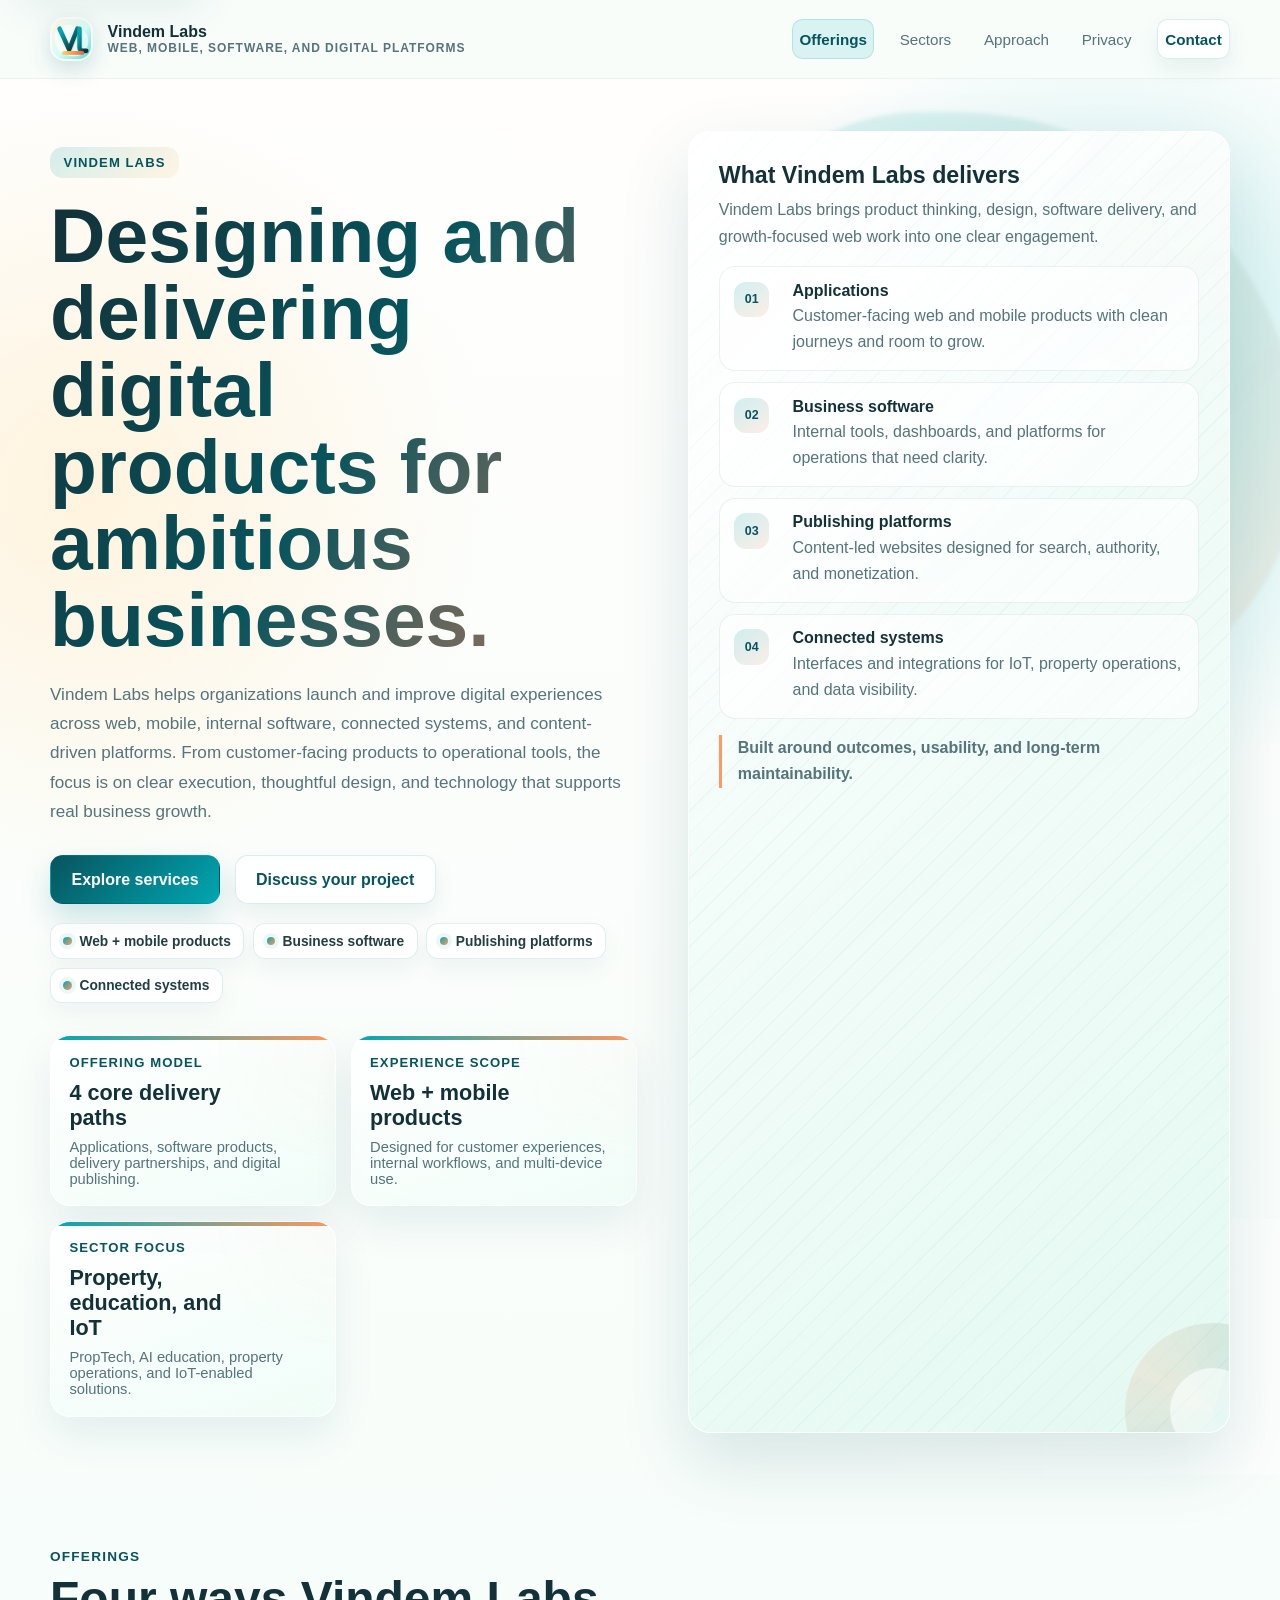
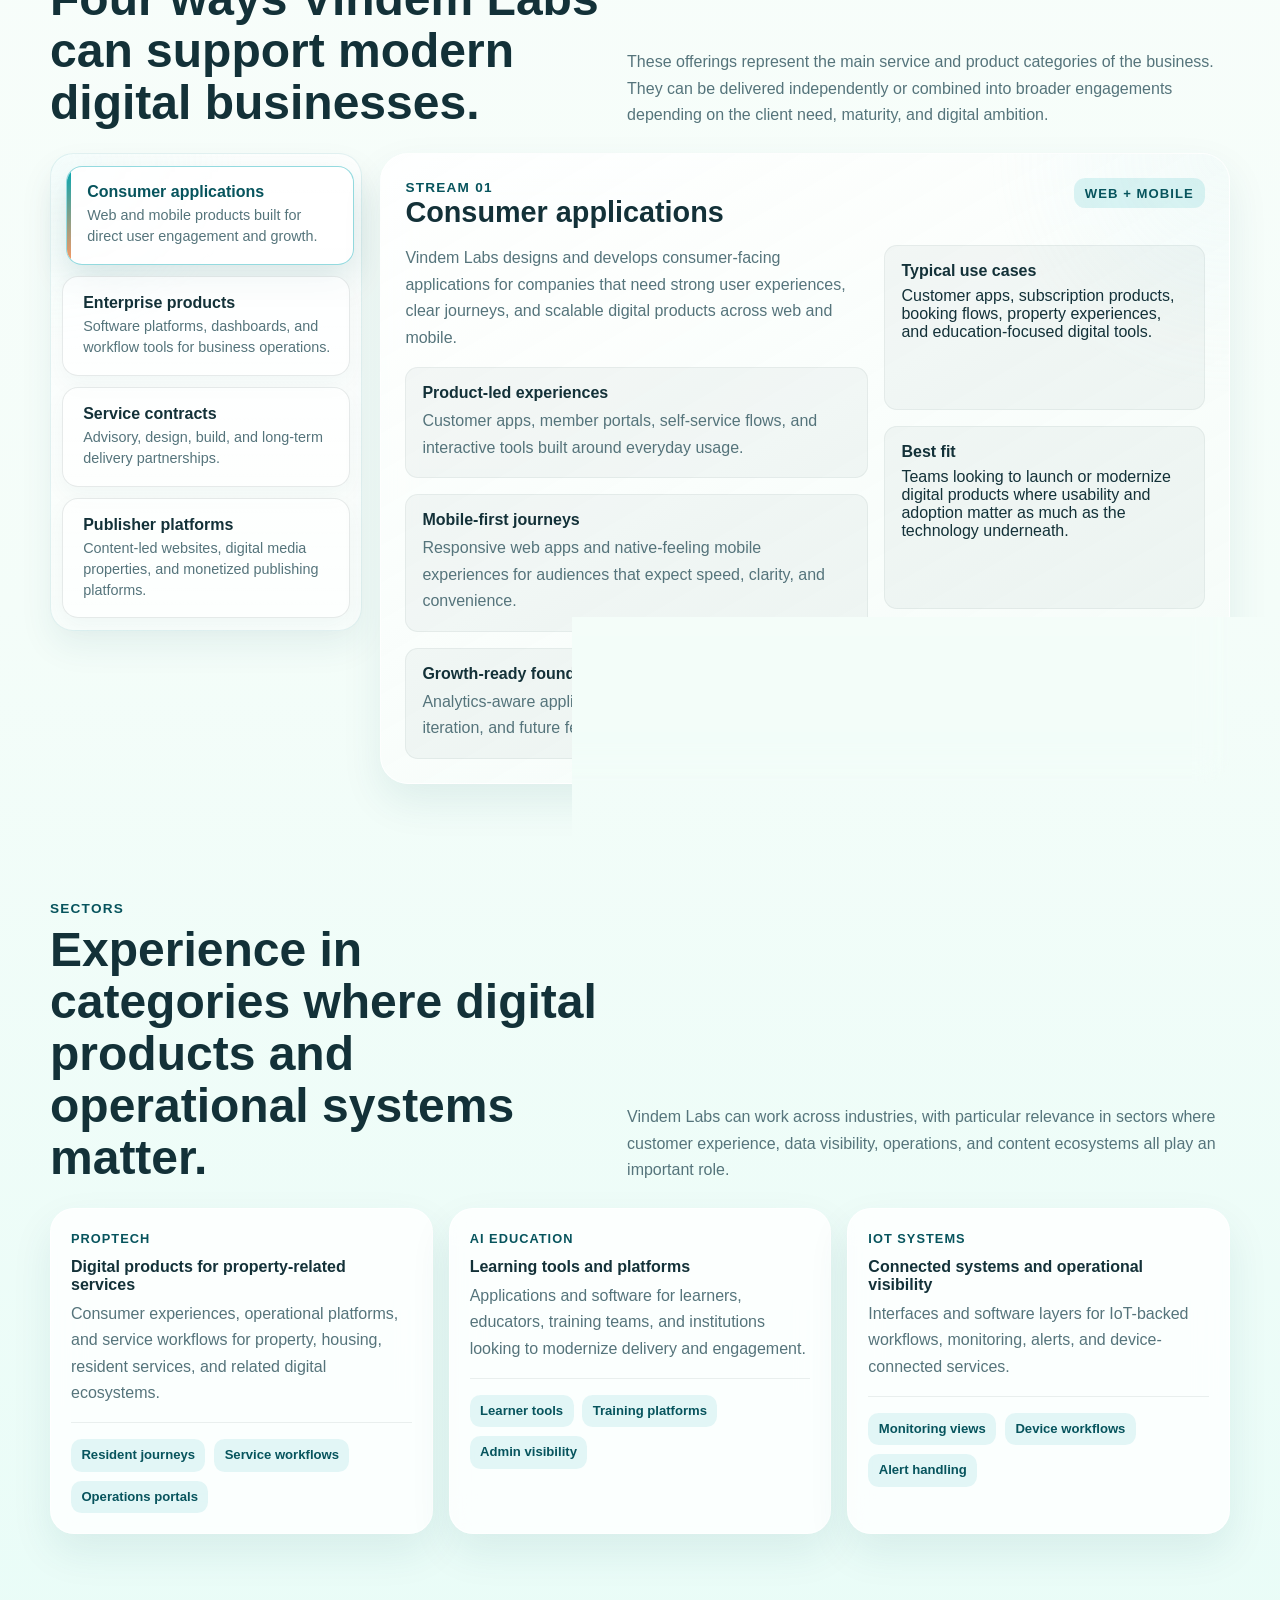
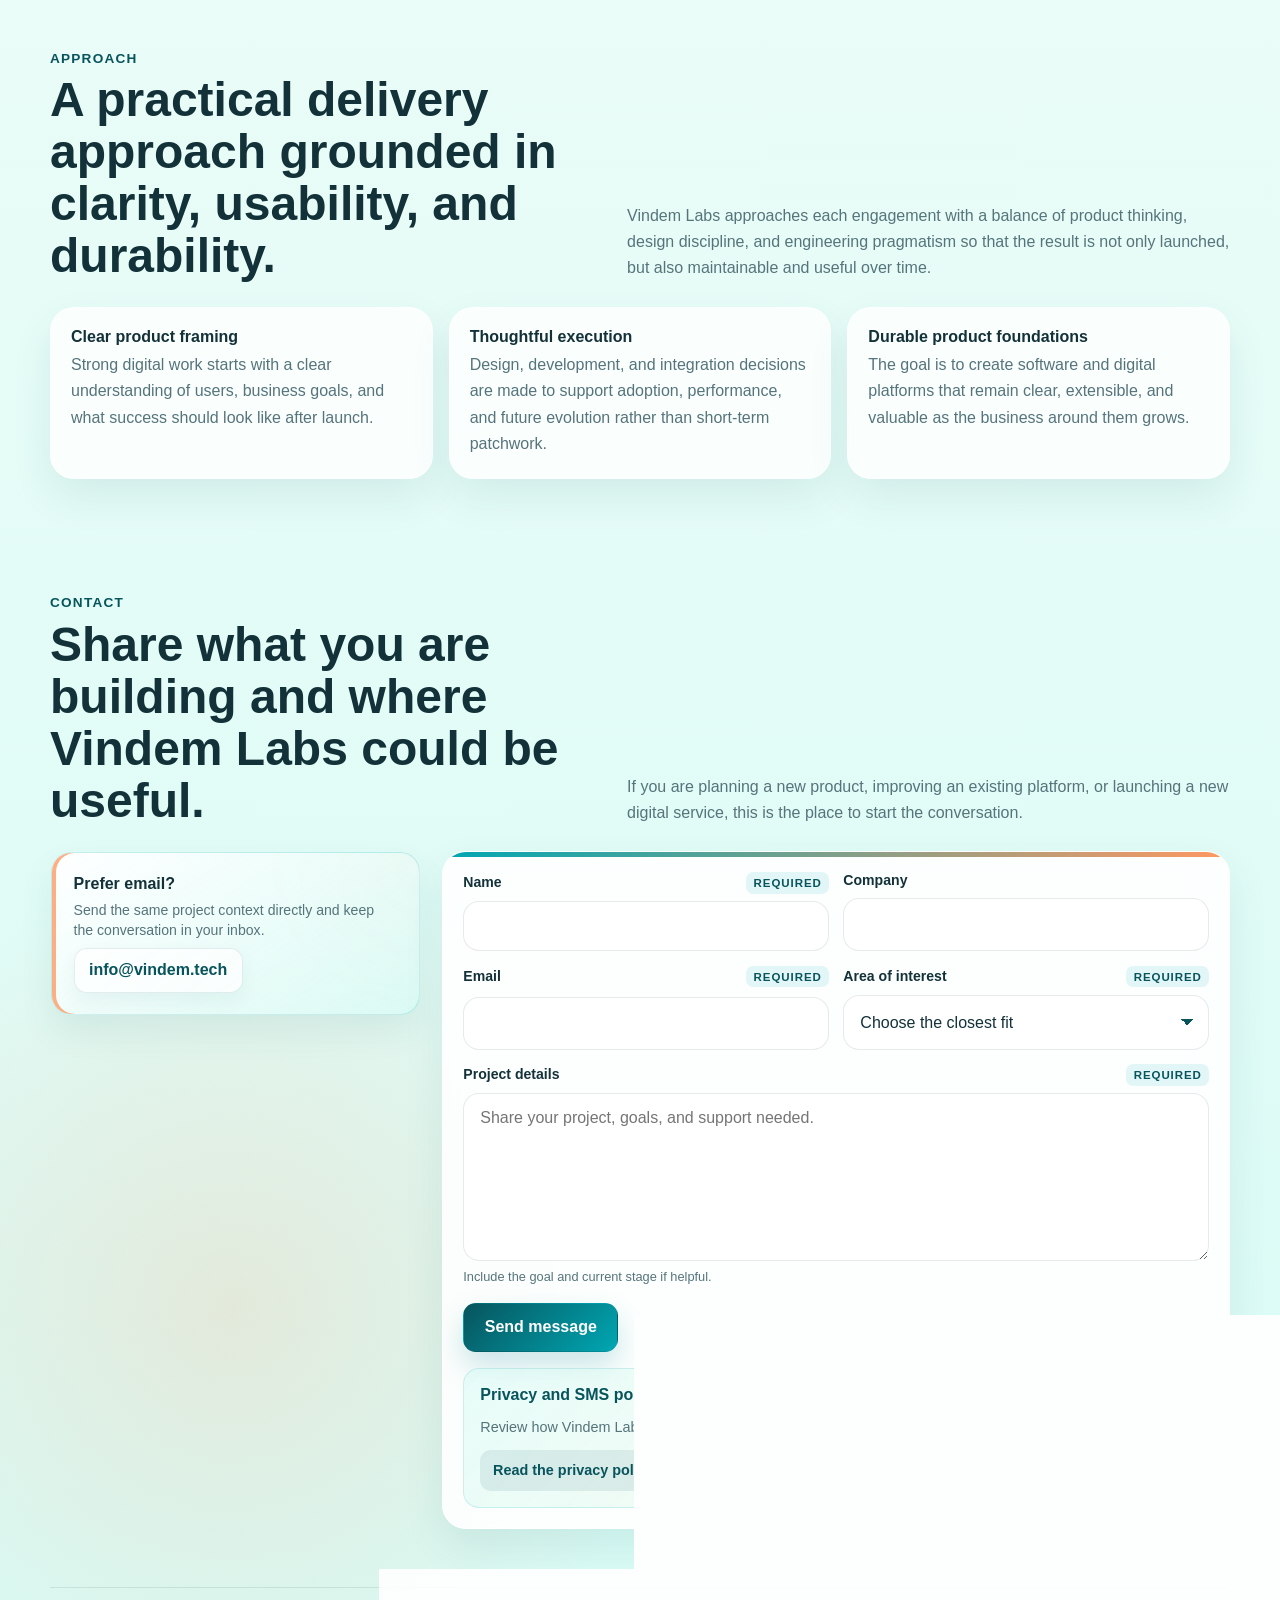
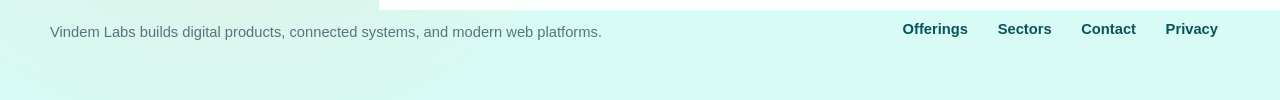
==== index.html @ 3b65d2f1 "Sync deploy branch from docs 2e9206d278fe53fc5b60feaaabb8bf050175594a" ====
<!DOCTYPE html>
<html lang="en">
  <head>
    <meta charset="UTF-8" />
    <meta name="viewport" content="width=device-width, initial-scale=1.0" />
    <title>Vindem Labs | Web, Mobile, Software, and Digital Platforms</title>
    <meta
      name="description"
      content="Vindem Labs LLC builds web, mobile, software, and digital platforms across PropTech, AI education, property operations, IoT, and publisher websites. View the SMS and mobile privacy policy at https://vindem.tech/privacy.html."
    />
    <meta
      name="keywords"
      content="Vindem Labs LLC, web applications, mobile applications, enterprise software, PropTech, AI education, property management software, IoT integrations, publisher websites, privacy policy, SMS privacy policy"
    />
    <meta name="robots" content="index, follow, max-image-preview:large" />
    <meta name="author" content="Vindem Labs LLC" />
    <meta name="application-name" content="Vindem Labs" />
    <meta name="last-modified" content="2026-04-29" />
    <meta name="theme-color" content="#d8fbf5" />
    <meta property="og:title" content="Vindem Labs" />
    <meta
      property="og:description"
      content="Vindem Labs LLC creates digital products, software platforms, websites, and connected web experiences. The SMS and mobile privacy policy is available at https://vindem.tech/privacy.html."
    />
    <meta property="og:site_name" content="Vindem Labs" />
    <meta property="og:type" content="website" />
    <meta property="og:image" content="assets/og-card.svg?v=10" />
    <meta name="twitter:card" content="summary_large_image" />
    <meta name="twitter:title" content="Vindem Labs" />
    <meta
      name="twitter:description"
      content="Web, mobile, software, and digital platforms from Vindem Labs LLC, with the SMS and mobile privacy policy available at https://vindem.tech/privacy.html."
    />
    <link rel="icon" href="assets/favicon.svg?v=10" type="image/svg+xml" />
    <script type="application/ld+json">
      {
        "@context": "https://schema.org",
        "@type": "WebSite",
        "name": "Vindem Labs",
        "alternateName": "Vindem Labs LLC",
        "description": "Vindem Labs LLC builds web, mobile, software, and digital platforms across PropTech, AI education, property operations, IoT, and publisher websites.",
        "publisher": {
          "@type": "Organization",
          "name": "Vindem Labs LLC",
          "url": "./"
        },
        "hasPart": {
          "@type": "WebPageElement",
          "name": "Privacy Policy",
          "url": "https://vindem.tech/privacy.html",
          "text": "Vindem Labs LLC does not share, sell, or rent your mobile phone number or any personal information collected through SMS messaging with third parties for their marketing purposes. Your mobile number will only be used to send you the SMS messages you have opted in to receive."
        }
      }
    </script>
    <style>
      :root {
        --bg: #f4fdf9;
        --bg-deep: #d8fbf5;
        --panel: rgba(255, 255, 255, 0.8);
        --panel-strong: rgba(255, 255, 255, 0.96);
        --text: #133138;
        --muted: #55747b;
        --line: rgba(19, 49, 56, 0.1);
        --brand: #00a7b3;
        --brand-deep: #07545d;
        --brand-soft: #b7f2ea;
        --accent: #ff9861;
        --ink: #213e44;
        --cream: #fff3dd;
        --mint: #ddfbf0;
        --shadow: 0 18px 42px rgba(7, 84, 93, 0.085);
        --shadow-strong: 0 28px 70px rgba(7, 84, 93, 0.14);
        --radius: 22px;
        --max: 1180px;
      }

      * {
        box-sizing: border-box;
      }

      html {
        scroll-behavior: smooth;
      }

      body {
        margin: 0;
        font-family: "Sora", "Avenir Next", "Segoe UI", sans-serif;
        color: var(--text);
        overflow-x: hidden;
        background:
          radial-gradient(circle at 7% 10%, rgba(255, 243, 221, 0.98), transparent 25rem),
          radial-gradient(circle at 86% 8%, rgba(0, 188, 196, 0.23), transparent 25rem),
          radial-gradient(circle at 18% 92%, rgba(255, 152, 97, 0.18), transparent 28rem),
          linear-gradient(180deg, #fffefd 0%, var(--bg) 45%, var(--bg-deep) 100%);
      }

      body::before {
        content: "";
        position: fixed;
        inset: 7rem auto auto 50%;
        width: min(46vw, 620px);
        height: min(46vw, 620px);
        transform: translateX(12%);
        border-radius: 38% 62% 44% 56%;
        background:
          linear-gradient(135deg, rgba(0, 188, 196, 0.2), rgba(255, 152, 97, 0.18)),
          radial-gradient(circle at 35% 35%, rgba(255, 255, 255, 0.88), transparent 34%);
        filter: blur(2px);
        opacity: 0.72;
        pointer-events: none;
        z-index: -1;
      }

      a {
        color: inherit;
        text-decoration: none;
      }

      img,
      svg {
        display: block;
        max-width: 100%;
      }

      button,
      input,
      textarea,
      select {
        font: inherit;
      }

      .shell {
        width: min(calc(100% - 2rem), var(--max));
        margin: 0 auto;
      }

      .visually-hidden {
        position: absolute;
        width: 1px;
        height: 1px;
        padding: 0;
        margin: -1px;
        overflow: hidden;
        clip: rect(0, 0, 0, 0);
        white-space: nowrap;
        border: 0;
      }

      .site-header {
        position: sticky;
        top: 0;
        z-index: 20;
        backdrop-filter: blur(18px);
        background: rgba(247, 253, 250, 0.84);
        border-bottom: 1px solid rgba(19, 49, 56, 0.06);
      }

      .skip-link {
        position: fixed;
        top: 1rem;
        left: 1rem;
        z-index: 50;
        transform: translateY(-160%);
        padding: 0.8rem 1rem;
        border-radius: 0.8rem;
        background: var(--brand-deep);
        color: #fff;
        font-weight: 800;
        box-shadow: var(--shadow);
        transition: transform 180ms ease;
      }

      .skip-link:focus-visible {
        transform: translateY(0);
        outline: 3px solid rgba(255, 152, 97, 0.6);
        outline-offset: 3px;
      }

      main:focus {
        outline: none;
      }

      .site-header .shell {
        display: flex;
        align-items: center;
        justify-content: space-between;
        gap: 1rem;
        min-height: 78px;
        position: relative;
      }

      .brand {
        display: flex;
        align-items: center;
        gap: 0.9rem;
        padding: 0.35rem 0.45rem 0.35rem 0.35rem;
        margin-left: -0.35rem;
        border-radius: 1rem;
        font-weight: 800;
        letter-spacing: 0;
        transition: background 180ms ease, box-shadow 180ms ease, transform 180ms ease;
      }

      .brand:hover {
        background: rgba(255, 255, 255, 0.5);
      }

      .brand:focus-visible {
        background: linear-gradient(135deg, rgba(216, 251, 245, 0.86), rgba(255, 248, 242, 0.76));
        box-shadow:
          0 0 0 3px rgba(255, 255, 255, 0.94),
          0 0 0 6px rgba(0, 167, 179, 0.28),
          0 10px 24px rgba(7, 84, 93, 0.12);
        outline: none;
      }

      .brand-mark {
        width: 2.7rem;
        height: 2.7rem;
        border-radius: 0.95rem;
        box-shadow: 0 8px 22px rgba(7, 84, 93, 0.18);
        overflow: hidden;
        flex: 0 0 auto;
      }

      .brand-mark img {
        display: block;
        width: 100%;
        height: 100%;
      }

      .brand-copy small {
        display: block;
        color: var(--muted);
        font-size: 0.75rem;
        font-weight: 600;
        letter-spacing: 0.08em;
        text-transform: uppercase;
      }

      nav {
        display: flex;
        align-items: center;
        gap: 1.15rem;
        flex-wrap: wrap;
        justify-content: flex-end;
      }

      .site-header nav a {
        display: inline-flex;
        align-items: center;
        min-height: 2.5rem;
        padding: 0 0.45rem;
        position: relative;
        color: var(--muted);
        font-size: 0.95rem;
        border-radius: 0.65rem;
        transition: color 180ms ease, background 180ms ease, box-shadow 180ms ease;
      }

      .site-header nav a:hover,
      .site-header nav a:focus-visible {
        color: var(--text);
      }

      .site-header nav a:focus-visible {
        background: linear-gradient(135deg, rgba(216, 251, 245, 0.86), rgba(255, 248, 242, 0.76));
        box-shadow:
          0 0 0 3px rgba(255, 255, 255, 0.94),
          0 0 0 6px rgba(0, 167, 179, 0.28),
          0 10px 24px rgba(7, 84, 93, 0.12);
        outline: none;
      }

      .site-header nav a:focus-visible::after {
        content: "";
        position: absolute;
        left: 0.55rem;
        right: 0.55rem;
        bottom: 0.18rem;
        height: 3px;
        border-radius: 999px;
        background: linear-gradient(90deg, var(--brand), var(--accent));
      }

      .mobile-nav {
        display: none;
        position: relative;
      }

      .mobile-nav summary {
        list-style: none;
        width: 3rem;
        height: 3rem;
        padding: 0;
      }

      .mobile-nav summary::-webkit-details-marker {
        display: none;
      }

      .mobile-nav[open] summary {
        border-color: rgba(0, 167, 179, 0.42);
        background: rgba(190, 236, 231, 0.5);
      }

      .mobile-nav summary:focus-visible {
        box-shadow:
          0 0 0 3px rgba(255, 255, 255, 0.94),
          0 0 0 6px rgba(0, 167, 179, 0.28),
          0 10px 24px rgba(7, 84, 93, 0.12);
        outline: none;
      }

      .menu-icon {
        display: grid;
        gap: 0.28rem;
        width: 1.2rem;
      }

      .menu-icon span {
        display: block;
        height: 2px;
        border-radius: 999px;
        background: currentColor;
        transition: transform 180ms ease, opacity 180ms ease;
      }

      .mobile-nav[open] .menu-icon span:first-child {
        transform: translateY(0.39rem) rotate(45deg);
      }

      .mobile-nav[open] .menu-icon span:nth-child(2) {
        opacity: 0;
      }

      .mobile-nav[open] .menu-icon span:last-child {
        transform: translateY(-0.39rem) rotate(-45deg);
      }

      .mobile-nav-panel {
        position: absolute;
        top: calc(100% + 0.75rem);
        right: 0;
        width: min(22rem, calc(100vw - 2rem));
        display: grid;
        gap: 0.25rem;
        padding: 0.75rem;
        border-radius: 1.25rem;
        background: rgba(255, 255, 255, 0.98);
        border: 1px solid var(--line);
        box-shadow: var(--shadow);
        backdrop-filter: blur(16px);
        z-index: 30;
      }

      .mobile-nav-panel a {
        display: block;
        padding: 0.85rem 0.95rem;
        border-radius: 0.95rem;
        color: var(--text);
        font-weight: 700;
      }

      .mobile-nav-panel a:hover,
      .mobile-nav-panel a:focus-visible {
        background: linear-gradient(135deg, rgba(216, 251, 245, 0.86), rgba(255, 248, 242, 0.76));
        box-shadow: inset 4px 0 0 var(--accent), 0 0 0 2px rgba(0, 167, 179, 0.18);
        outline: none;
      }

      .button {
        display: inline-flex;
        align-items: center;
        justify-content: center;
        gap: 0.6rem;
        border-radius: 0.8rem;
        padding: 0.92rem 1.28rem;
        border: 1px solid transparent;
        font-weight: 700;
        cursor: pointer;
        box-shadow: 0 10px 22px rgba(7, 84, 93, 0.08);
        transition:
          transform 180ms ease,
          background 180ms ease,
          border-color 180ms ease,
          box-shadow 180ms ease;
      }

      .button:hover,
      .button:focus-visible {
        transform: translateY(-1px);
        box-shadow: 0 16px 30px rgba(7, 84, 93, 0.12);
      }

      .button:focus-visible {
        outline: 3px solid rgba(255, 152, 97, 0.5);
        outline-offset: 3px;
      }

      .button:active {
        transform: translateY(0);
        box-shadow: 0 8px 18px rgba(7, 84, 93, 0.1);
      }

      .button.primary {
        background: linear-gradient(135deg, var(--brand-deep), var(--brand));
        color: #fff;
        box-shadow: 0 14px 30px rgba(0, 126, 139, 0.2);
      }

      .button.primary:hover,
      .button.primary:focus-visible {
        background: linear-gradient(135deg, #064852, #00b5bf);
        box-shadow: 0 18px 36px rgba(0, 126, 139, 0.24);
      }

      .button.primary:disabled {
        background: rgba(19, 49, 56, 0.12);
        color: rgba(19, 49, 56, 0.66);
        border-color: rgba(19, 49, 56, 0.08);
        box-shadow: none;
        cursor: not-allowed;
        transform: none;
      }

      .button.secondary {
        background: rgba(255, 255, 255, 0.78);
        border-color: rgba(0, 126, 139, 0.14);
        color: var(--brand-deep);
      }

      .button.secondary:hover,
      .button.secondary:focus-visible {
        background: rgba(255, 255, 255, 0.94);
        border-color: rgba(0, 167, 179, 0.3);
      }

      main section {
        padding: 3.65rem 0;
        scroll-margin-top: 6.5rem;
      }

      .hero {
        padding-top: 3.25rem;
        position: relative;
      }

      .hero::after {
        content: "";
        position: absolute;
        inset: auto 0 1rem auto;
        width: min(52vw, 680px);
        height: 16rem;
        border-radius: 999px 0 0 999px;
        background: linear-gradient(90deg, transparent, rgba(255, 255, 255, 0.58));
        pointer-events: none;
        z-index: -1;
      }

      .hero-grid {
        display: grid;
        grid-template-columns: minmax(0, 1.04fr) minmax(360px, 0.96fr);
        gap: clamp(1.5rem, 4vw, 3.25rem);
        align-items: start;
      }

      .hero-copy {
        padding: 1rem 0;
      }

      .eyebrow {
        display: inline-flex;
        align-items: center;
        gap: 0.5rem;
        margin-bottom: 1.2rem;
        padding: 0.5rem 0.85rem;
        border-radius: 0.8rem;
        font-size: 0.82rem;
        font-weight: 800;
        letter-spacing: 0.08em;
        text-transform: uppercase;
        background: linear-gradient(135deg, rgba(0, 167, 179, 0.16), rgba(255, 242, 220, 0.78));
        color: var(--brand-deep);
      }

      h1,
      h2,
      h3,
      p {
        margin: 0;
      }

      h1 {
        font-size: 4.8rem;
        line-height: 1;
        letter-spacing: 0;
        max-width: 13ch;
        background: linear-gradient(120deg, #133138 0%, #07545d 52%, #e97f59 116%);
        -webkit-background-clip: text;
        background-clip: text;
        color: transparent;
      }

      .hero-copy p {
        margin-top: 1.35rem;
        max-width: 62ch;
        color: var(--muted);
        font-size: 1.07rem;
        line-height: 1.72;
      }

      .hero-actions {
        display: flex;
        gap: 0.9rem;
        flex-wrap: wrap;
        margin-top: 1.75rem;
      }

      .hero-proof {
        display: flex;
        flex-wrap: wrap;
        gap: 0.55rem;
        margin-top: 1.2rem;
        max-width: 42rem;
      }

      .hero-proof span {
        display: inline-flex;
        align-items: center;
        gap: 0.48rem;
        padding: 0.58rem 0.78rem;
        border: 1px solid rgba(0, 126, 139, 0.12);
        border-radius: 0.75rem;
        background: rgba(255, 255, 255, 0.68);
        color: var(--ink);
        font-size: 0.86rem;
        font-weight: 700;
        box-shadow: 0 10px 24px rgba(7, 84, 93, 0.06);
      }

      .hero-proof span::before {
        content: "";
        width: 0.52rem;
        height: 0.52rem;
        border-radius: 999px;
        flex: 0 0 auto;
        background: linear-gradient(135deg, var(--brand), var(--accent));
        box-shadow: 0 0 0 4px rgba(0, 167, 179, 0.08);
      }

      .metric-row {
        display: grid;
        grid-template-columns: repeat(auto-fit, minmax(min(100%, 12.5rem), 1fr));
        gap: 0.9rem;
        margin-top: 2rem;
      }

      .metric-card,
      .glass-card,
      .stream-panel,
      .path-card,
      .pillar,
      .contact-card,
      .contact-form {
        background: var(--panel);
        border: 1px solid rgba(255, 255, 255, 0.78);
        box-shadow: var(--shadow);
        backdrop-filter: blur(16px);
      }

      .metric-card {
        display: grid;
        align-content: start;
        gap: 0.55rem;
        min-height: 10.5rem;
        border-radius: 1.25rem;
        padding: 1.15rem;
        position: relative;
        overflow: hidden;
        background:
          linear-gradient(160deg, rgba(255, 255, 255, 0.86), rgba(236, 252, 246, 0.64)),
          radial-gradient(circle at 100% 0%, rgba(255, 152, 97, 0.12), transparent 8rem);
        border-color: rgba(255, 255, 255, 0.86);
        transition: transform 180ms ease, box-shadow 180ms ease;
      }

      .metric-card::before {
        content: "";
        position: absolute;
        inset: 0 0 auto;
        height: 4px;
        background: linear-gradient(90deg, var(--brand), var(--accent));
      }

      .metric-card:hover {
        transform: translateY(-3px);
        box-shadow: 0 18px 38px rgba(7, 84, 93, 0.1);
      }

      .metric-card strong {
        display: block;
        color: var(--brand-deep);
        font-size: 0.82rem;
        letter-spacing: 0.08em;
        line-height: 1.25;
        text-transform: uppercase;
      }

      .metric-card b {
        display: block;
        color: var(--text);
        font-size: 1.35rem;
        line-height: 1.16;
        letter-spacing: 0;
        max-width: 13ch;
      }

      .metric-card span {
        color: var(--muted);
        font-size: 0.92rem;
      }

      .glass-card {
        border-radius: var(--radius);
        padding: clamp(1.35rem, 2.4vw, 1.85rem);
        position: relative;
        overflow: hidden;
        background:
          linear-gradient(145deg, rgba(255, 255, 255, 0.97), rgba(223, 248, 239, 0.86)),
          radial-gradient(circle at 92% 8%, rgba(244, 151, 108, 0.18), transparent 11rem);
        border-color: rgba(255, 255, 255, 0.9);
        box-shadow: var(--shadow-strong);
      }

      .glass-card::before {
        content: "";
        position: absolute;
        inset: 0;
        background:
          linear-gradient(135deg, rgba(255, 255, 255, 0.7), transparent 42%),
          repeating-linear-gradient(135deg, rgba(0, 126, 139, 0.045) 0 1px, transparent 1px 16px);
        pointer-events: none;
      }

      .glass-card::after {
        content: "";
        position: absolute;
        width: 11rem;
        height: 11rem;
        right: -4.5rem;
        bottom: -4.2rem;
        border-radius: 50%;
        background:
          radial-gradient(circle, rgba(255, 255, 255, 0.7) 0 34%, transparent 35%),
          conic-gradient(from 120deg, rgba(0, 167, 179, 0.28), rgba(244, 151, 108, 0.22), rgba(0, 167, 179, 0.28));
        opacity: 0.72;
        pointer-events: none;
      }

      .hero-board {
        display: grid;
        gap: 1rem;
        align-self: stretch;
        align-content: start;
      }

      .hero-board > * {
        position: relative;
        z-index: 1;
      }

      .hero-board h2 {
        font-size: 1.45rem;
        letter-spacing: 0;
        margin-bottom: 0.55rem;
      }

      .hero-board p,
      .section-copy p,
      .stream-content p,
      .path-card p,
      .pillar p,
      .contact-card p {
        color: var(--muted);
        line-height: 1.65;
      }

      .delivery-list,
      .pill-list,
      .stat-list {
        display: flex;
        flex-wrap: wrap;
        gap: 0.7rem;
      }

      .delivery-list {
        display: grid;
        gap: 0.7rem;
      }

      .delivery-item {
        display: grid;
        grid-template-columns: 2.7rem minmax(0, 1fr);
        gap: 0.95rem;
        align-items: start;
        padding: 0.9rem;
        border: 1px solid rgba(19, 49, 56, 0.07);
        border-radius: 1rem;
        background: rgba(255, 255, 255, 0.62);
      }

      .delivery-item:first-child {
        border-top: 1px solid rgba(19, 49, 56, 0.07);
      }

      .delivery-item .delivery-code {
        display: inline-grid;
        place-items: center;
        width: 2.2rem;
        height: 2.2rem;
        border-radius: 0.75rem;
        background: linear-gradient(145deg, rgba(0, 167, 179, 0.18), rgba(244, 151, 108, 0.16));
        color: var(--brand-deep);
        font-size: 0.78rem;
        font-weight: 800;
      }

      .delivery-item strong {
        display: block;
        margin-bottom: 0.2rem;
      }

      .delivery-note {
        border-left: 3px solid var(--accent);
        padding-left: 1rem;
        color: var(--ink);
        font-weight: 700;
      }

      .pill-list span,
      .stat-list span {
        padding: 0.6rem 0.85rem;
        border-radius: 0.7rem;
        font-size: 0.88rem;
        background: rgba(19, 49, 56, 0.06);
      }

      .section-head {
        display: grid;
        grid-template-columns: 0.92fr 1fr;
        gap: 1.4rem;
        align-items: end;
        margin-bottom: 1.55rem;
      }

      .section-head h2 {
        font-size: 3rem;
        line-height: 1.08;
        letter-spacing: 0;
      }

      .section-kicker {
        color: var(--brand-deep);
        font-size: 0.85rem;
        font-weight: 800;
        letter-spacing: 0.09em;
        text-transform: uppercase;
        margin-bottom: 0.55rem;
      }

      .stream-shell {
        display: grid;
        grid-template-columns: minmax(17rem, 19.5rem) minmax(0, 1fr);
        gap: 1.15rem;
        align-items: start;
      }

      .stream-tabs {
        display: grid;
        gap: 0.72rem;
        padding: 0.7rem;
        border: 1px solid rgba(0, 126, 139, 0.1);
        border-radius: 1.45rem;
        background:
          linear-gradient(180deg, rgba(255, 255, 255, 0.74), rgba(255, 255, 255, 0.48)),
          radial-gradient(circle at 0 0, rgba(183, 242, 234, 0.52), transparent 12rem);
        box-shadow: 0 16px 34px rgba(7, 84, 93, 0.07);
      }

      .stream-mobile-summary {
        display: none;
      }

      .stream-tab {
        appearance: none;
        width: 100%;
        position: relative;
        overflow: hidden;
        text-align: left;
        padding: 1.05rem 1.1rem 1.05rem 1.25rem;
        border-radius: 1rem;
        border: 1px solid var(--line);
        background: rgba(255, 255, 255, 0.62);
        color: var(--text);
        cursor: pointer;
        box-shadow: 0 8px 22px rgba(7, 84, 93, 0.045);
        transition:
          transform 180ms ease,
          border-color 180ms ease,
          background 180ms ease,
          box-shadow 180ms ease;
      }

      .stream-tab::before {
        content: "";
        position: absolute;
        inset: 0 auto 0 0;
        width: 4px;
        background: linear-gradient(180deg, var(--brand), var(--accent));
        opacity: 0;
        transition: opacity 180ms ease;
      }

      .stream-tab:hover,
      .stream-tab:focus-visible,
      .stream-tab[aria-selected="true"] {
        transform: translateX(4px);
        border-color: rgba(0, 167, 179, 0.42);
        background: rgba(255, 255, 255, 0.88);
      }

      .stream-tab[aria-selected="true"] {
        color: var(--brand-deep);
        box-shadow: 0 16px 34px rgba(7, 84, 93, 0.14);
      }

      .stream-tab[aria-selected="true"]::before {
        opacity: 1;
      }

      .stream-tab:focus-visible {
        outline: 3px solid rgba(255, 152, 97, 0.5);
        outline-offset: 3px;
      }

      .stream-tab strong {
        display: block;
        font-size: 1rem;
        margin-bottom: 0.25rem;
      }

      .stream-tab span {
        color: var(--muted);
        font-size: 0.9rem;
        line-height: 1.45;
      }

      .stream-panel {
        min-height: 468px;
        border-radius: 1.75rem;
        padding: 1.5rem;
        background:
          linear-gradient(150deg, rgba(255, 255, 255, 0.86), rgba(245, 251, 248, 0.74)),
          radial-gradient(circle at 100% 0%, rgba(190, 236, 231, 0.72), transparent 15rem);
      }

      .stream-panel[hidden] {
        display: none;
      }

      .stream-header {
        display: flex;
        justify-content: space-between;
        gap: 1rem;
        align-items: start;
        margin-bottom: 1rem;
      }

      .stream-header h3 {
        font-size: 1.8rem;
        letter-spacing: 0;
      }

      .stream-badge {
        padding: 0.45rem 0.7rem;
        border-radius: 0.7rem;
        background: rgba(0, 167, 179, 0.13);
        color: var(--brand-deep);
        white-space: nowrap;
        font-size: 0.82rem;
        font-weight: 800;
        letter-spacing: 0.08em;
        text-transform: uppercase;
      }

      .stream-grid {
        display: grid;
        grid-template-columns: 1.3fr 0.9fr;
        gap: 1rem;
      }

      .stream-content,
      .stream-side,
      .sub-list {
        display: grid;
        gap: 1rem;
      }

      .contact-direct {
        display: grid;
        gap: 0.45rem;
        padding: clamp(1.1rem, 2vw, 1.35rem);
        border: 1px solid rgba(0, 167, 179, 0.18);
        border-radius: 1.25rem;
        background:
          linear-gradient(145deg, rgba(255, 255, 255, 0.96), rgba(216, 251, 245, 0.74)),
          radial-gradient(circle at 100% 0%, rgba(255, 152, 97, 0.18), transparent 10rem);
        box-shadow:
          inset 4px 0 0 rgba(255, 152, 97, 0.78),
          0 16px 34px rgba(7, 84, 93, 0.08);
      }

      .contact-direct span {
        color: var(--muted);
        font-size: 0.88rem;
        line-height: 1.45;
      }

      .contact-direct a {
        justify-self: start;
        display: inline-flex;
        align-items: center;
        max-width: 100%;
        min-height: 2.8rem;
        padding: 0.68rem 0.9rem;
        border: 1px solid rgba(7, 84, 93, 0.1);
        border-radius: 0.8rem;
        background: rgba(255, 255, 255, 0.74);
        color: var(--brand-deep);
        font-weight: 800;
        overflow-wrap: anywhere;
        box-shadow: 0 8px 18px rgba(7, 84, 93, 0.06);
      }

      .contact-direct a:hover,
      .contact-direct a:focus-visible {
        background: rgba(216, 251, 245, 0.86);
        border-color: rgba(0, 167, 179, 0.24);
        outline: 3px solid rgba(255, 152, 97, 0.36);
        outline-offset: 3px;
      }

      .sub-item,
      .checkpoint {
        padding: 1rem;
        border-radius: 0.8rem;
        background: rgba(19, 49, 56, 0.04);
        border: 1px solid rgba(19, 49, 56, 0.06);
      }

      .sub-item strong,
      .checkpoint strong,
      .pillar h3,
      .path-card h3,
      .contact-card h3 {
        display: block;
        margin-bottom: 0.4rem;
        font-size: 1rem;
      }

      .path-grid,
      .pillar-grid {
        display: grid;
        grid-template-columns: repeat(3, minmax(0, 1fr));
        gap: 1rem;
      }

      .path-card,
      .pillar,
      .contact-card,
      .contact-form {
        border-radius: 1.5rem;
        padding: 1.25rem;
        transition: transform 180ms ease, box-shadow 180ms ease;
      }

      .path-card:hover,
      .pillar:hover {
        transform: translateY(-3px);
        box-shadow: 0 20px 44px rgba(7, 84, 93, 0.11);
      }

      .path-card em {
        display: inline-block;
        margin-bottom: 0.75rem;
        font-style: normal;
        color: var(--brand-deep);
        font-weight: 800;
        letter-spacing: 0.08em;
        text-transform: uppercase;
        font-size: 0.8rem;
      }

      .path-highlights {
        display: flex;
        flex-wrap: wrap;
        gap: 0.55rem;
        margin-top: 1rem;
        padding-top: 1rem;
        border-top: 1px solid rgba(19, 49, 56, 0.08);
      }

      .path-highlights span {
        padding: 0.5rem 0.65rem;
        border-radius: 0.65rem;
        background: rgba(0, 167, 179, 0.1);
        color: var(--brand-deep);
        font-size: 0.82rem;
        font-weight: 800;
        line-height: 1.25;
      }

      .pillar {
        min-height: 100%;
      }

      .contact-layout {
        display: grid;
        grid-template-columns: minmax(16rem, 0.64fr) minmax(0, 1.36fr);
        gap: clamp(1rem, 2vw, 1.35rem);
        align-items: start;
      }

      .contact-card {
        display: grid;
        gap: 1rem;
        align-content: start;
        position: sticky;
        top: 6.25rem;
        padding: 0;
        border-color: transparent;
        background: transparent;
        box-shadow: none;
        backdrop-filter: none;
      }

      .contact-form {
        display: grid;
        gap: 1rem;
        position: relative;
        overflow: hidden;
        background: rgba(255, 255, 255, 0.9);
        border-color: rgba(255, 255, 255, 0.9);
      }

      .contact-form::before {
        content: "";
        position: absolute;
        inset: 0 0 auto;
        height: 5px;
        background: linear-gradient(90deg, var(--brand), var(--accent));
      }

      .form-grid {
        display: grid;
        grid-template-columns: repeat(2, minmax(0, 1fr));
        gap: 0.9rem;
      }

      .field {
        display: grid;
        gap: 0.45rem;
      }

      .field.full {
        grid-column: 1 / -1;
      }

      .field label {
        display: flex;
        align-items: baseline;
        justify-content: space-between;
        gap: 0.75rem;
        font-size: 0.88rem;
        font-weight: 700;
      }

      .required-mark {
        display: inline-flex;
        align-items: center;
        min-height: 1.35rem;
        padding: 0.18rem 0.45rem;
        border-radius: 0.45rem;
        background: rgba(0, 167, 179, 0.1);
        color: var(--brand-deep);
        font-size: 0.72rem;
        font-weight: 800;
        letter-spacing: 0.08em;
        text-transform: uppercase;
      }

      .field-hint {
        color: var(--muted);
        font-size: 0.8rem;
        line-height: 1.45;
      }

      .field input,
      .field textarea,
      .field select {
        width: 100%;
        border: 1px solid var(--line);
        border-radius: 1rem;
        padding: 0.95rem 1rem;
        background: rgba(255, 255, 255, 0.88);
        color: var(--text);
        box-shadow: inset 0 1px 0 rgba(255, 255, 255, 0.72);
        transition:
          background 180ms ease,
          border-color 180ms ease,
          box-shadow 180ms ease;
      }

      .field select {
        appearance: none;
        min-height: 3.45rem;
        padding-right: 2.8rem;
        background-image:
          linear-gradient(45deg, transparent 50%, var(--brand-deep) 50%),
          linear-gradient(135deg, var(--brand-deep) 50%, transparent 50%);
        background-position:
          calc(100% - 1.25rem) 50%,
          calc(100% - 0.9rem) 50%;
        background-size: 0.42rem 0.42rem, 0.42rem 0.42rem;
        background-repeat: no-repeat;
      }

      .field textarea {
        min-height: 168px;
        resize: vertical;
      }

      .field input:focus-visible,
      .field textarea:focus-visible,
      .field select:focus-visible {
        outline: none;
        border-color: rgba(0, 167, 179, 0.46);
        background: #fff;
        box-shadow:
          inset 0 1px 0 rgba(255, 255, 255, 0.9),
          0 0 0 3px rgba(0, 167, 179, 0.16),
          0 12px 26px rgba(7, 84, 93, 0.08);
      }

      .field input:hover,
      .field textarea:hover,
      .field select:hover {
        border-color: rgba(0, 167, 179, 0.3);
        background: rgba(255, 255, 255, 0.98);
      }

      .form-meta {
        display: flex;
        justify-content: space-between;
        gap: 1rem;
        align-items: center;
        flex-wrap: wrap;
      }

      .form-status {
        min-height: 1.5rem;
        color: var(--muted);
        font-size: 0.92rem;
      }

      .privacy-note {
        display: grid;
        gap: 0.65rem;
        padding: 1rem;
        border-radius: 1rem;
        border: 1px solid rgba(0, 167, 179, 0.16);
        background: linear-gradient(135deg, rgba(216, 251, 245, 0.58), rgba(255, 243, 221, 0.5));
        scroll-margin-top: 6.25rem;
      }

      .privacy-note h3 {
        margin: 0;
        color: var(--brand-deep);
        font-size: 1rem;
        line-height: 1.3;
      }

      .privacy-note p {
        color: var(--muted);
        font-size: 0.9rem;
        line-height: 1.62;
      }

      .privacy-note a {
        justify-self: start;
        display: inline-flex;
        align-items: center;
        min-height: 2.55rem;
        padding: 0.6rem 0.8rem;
        border-radius: 0.7rem;
        background: rgba(7, 84, 93, 0.09);
        color: var(--brand-deep);
        font-size: 0.9rem;
        font-weight: 800;
      }

      .privacy-note a:hover,
      .privacy-note a:focus-visible {
        background: rgba(0, 167, 179, 0.16);
        outline: 2px solid rgba(0, 167, 179, 0.25);
        outline-offset: 2px;
      }

      footer {
        padding: 0 0 3rem;
      }

      .footer-bar {
        display: flex;
        justify-content: space-between;
        align-items: center;
        flex-wrap: wrap;
        gap: 1rem;
        padding-top: 1.5rem;
        border-top: 1px solid var(--line);
        color: var(--muted);
        font-size: 0.92rem;
      }

      .footer-links {
        display: flex;
        align-items: center;
        justify-content: flex-end;
        flex-wrap: wrap;
        gap: 0.35rem;
      }

      .footer-links a {
        min-height: 2.5rem;
        padding: 0.58rem 0.75rem;
        border-radius: 0.65rem;
        color: var(--brand-deep);
        font-weight: 800;
      }

      .footer-links a:hover,
      .footer-links a:focus-visible {
        background: rgba(0, 167, 179, 0.12);
        outline: 2px solid rgba(0, 167, 179, 0.25);
        outline-offset: 2px;
      }

      @media (max-width: 980px) {
        .hero-grid,
        .section-head,
        .stream-shell,
        .path-grid,
        .pillar-grid,
        .contact-layout,
        .form-grid {
          grid-template-columns: 1fr;
        }

        nav {
          display: none;
        }

        .mobile-nav {
          display: block;
        }

        .stream-panel {
          min-height: auto;
        }

        .contact-card {
          position: static;
        }

        .stream-grid {
          grid-template-columns: 1fr;
        }

        h1 {
          font-size: 3.7rem;
        }

        .section-head h2 {
          font-size: 2.45rem;
        }
      }

      @media (max-width: 640px) {
        main section {
          padding: 2.9rem 0;
        }

        .hero {
          padding-top: 2.1rem;
        }

        .hero-copy {
          padding: 0;
        }

        .site-header .shell {
          min-height: 70px;
        }

        .brand {
          gap: 0.7rem;
        }

        .brand-mark {
          width: 2.35rem;
          height: 2.35rem;
          border-radius: 0.8rem;
        }

        .brand-copy small {
          max-width: 10.5rem;
          font-size: 0.68rem;
          line-height: 1.28;
          letter-spacing: 0.07em;
        }

        .mobile-nav summary {
          width: 2.85rem;
          height: 2.85rem;
        }

        h1 {
          font-size: 2.65rem;
          max-width: 11ch;
        }

        .hero-actions {
          flex-direction: column;
        }

        .hero-actions .button {
          width: 100%;
        }

        .hero-proof {
          display: grid;
          grid-template-columns: repeat(2, minmax(0, 1fr));
          gap: 0.6rem;
        }

        .hero-proof span {
          display: grid;
          min-height: 3.25rem;
          place-items: center;
          text-align: center;
          line-height: 1.25;
        }

        .hero-proof span::before {
          margin-bottom: 0.1rem;
        }

        .metric-row {
          gap: 0.7rem;
          margin-top: 1.5rem;
        }

        .metric-card {
          min-height: auto;
          padding: 1rem;
        }

        .metric-card b {
          font-size: 1.18rem;
        }

        .metric-card span {
          line-height: 1.5;
        }

        .footer-bar,
        .footer-links {
          justify-content: flex-start;
        }

        .section-head h2 {
          font-size: 2rem;
        }

        .stream-tabs {
          grid-template-columns: repeat(4, minmax(8.8rem, 1fr));
          gap: 0.45rem;
          overflow-x: auto;
          overscroll-behavior-x: contain;
          scroll-snap-type: x mandatory;
          scrollbar-color: rgba(0, 167, 179, 0.52) rgba(7, 84, 93, 0.08);
          scrollbar-width: thin;
          padding: 0.55rem 0.55rem 0.75rem;
          border-radius: 1.15rem;
          position: sticky;
          top: 5rem;
          z-index: 5;
          background:
            linear-gradient(180deg, rgba(255, 255, 255, 0.92), rgba(250, 255, 252, 0.86)),
            radial-gradient(circle at 0 0, rgba(183, 242, 234, 0.56), transparent 12rem);
          box-shadow: 0 18px 38px rgba(7, 84, 93, 0.12);
          backdrop-filter: blur(16px);
        }

        .stream-tabs::-webkit-scrollbar {
          height: 0.45rem;
        }

        .stream-tabs::-webkit-scrollbar-track {
          border-radius: 999px;
          background: rgba(7, 84, 93, 0.08);
        }

        .stream-tabs::-webkit-scrollbar-thumb {
          border-radius: 999px;
          background: linear-gradient(90deg, rgba(0, 167, 179, 0.62), rgba(255, 152, 97, 0.7));
        }

        .stream-mobile-summary {
          display: grid;
          gap: 0.35rem;
          margin-top: 0.15rem;
          padding: 0.9rem 1rem;
          border: 1px solid rgba(0, 167, 179, 0.18);
          border-radius: 1rem;
          background: rgba(255, 255, 255, 0.68);
          box-shadow: 0 12px 28px rgba(7, 84, 93, 0.07);
        }

        .stream-mobile-summary span {
          color: var(--brand-deep);
          font-size: 0.74rem;
          font-weight: 800;
          letter-spacing: 0.08em;
          text-transform: uppercase;
        }

        .stream-mobile-summary strong {
          font-size: 1rem;
        }

        .stream-mobile-summary p {
          color: var(--muted);
          font-size: 0.9rem;
          line-height: 1.5;
        }

        .stream-tab {
          min-height: 3.65rem;
          padding: 0.78rem 0.8rem;
          text-align: center;
          border-radius: 0.9rem;
          display: grid;
          place-items: center;
          scroll-snap-align: start;
          box-shadow: none;
        }

        .stream-tab::before {
          inset: 0 0 auto;
          width: 100%;
          height: 4px;
        }

        .stream-tab:hover,
        .stream-tab:focus-visible,
        .stream-tab[aria-selected="true"] {
          transform: translateY(-2px);
        }

        .stream-tab[aria-selected="true"] {
          background: linear-gradient(145deg, rgba(255, 255, 255, 0.98), rgba(216, 251, 245, 0.78));
          box-shadow:
            inset 0 0 0 1px rgba(0, 167, 179, 0.22),
            inset 0 -4px 0 rgba(255, 152, 97, 0.7),
            0 12px 24px rgba(7, 84, 93, 0.1);
        }

        .stream-tab strong {
          margin-bottom: 0;
          font-size: 0.9rem;
          line-height: 1.25;
        }

        .stream-tab span {
          display: none;
        }

        .stream-panel {
          padding: 1.1rem;
        }

        .stream-header {
          display: grid;
        }

        .stream-badge {
          justify-self: start;
          white-space: normal;
        }

        .field label {
          display: grid;
          justify-content: stretch;
          gap: 0.25rem;
        }

        .required-mark {
          justify-self: start;
        }

        .form-meta {
          display: grid;
          align-items: stretch;
          gap: 0.75rem;
        }

        .form-meta .button {
          width: 100%;
        }

        .delivery-item {
          grid-template-columns: 1fr;
          gap: 0.25rem;
          min-height: auto;
        }

        .glass-card,
        .stream-panel,
        .path-card,
        .pillar,
        .contact-card,
        .contact-form {
          border-radius: 1.25rem;
        }
      }

      @media (prefers-reduced-motion: reduce) {
        *,
        *::before,
        *::after {
          scroll-behavior: auto !important;
          transition-duration: 0.001ms !important;
          animation-duration: 0.001ms !important;
          animation-iteration-count: 1 !important;
        }
      }
    </style>
  </head>
  <body>
    <a class="skip-link" href="#top">Skip to main content</a>

    <header class="site-header">
      <div class="shell">
        <a class="brand" href="#top" aria-label="Vindem Labs home">
          <span class="brand-mark" aria-hidden="true">
            <img src="assets/favicon.svg?v=10" alt="" />
          </span>
          <span class="brand-copy">
            Vindem Labs
            <small>Web, mobile, software, and digital platforms</small>
          </span>
        </a>

        <nav aria-label="Primary">
          <a href="#streams">Offerings</a>
          <a href="#focus">Sectors</a>
          <a href="#engine">Approach</a>
          <a href="https://vindem.tech/privacy.html?v=20260505">Privacy</a>
          <a class="button secondary" href="#contact">Contact</a>
        </nav>

        <details class="mobile-nav">
          <summary class="button secondary" aria-label="Open navigation menu">
            <span class="menu-icon" aria-hidden="true">
              <span></span>
              <span></span>
              <span></span>
            </span>
            <span class="visually-hidden">Open navigation menu</span>
          </summary>
          <div class="mobile-nav-panel" role="navigation" aria-label="Primary">
            <a href="#streams">Offerings</a>
            <a href="#focus">Sectors</a>
            <a href="#engine">Approach</a>
            <a href="https://vindem.tech/privacy.html?v=20260505">Privacy</a>
            <a href="#contact">Contact</a>
          </div>
        </details>
      </div>
    </header>

    <main id="top" tabindex="-1">
      <section class="hero">
        <div class="shell hero-grid">
          <div class="hero-copy">
            <span class="eyebrow">Vindem Labs</span>
            <h1>Designing and delivering digital products for ambitious businesses.</h1>
            <p>
              Vindem Labs helps organizations launch and improve digital experiences across web,
              mobile, internal software, connected systems, and content-driven platforms. From
              customer-facing products to operational tools, the focus is on clear execution,
              thoughtful design, and technology that supports real business growth.
            </p>

            <div class="hero-actions">
              <a class="button primary" href="#streams">Explore services</a>
              <a class="button secondary" href="#contact">Discuss your project</a>
            </div>

            <div class="hero-proof" aria-label="Service coverage">
              <span>Web + mobile products</span>
              <span>Business software</span>
              <span>Publishing platforms</span>
              <span>Connected systems</span>
            </div>

            <div class="metric-row" aria-label="Business overview">
              <article class="metric-card">
                <strong>Offering model</strong>
                <b>4 core delivery paths</b>
                <span>Applications, software products, delivery partnerships, and digital publishing.</span>
              </article>
              <article class="metric-card">
                <strong>Experience scope</strong>
                <b>Web + mobile products</b>
                <span>Designed for customer experiences, internal workflows, and multi-device use.</span>
              </article>
              <article class="metric-card">
                <strong>Sector focus</strong>
                <b>Property, education, and IoT</b>
                <span>PropTech, AI education, property operations, and IoT-enabled solutions.</span>
              </article>
            </div>
          </div>

          <aside class="glass-card hero-board" aria-label="Vindem Labs summary">
            <div>
              <h2>What Vindem Labs delivers</h2>
              <p>
                Vindem Labs brings product thinking, design, software delivery, and growth-focused
                web work into one clear engagement.
              </p>
            </div>

            <div class="delivery-list" aria-label="Core delivery areas">
              <div class="delivery-item">
                <span class="delivery-code">01</span>
                <div>
                  <strong>Applications</strong>
                  <p>Customer-facing web and mobile products with clean journeys and room to grow.</p>
                </div>
              </div>
              <div class="delivery-item">
                <span class="delivery-code">02</span>
                <div>
                  <strong>Business software</strong>
                  <p>Internal tools, dashboards, and platforms for operations that need clarity.</p>
                </div>
              </div>
              <div class="delivery-item">
                <span class="delivery-code">03</span>
                <div>
                  <strong>Publishing platforms</strong>
                  <p>Content-led websites designed for search, authority, and monetization.</p>
                </div>
              </div>
              <div class="delivery-item">
                <span class="delivery-code">04</span>
                <div>
                  <strong>Connected systems</strong>
                  <p>Interfaces and integrations for IoT, property operations, and data visibility.</p>
                </div>
              </div>
            </div>

            <div class="delivery-note">
              <p>Built around outcomes, usability, and long-term maintainability.</p>
            </div>
          </aside>
        </div>
      </section>

      <section id="streams">
        <div class="shell">
          <div class="section-head">
            <div>
              <p class="section-kicker">Offerings</p>
              <h2>Four ways Vindem Labs can support modern digital businesses.</h2>
            </div>
            <div class="section-copy">
              <p>
                These offerings represent the main service and product categories of the business.
                They can be delivered independently or combined into broader engagements depending
                on the client need, maturity, and digital ambition.
              </p>
            </div>
          </div>

          <div class="stream-shell">
            <div class="stream-tabs" role="tablist" aria-label="Offering tabs">
              <button class="stream-tab" role="tab" aria-selected="true" aria-controls="stream-consumer" id="tab-consumer" tabindex="0">
                <strong>Consumer applications</strong>
                <span>Web and mobile products built for direct user engagement and growth.</span>
              </button>
              <button class="stream-tab" role="tab" aria-selected="false" aria-controls="stream-enterprise" id="tab-enterprise" tabindex="-1">
                <strong>Enterprise products</strong>
                <span>Software platforms, dashboards, and workflow tools for business operations.</span>
              </button>
              <button class="stream-tab" role="tab" aria-selected="false" aria-controls="stream-services" id="tab-services" tabindex="-1">
                <strong>Service contracts</strong>
                <span>Advisory, design, build, and long-term delivery partnerships.</span>
              </button>
              <button class="stream-tab" role="tab" aria-selected="false" aria-controls="stream-publisher" id="tab-publisher" tabindex="-1">
                <strong>Publisher platforms</strong>
                <span>Content-led websites, digital media properties, and monetized publishing platforms.</span>
              </button>
            </div>
            <div class="stream-mobile-summary" aria-live="polite">
              <span>Selected offering</span>
              <strong>Consumer applications</strong>
              <p>Web and mobile products built for direct user engagement and growth.</p>
            </div>

            <div>
              <article class="stream-panel" role="tabpanel" id="stream-consumer" aria-labelledby="tab-consumer">
                <div class="stream-header">
                  <div>
                    <span class="section-kicker">Stream 01</span>
                    <h3>Consumer applications</h3>
                  </div>
                  <span class="stream-badge">Web + mobile</span>
                </div>
                <div class="stream-grid">
                  <div class="stream-content">
                    <p>
                      Vindem Labs designs and develops consumer-facing applications for companies
                      that need strong user experiences, clear journeys, and scalable digital
                      products across web and mobile.
                    </p>
                    <div class="sub-list">
                      <div class="sub-item">
                        <strong>Product-led experiences</strong>
                        <p>Customer apps, member portals, self-service flows, and interactive tools built around everyday usage.</p>
                      </div>
                      <div class="sub-item">
                        <strong>Mobile-first journeys</strong>
                        <p>Responsive web apps and native-feeling mobile experiences for audiences that expect speed, clarity, and convenience.</p>
                      </div>
                      <div class="sub-item">
                        <strong>Growth-ready foundations</strong>
                        <p>Analytics-aware application builds that support retention, iteration, and future feature expansion.</p>
                      </div>
                    </div>
                  </div>
                  <aside class="stream-side">
                    <div class="checkpoint">
                      <strong>Typical use cases</strong>
                      <p>Customer apps, subscription products, booking flows, property experiences, and education-focused digital tools.</p>
                    </div>
                    <div class="checkpoint">
                      <strong>Best fit</strong>
                      <p>Teams looking to launch or modernize digital products where usability and adoption matter as much as the technology underneath.</p>
                    </div>
                    <div class="stat-list">
                      <span>Customer apps</span>
                      <span>Member portals</span>
                      <span>Mobile UX</span>
                    </div>
                  </aside>
                </div>
              </article>

              <article class="stream-panel" role="tabpanel" id="stream-enterprise" aria-labelledby="tab-enterprise" hidden>
                <div class="stream-header">
                  <div>
                    <span class="section-kicker">Stream 02</span>
                    <h3>Enterprise products</h3>
                  </div>
                  <span class="stream-badge">Business software</span>
                </div>
                <div class="stream-grid">
                  <div class="stream-content">
                    <p>
                      Vindem Labs builds enterprise products and internal platforms that help teams
                      work more clearly, automate repetitive processes, and gain visibility across
                      critical business operations.
                    </p>
                    <div class="sub-list">
                      <div class="sub-item">
                        <strong>Operational dashboards</strong>
                        <p>Software interfaces for tracking workflows, performance, team activity, and operational decision-making.</p>
                      </div>
                      <div class="sub-item">
                        <strong>Process digitization</strong>
                        <p>Business tools that replace fragmented spreadsheets, emails, and manual coordination with streamlined systems.</p>
                      </div>
                      <div class="sub-item">
                        <strong>Sector-specific platforms</strong>
                        <p>Tailored solutions for property operations, AI education workflows, and connected environments with real reporting needs.</p>
                      </div>
                    </div>
                  </div>
                  <aside class="stream-side">
                    <div class="checkpoint">
                      <strong>Typical use cases</strong>
                      <p>Property management software, internal tools, control centers, analytics platforms, and business workflow systems.</p>
                    </div>
                    <div class="checkpoint">
                      <strong>Best fit</strong>
                      <p>Organizations that need dependable custom software or new digital products to support teams, clients, or field operations.</p>
                    </div>
                    <div class="stat-list">
                      <span>Dashboards</span>
                      <span>Automation</span>
                      <span>Internal tools</span>
                    </div>
                  </aside>
                </div>
              </article>

              <article class="stream-panel" role="tabpanel" id="stream-services" aria-labelledby="tab-services" hidden>
                <div class="stream-header">
                  <div>
                    <span class="section-kicker">Stream 03</span>
                    <h3>Service contracts</h3>
                  </div>
                  <span class="stream-badge">Partnerships</span>
                </div>
                <div class="stream-grid">
                  <div class="stream-content">
                    <p>
                      Vindem Labs also works through service contracts for organizations that need a
                      trusted partner across discovery, design, development, delivery, and
                      continuous improvement.
                    </p>
                    <div class="sub-list">
                      <div class="sub-item">
                        <strong>Discovery and product framing</strong>
                        <p>Clarifying the problem, shaping the roadmap, and defining the right scope before build work accelerates.</p>
                      </div>
                      <div class="sub-item">
                        <strong>Delivery and implementation</strong>
                        <p>Building applications, websites, internal tools, and connected digital services with a practical execution focus.</p>
                      </div>
                      <div class="sub-item">
                        <strong>Ongoing support</strong>
                        <p>Post-launch evolution, maintenance, optimization, and product support for businesses that want continuity.</p>
                      </div>
                    </div>
                  </div>
                  <aside class="stream-side">
                    <div class="checkpoint">
                      <strong>Typical use cases</strong>
                      <p>New digital products, platform upgrades, connected systems, and ongoing delivery support.</p>
                    </div>
                    <div class="checkpoint">
                      <strong>Best fit</strong>
                      <p>Teams that want a capable digital partner rather than a disconnected set of freelancers or narrowly scoped vendors.</p>
                    </div>
                    <div class="stat-list">
                      <span>Advisory</span>
                      <span>Delivery</span>
                      <span>Retainers</span>
                    </div>
                  </aside>
                </div>
              </article>

              <article class="stream-panel" role="tabpanel" id="stream-publisher" aria-labelledby="tab-publisher" hidden>
                <div class="stream-header">
                  <div>
                    <span class="section-kicker">Stream 04</span>
                    <h3>Publisher platforms</h3>
                  </div>
                  <span class="stream-badge">Publishing + content</span>
                </div>
                <div class="stream-grid">
                  <div class="stream-content">
                    <p>
                      Vindem Labs creates publisher-style platforms and content ecosystems for
                      brands or ventures that want stronger digital reach, better search
                      discoverability, and scalable web properties built around content.
                    </p>
                    <div class="sub-list">
                      <div class="sub-item">
                        <strong>Content-driven websites</strong>
                        <p>Editorial platforms, resource hubs, guides, and structured publishing experiences that support long-term growth.</p>
                      </div>
                      <div class="sub-item">
                        <strong>Monetized media properties</strong>
                        <p>Websites designed around advertising, affiliate partnerships, lead generation, or category authority.</p>
                      </div>
                      <div class="sub-item">
                        <strong>Specialized publishing builds</strong>
                        <p>Platforms for sectors such as PropTech, AI education, or comparison-based digital publishing models.</p>
                      </div>
                    </div>
                  </div>
                  <aside class="stream-side">
                    <div class="checkpoint">
                      <strong>Typical use cases</strong>
                      <p>Publisher websites, affiliate content platforms, niche media brands, and structured SEO-led web properties.</p>
                    </div>
                    <div class="checkpoint">
                      <strong>Best fit</strong>
                      <p>Businesses that want their digital presence to do more than present information and instead become an active acquisition asset.</p>
                    </div>
                    <div class="stat-list">
                      <span>SEO platforms</span>
                      <span>Media sites</span>
                      <span>Affiliate models</span>
                    </div>
                  </aside>
                </div>
              </article>
            </div>
          </div>
        </div>
      </section>

      <section id="focus">
        <div class="shell">
          <div class="section-head">
            <div>
              <p class="section-kicker">Sectors</p>
              <h2>Experience in categories where digital products and operational systems matter.</h2>
            </div>
            <div class="section-copy">
              <p>
                Vindem Labs can work across industries, with particular relevance in sectors where
                customer experience, data visibility, operations, and content ecosystems all play
                an important role.
              </p>
            </div>
          </div>

          <div class="path-grid">
            <article class="path-card">
              <em>PropTech</em>
              <h3>Digital products for property-related services</h3>
              <p>
                Consumer experiences, operational platforms, and service workflows for property,
                housing, resident services, and related digital ecosystems.
              </p>
              <div class="path-highlights" aria-label="PropTech focus areas">
                <span>Resident journeys</span>
                <span>Service workflows</span>
                <span>Operations portals</span>
              </div>
            </article>
            <article class="path-card">
              <em>AI Education</em>
              <h3>Learning tools and platforms</h3>
              <p>
                Applications and software for learners, educators, training teams, and institutions
                looking to modernize delivery and engagement.
              </p>
              <div class="path-highlights" aria-label="AI Education focus areas">
                <span>Learner tools</span>
                <span>Training platforms</span>
                <span>Admin visibility</span>
              </div>
            </article>
            <article class="path-card">
              <em>IoT Systems</em>
              <h3>Connected systems and operational visibility</h3>
              <p>
                Interfaces and software layers for IoT-backed workflows, monitoring, alerts, and
                device-connected services.
              </p>
              <div class="path-highlights" aria-label="IoT Systems focus areas">
                <span>Monitoring views</span>
                <span>Device workflows</span>
                <span>Alert handling</span>
              </div>
            </article>
          </div>
        </div>
      </section>

      <section id="engine">
        <div class="shell">
          <div class="section-head">
            <div>
              <p class="section-kicker">Approach</p>
              <h2>A practical delivery approach grounded in clarity, usability, and durability.</h2>
            </div>
            <div class="section-copy">
              <p>
                Vindem Labs approaches each engagement with a balance of product thinking, design
                discipline, and engineering pragmatism so that the result is not only launched,
                but also maintainable and useful over time.
              </p>
            </div>
          </div>

          <div class="pillar-grid">
            <article class="pillar">
              <h3>Clear product framing</h3>
              <p>
                Strong digital work starts with a clear understanding of users, business goals, and
                what success should look like after launch.
              </p>
            </article>
            <article class="pillar">
              <h3>Thoughtful execution</h3>
              <p>
                Design, development, and integration decisions are made to support adoption,
                performance, and future evolution rather than short-term patchwork.
              </p>
            </article>
            <article class="pillar">
              <h3>Durable product foundations</h3>
              <p>
                The goal is to create software and digital platforms that remain clear, extensible,
                and valuable as the business around them grows.
              </p>
            </article>
          </div>
        </div>
      </section>

      <section id="contact">
        <div class="shell">
          <div class="section-head">
            <div>
              <p class="section-kicker">Contact</p>
              <h2>Share what you are building and where Vindem Labs could be useful.</h2>
            </div>
            <div class="section-copy">
              <p>
                If you are planning a new product, improving an existing platform, or launching a
                new digital service, this is the place to start the conversation.
              </p>
            </div>
          </div>

          <div class="contact-layout">
            <aside class="contact-card">
              <div class="contact-direct">
                <strong>Prefer email?</strong>
                <span>Send the same project context directly and keep the conversation in your inbox.</span>
                <a href="mailto:info@vindem.tech">info@vindem.tech</a>
              </div>
            </aside>

            <form class="contact-form" id="contact-form" novalidate>
              <div class="form-grid">
                <div class="field">
                  <label for="name">Name <span class="required-mark">Required</span></label>
                  <input id="name" name="name" type="text" autocomplete="name" required />
                </div>
                <div class="field">
                  <label for="company">Company</label>
                  <input id="company" name="company" type="text" autocomplete="organization" />
                </div>
                <div class="field">
                  <label for="email">Email <span class="required-mark">Required</span></label>
                  <input id="email" name="email" type="email" autocomplete="email" required />
                </div>
                <div class="field">
                  <label for="interest">Area of interest <span class="required-mark">Required</span></label>
                  <select
                    id="interest"
                    name="interest"
                    required
                  >
                    <option value="">Choose the closest fit</option>
                    <option value="Consumer application">Consumer application</option>
                    <option value="Enterprise product or internal tool">Enterprise product or internal tool</option>
                    <option value="Service contract or delivery partnership">Service contract or delivery partnership</option>
                    <option value="Publisher platform or content website">Publisher platform or content website</option>
                    <option value="Connected system or IoT workflow">Connected system or IoT workflow</option>
                    <option value="Not sure yet">Not sure yet</option>
                  </select>
                </div>
                <div class="field full">
                  <label for="message">Project details <span class="required-mark">Required</span></label>
                  <textarea
                    id="message"
                    name="message"
                    aria-describedby="message-hint"
                    placeholder="Share your project, goals, and support needed."
                    required
                  ></textarea>
                  <span class="field-hint" id="message-hint">
                    Include the goal and current stage if helpful.
                  </span>
                </div>
              </div>

              <input type="checkbox" name="botcheck" tabindex="-1" autocomplete="off" hidden />

              <div class="form-meta">
                <button class="button primary" type="submit">Send message</button>
                <p class="form-status" id="form-status" role="status" aria-live="polite"></p>
              </div>

              <div class="privacy-note" aria-labelledby="privacy-note-title">
                <h3 id="privacy-note-title">Privacy and SMS policy</h3>
                <p>
                  Review how Vindem Labs handles form details, mobile opt-ins, and SMS messaging
                  before you send a request.
                </p>
                <a href="https://vindem.tech/privacy.html?v=20260505" aria-label="Open Vindem Labs privacy policy">
                  Read the privacy policy
                </a>
              </div>
            </form>
          </div>
        </div>
      </section>
    </main>

    <footer>
      <div class="shell footer-bar">
        <span>Vindem Labs builds digital products, connected systems, and modern web platforms.</span>
        <nav class="footer-links" aria-label="Footer">
          <a href="#streams">Offerings</a>
          <a href="#focus">Sectors</a>
          <a href="#contact">Contact</a>
          <a href="https://vindem.tech/privacy.html?v=20260505">Privacy</a>
        </nav>
      </div>
    </footer>

    <script src="config.js"></script>
    <script>
      if (window.location.hash === "#privacy-policy") {
        window.location.replace("https://vindem.tech/privacy.html?v=20260505");
      }

      const tabs = document.querySelectorAll('[role="tab"]');
      const panels = document.querySelectorAll('[role="tabpanel"]');
      const mobileNav = document.querySelector(".mobile-nav");
      const streamMobileSummary = document.querySelector(".stream-mobile-summary");
      const contactForm = document.getElementById("contact-form");
      const formStatus = document.getElementById("form-status");
      const siteConfig = window.VINDEM_LABS_CONFIG || {};
      const contactEmail = siteConfig.contactEmail || "info@vindem.tech";
      const contactEndpoint = siteConfig.contactEndpoint || "";

      const selectTab = (tab, shouldFocus = false) => {
          const targetId = tab.getAttribute("aria-controls");

          tabs.forEach((item) => {
            const isSelected = item === tab;
            item.setAttribute("aria-selected", String(isSelected));
            item.setAttribute("tabindex", isSelected ? "0" : "-1");
          });
          panels.forEach((panel) => {
            panel.hidden = panel.id !== targetId;
          });

          if (streamMobileSummary) {
            const summaryTitle = streamMobileSummary.querySelector("strong");
            const summaryCopy = streamMobileSummary.querySelector("p");
            const tabTitle = tab.querySelector("strong");
            const tabCopy = tab.querySelector("span");

            if (summaryTitle && tabTitle) {
              summaryTitle.textContent = tabTitle.textContent;
            }

            if (summaryCopy && tabCopy) {
              summaryCopy.textContent = tabCopy.textContent;
            }
          }

          if (shouldFocus) {
            tab.focus();
          }
        };

      tabs.forEach((tab, index) => {
        tab.addEventListener("click", () => {
          selectTab(tab);
        });

        tab.addEventListener("keydown", (event) => {
          const keyActions = {
            ArrowDown: (index + 1) % tabs.length,
            ArrowRight: (index + 1) % tabs.length,
            ArrowUp: (index - 1 + tabs.length) % tabs.length,
            ArrowLeft: (index - 1 + tabs.length) % tabs.length,
            Home: 0,
            End: tabs.length - 1,
          };
          const nextIndex = keyActions[event.key];

          if (nextIndex === undefined) {
            return;
          }

          event.preventDefault();
          selectTab(tabs[nextIndex], true);
        });
      });

      if (mobileNav) {
        mobileNav.querySelectorAll("a").forEach((link) => {
          link.addEventListener("click", () => {
            mobileNav.open = false;
          });
        });
      }

      if (contactForm) {
        contactForm.addEventListener("submit", async (event) => {
          event.preventDefault();

          if (!contactForm.reportValidity()) {
            formStatus.textContent = "Please complete the required fields.";
            return;
          }

          const payload = {
            name: contactForm.name.value.trim(),
            company: contactForm.company.value.trim(),
            email: contactForm.email.value.trim(),
            interest: contactForm.interest.value.trim(),
            message: contactForm.message.value.trim(),
            botcheck: contactForm.botcheck.checked ? "1" : "",
          };

          if (contactEndpoint) {
            formStatus.textContent = "Sending your message...";

            try {
              const response = await fetch(contactEndpoint, {
                method: "POST",
                headers: {
                  "Content-Type": "application/json",
                  Accept: "application/json",
                },
                body: JSON.stringify(payload),
              });
              const result = await response.json().catch(() => ({}));

              if (!response.ok || result.success === false) {
                throw new Error(result.message || "Unable to send message right now.");
              }

              contactForm.reset();
              formStatus.textContent = "Your message has been sent. Thank you.";
            } catch (error) {
              formStatus.textContent =
                error instanceof Error
                  ? error.message
                  : "Something went wrong while sending your message.";
            }

            return;
          }

          const subject = encodeURIComponent("New inquiry from vindem.tech");
          const body = encodeURIComponent(
            [
              `Name: ${payload.name}`,
              `Company: ${payload.company || "Not provided"}`,
              `Email: ${payload.email}`,
              `Area of interest: ${payload.interest}`,
              "",
              "Project details:",
              payload.message,
            ].join("\n")
          );

          window.location.href = `mailto:${contactEmail}?subject=${subject}&body=${body}`;
          formStatus.textContent = "Opening your email app to send the message.";
        });
      }
    </script>
  </body>
</html>
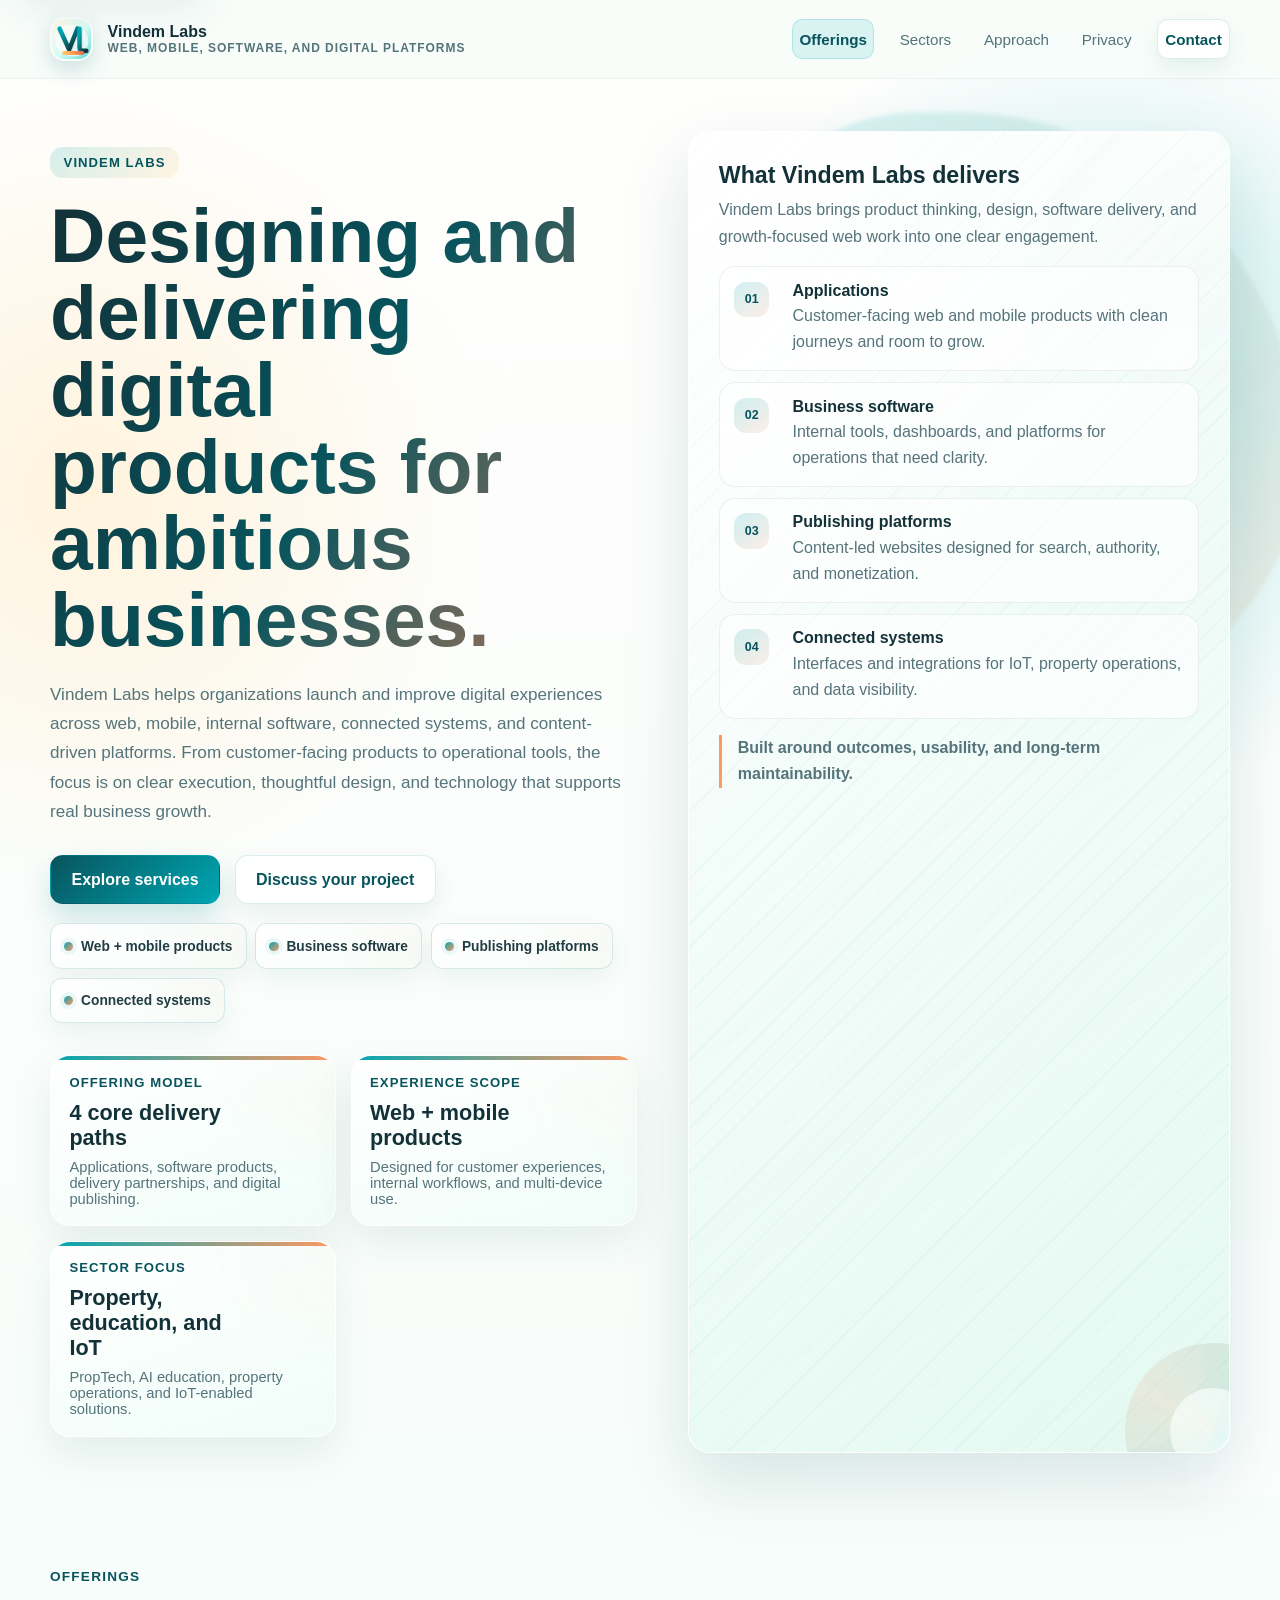
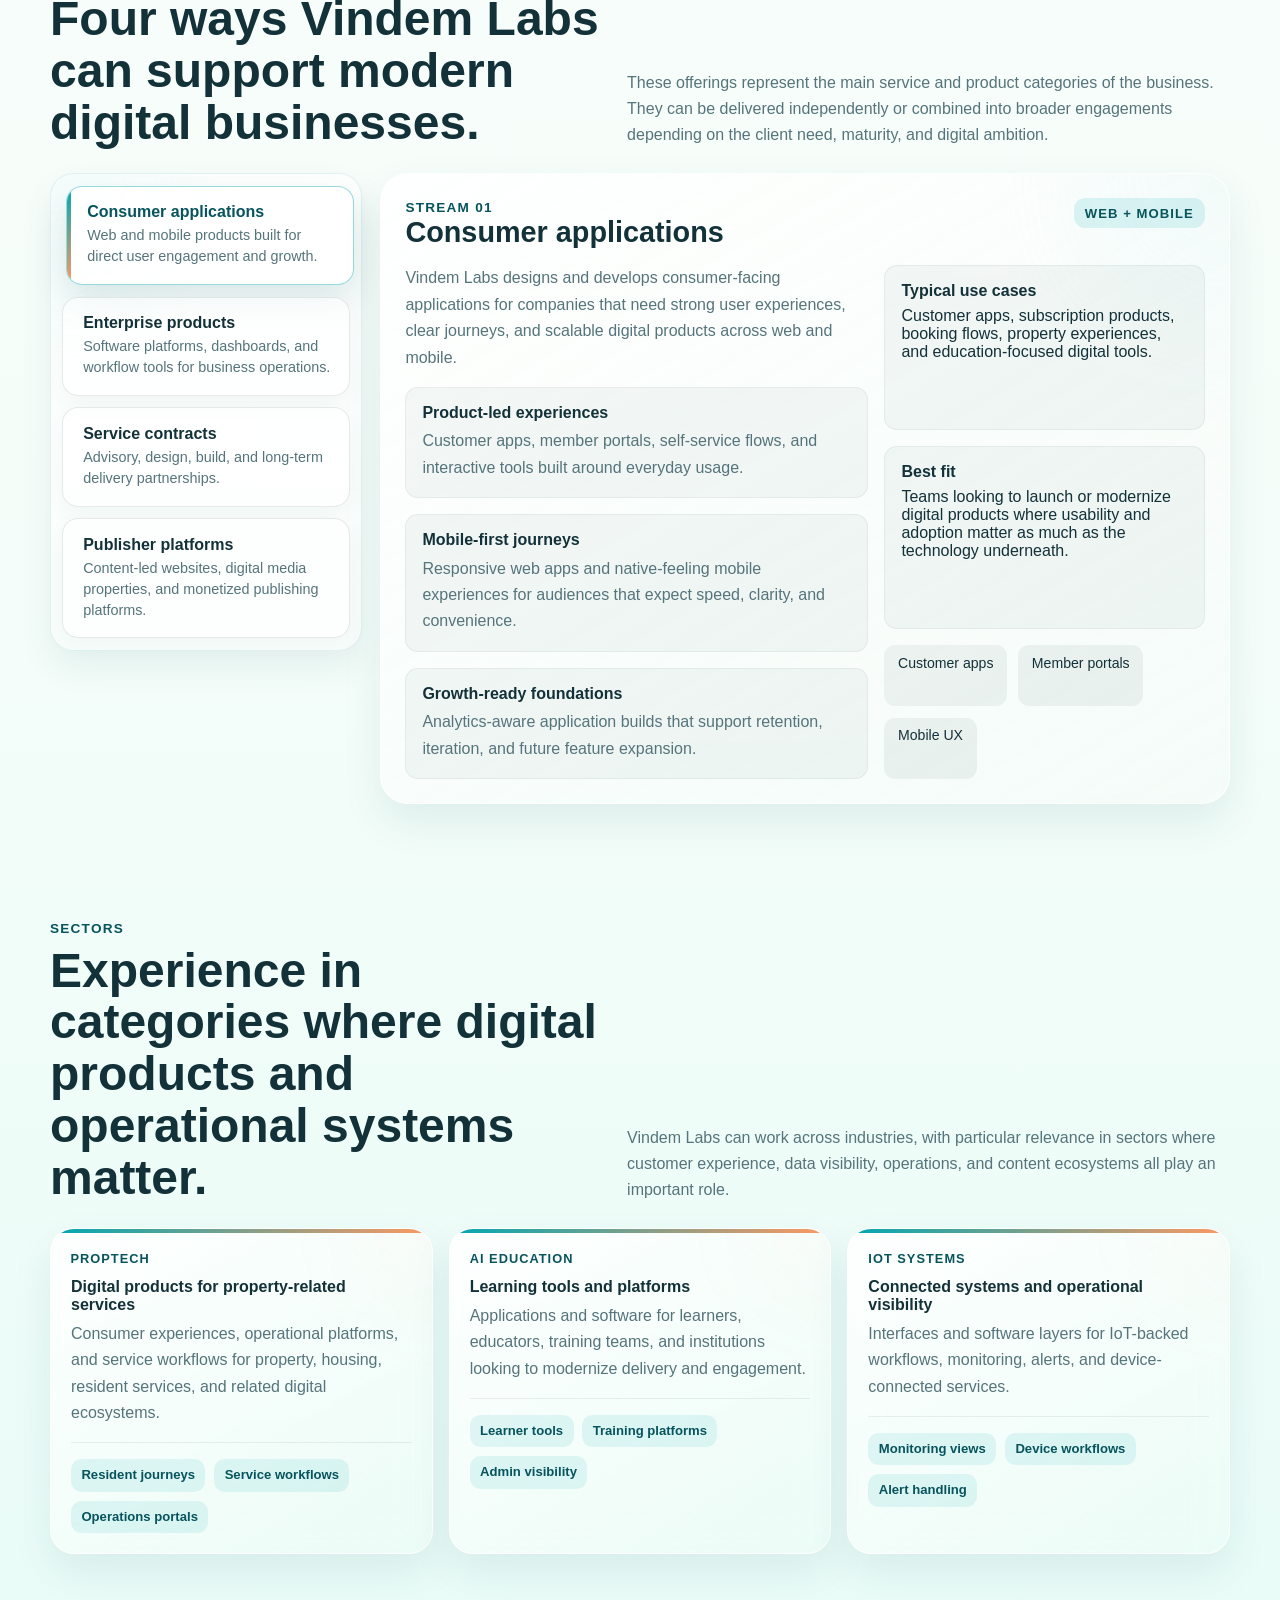
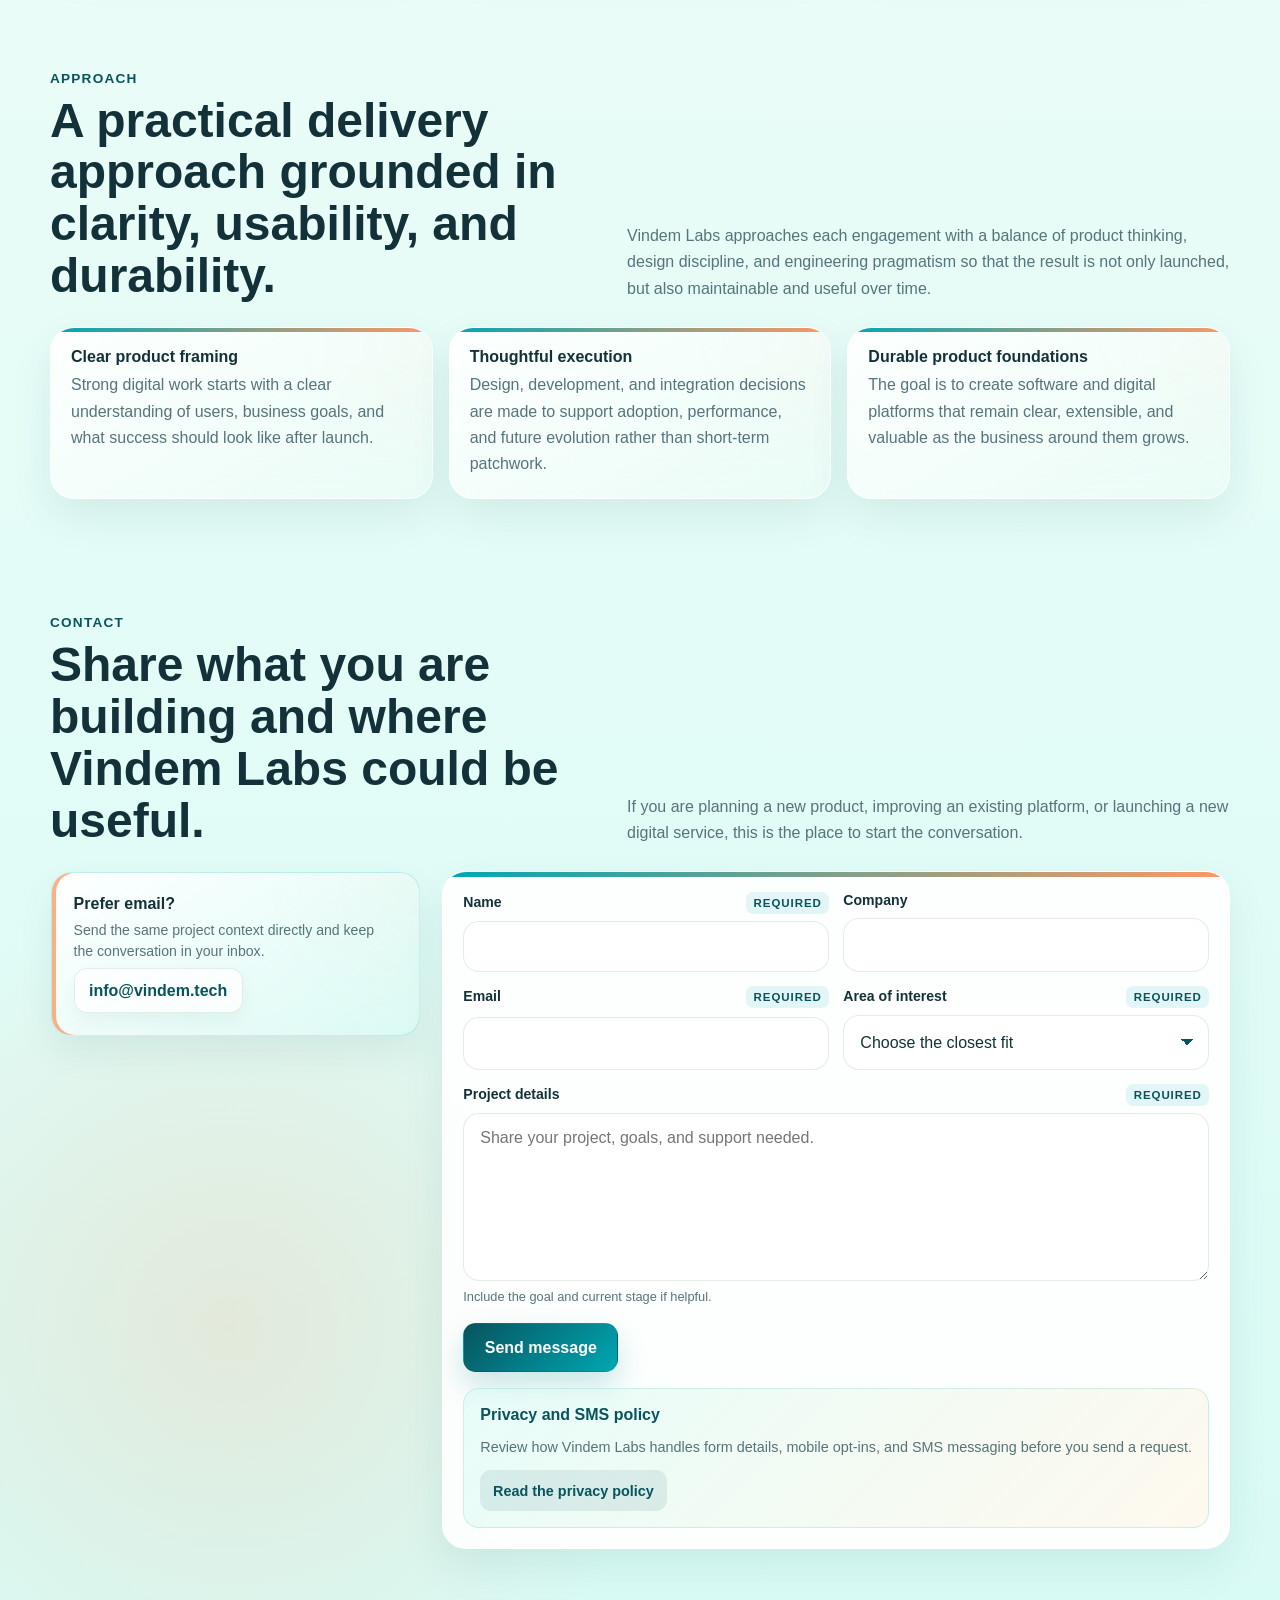
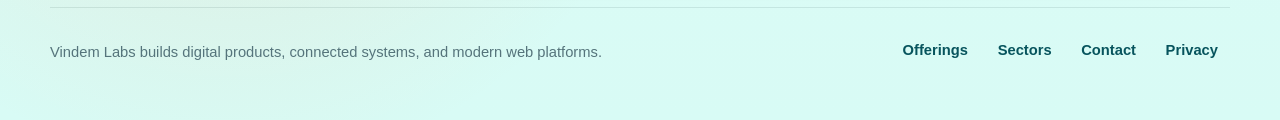
==== commit cbc56163: "Sync deploy branch from docs 95720a18d7ac8fb64321c6d1047753afa28ab25e" ====
--- a/index.html
+++ b/index.html
@@ -529,24 +529,32 @@
         display: inline-flex;
         align-items: center;
         gap: 0.48rem;
-        padding: 0.58rem 0.78rem;
-        border: 1px solid rgba(0, 126, 139, 0.12);
+        min-height: 2.85rem;
+        padding: 0.6rem 0.82rem;
+        border: 1px solid rgba(0, 126, 139, 0.16);
         border-radius: 0.75rem;
-        background: rgba(255, 255, 255, 0.68);
+        background:
+          linear-gradient(145deg, rgba(255, 255, 255, 0.86), rgba(245, 251, 248, 0.72)),
+          radial-gradient(circle at 100% 0%, rgba(255, 152, 97, 0.14), transparent 5.8rem);
         color: var(--ink);
         font-size: 0.86rem;
         font-weight: 700;
-        box-shadow: 0 10px 24px rgba(7, 84, 93, 0.06);
+        line-height: 1.25;
+        box-shadow:
+          inset 0 1px 0 rgba(255, 255, 255, 0.86),
+          0 10px 24px rgba(7, 84, 93, 0.065);
       }
 
       .hero-proof span::before {
         content: "";
-        width: 0.52rem;
-        height: 0.52rem;
+        width: 0.58rem;
+        height: 0.58rem;
         border-radius: 999px;
         flex: 0 0 auto;
         background: linear-gradient(135deg, var(--brand), var(--accent));
-        box-shadow: 0 0 0 4px rgba(0, 167, 179, 0.08);
+        box-shadow:
+          0 0 0 4px rgba(0, 167, 179, 0.08),
+          0 0 0 1px rgba(255, 255, 255, 0.9);
       }
 
       .metric-row {
@@ -985,6 +993,24 @@
         transition: transform 180ms ease, box-shadow 180ms ease;
       }
 
+      .path-card,
+      .pillar {
+        position: relative;
+        overflow: hidden;
+        background:
+          linear-gradient(150deg, rgba(255, 255, 255, 0.9), rgba(236, 252, 246, 0.66)),
+          radial-gradient(circle at 100% 0%, rgba(255, 152, 97, 0.12), transparent 9rem);
+      }
+
+      .path-card::before,
+      .pillar::before {
+        content: "";
+        position: absolute;
+        inset: 0 0 auto;
+        height: 4px;
+        background: linear-gradient(90deg, var(--brand), var(--accent));
+      }
+
       .path-card:hover,
       .pillar:hover {
         transform: translateY(-3px);
@@ -1355,15 +1381,15 @@
         }
 
         .hero-proof span {
-          display: grid;
+          display: flex;
           min-height: 3.25rem;
-          place-items: center;
-          text-align: center;
+          align-items: center;
+          text-align: left;
           line-height: 1.25;
         }
 
         .hero-proof span::before {
-          margin-bottom: 0.1rem;
+          margin-bottom: 0;
         }
 
         .metric-row {
@@ -1387,6 +1413,27 @@
         .footer-bar,
         .footer-links {
           justify-content: flex-start;
+        }
+
+        .footer-bar {
+          display: grid;
+          align-items: start;
+        }
+
+        .footer-links {
+          display: grid;
+          grid-template-columns: repeat(2, minmax(0, 1fr));
+          width: 100%;
+          gap: 0.5rem;
+        }
+
+        .footer-links a {
+          display: inline-flex;
+          align-items: center;
+          justify-content: center;
+          text-align: center;
+          background: rgba(255, 255, 255, 0.58);
+          border: 1px solid rgba(0, 126, 139, 0.1);
         }
 
         .section-head h2 {
@@ -1530,6 +1577,34 @@
           width: 100%;
         }
 
+        .contact-form {
+          gap: 1.15rem;
+          padding: 1.15rem;
+        }
+
+        .form-grid {
+          gap: 1rem;
+        }
+
+        .field {
+          gap: 0.55rem;
+        }
+
+        .field input,
+        .field textarea,
+        .field select {
+          min-height: 3.45rem;
+          border-radius: 0.9rem;
+        }
+
+        .field textarea {
+          min-height: 156px;
+        }
+
+        .privacy-note {
+          padding: 1.05rem;
+        }
+
         .delivery-item {
           grid-template-columns: 1fr;
           gap: 0.25rem;
@@ -1543,6 +1618,12 @@
         .contact-card,
         .contact-form {
           border-radius: 1.25rem;
+        }
+      }
+
+      @media (max-width: 430px) {
+        .hero-proof {
+          grid-template-columns: 1fr;
         }
       }
 
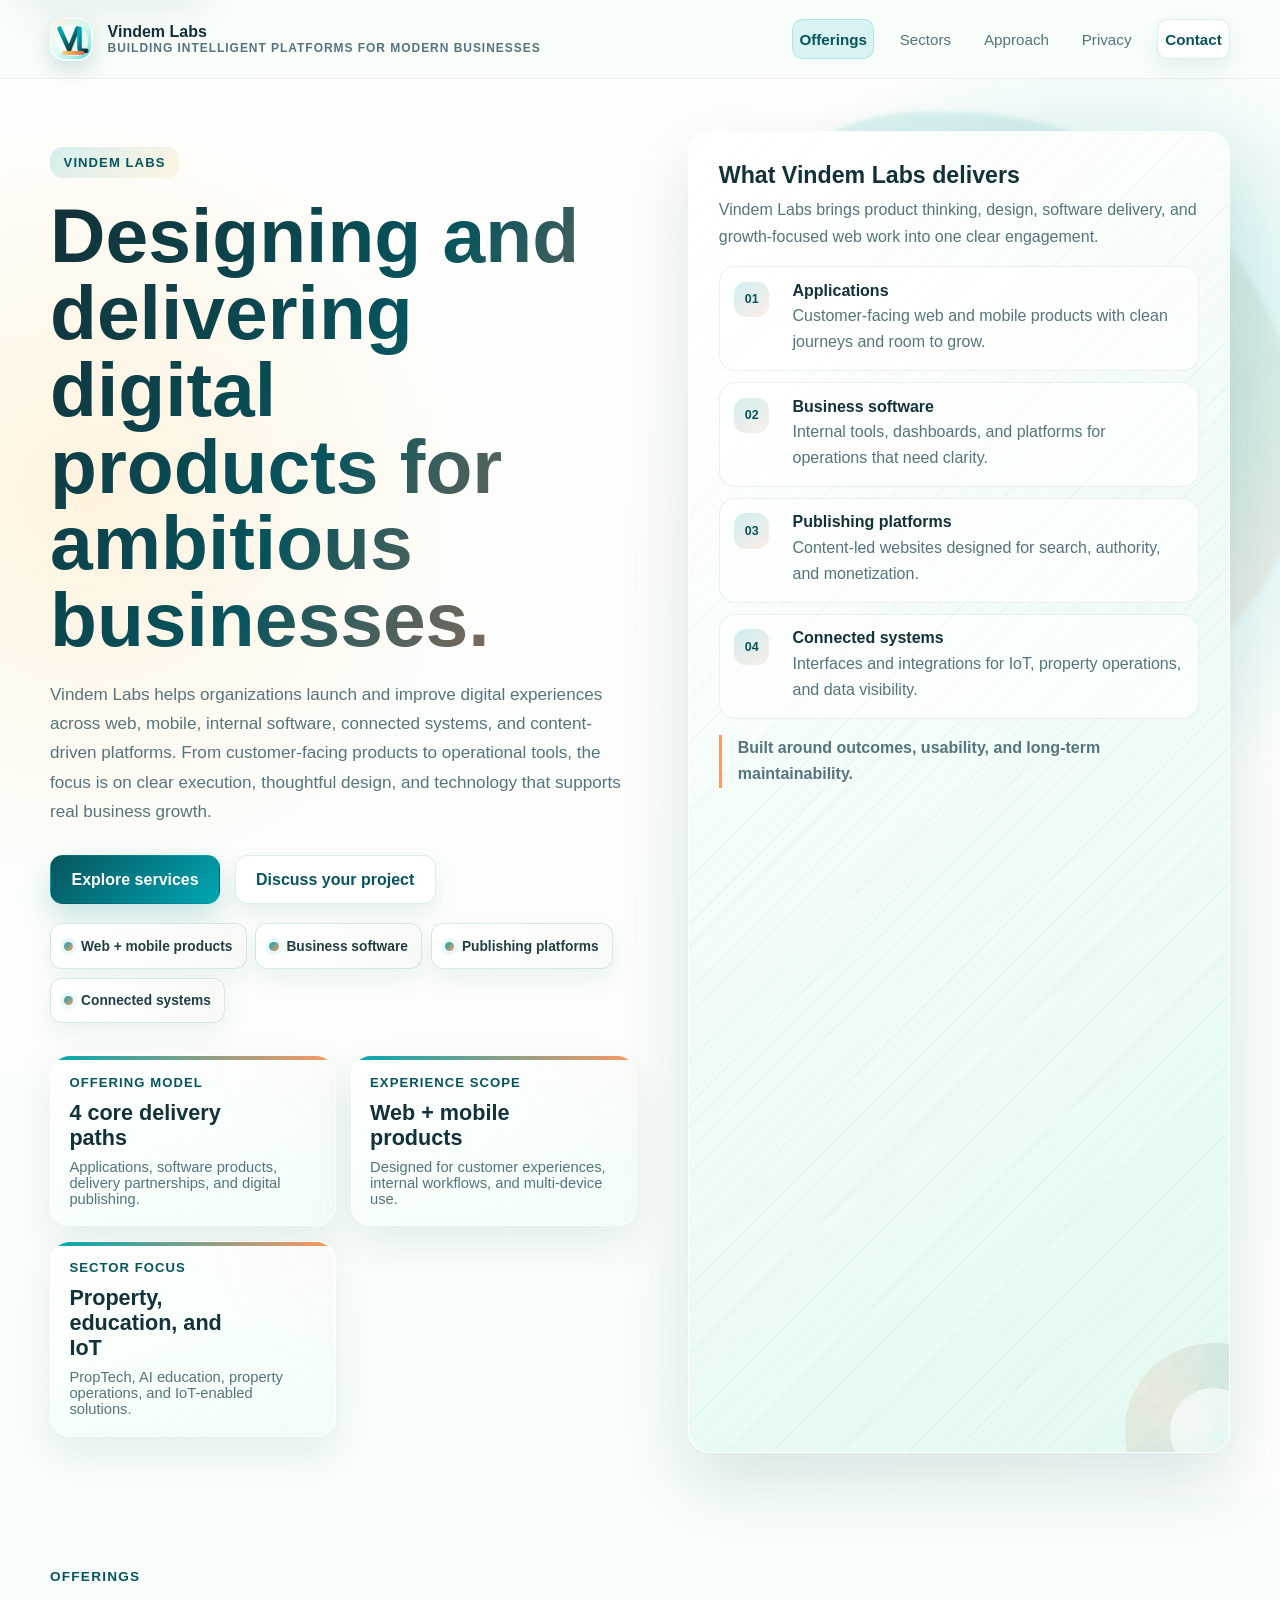
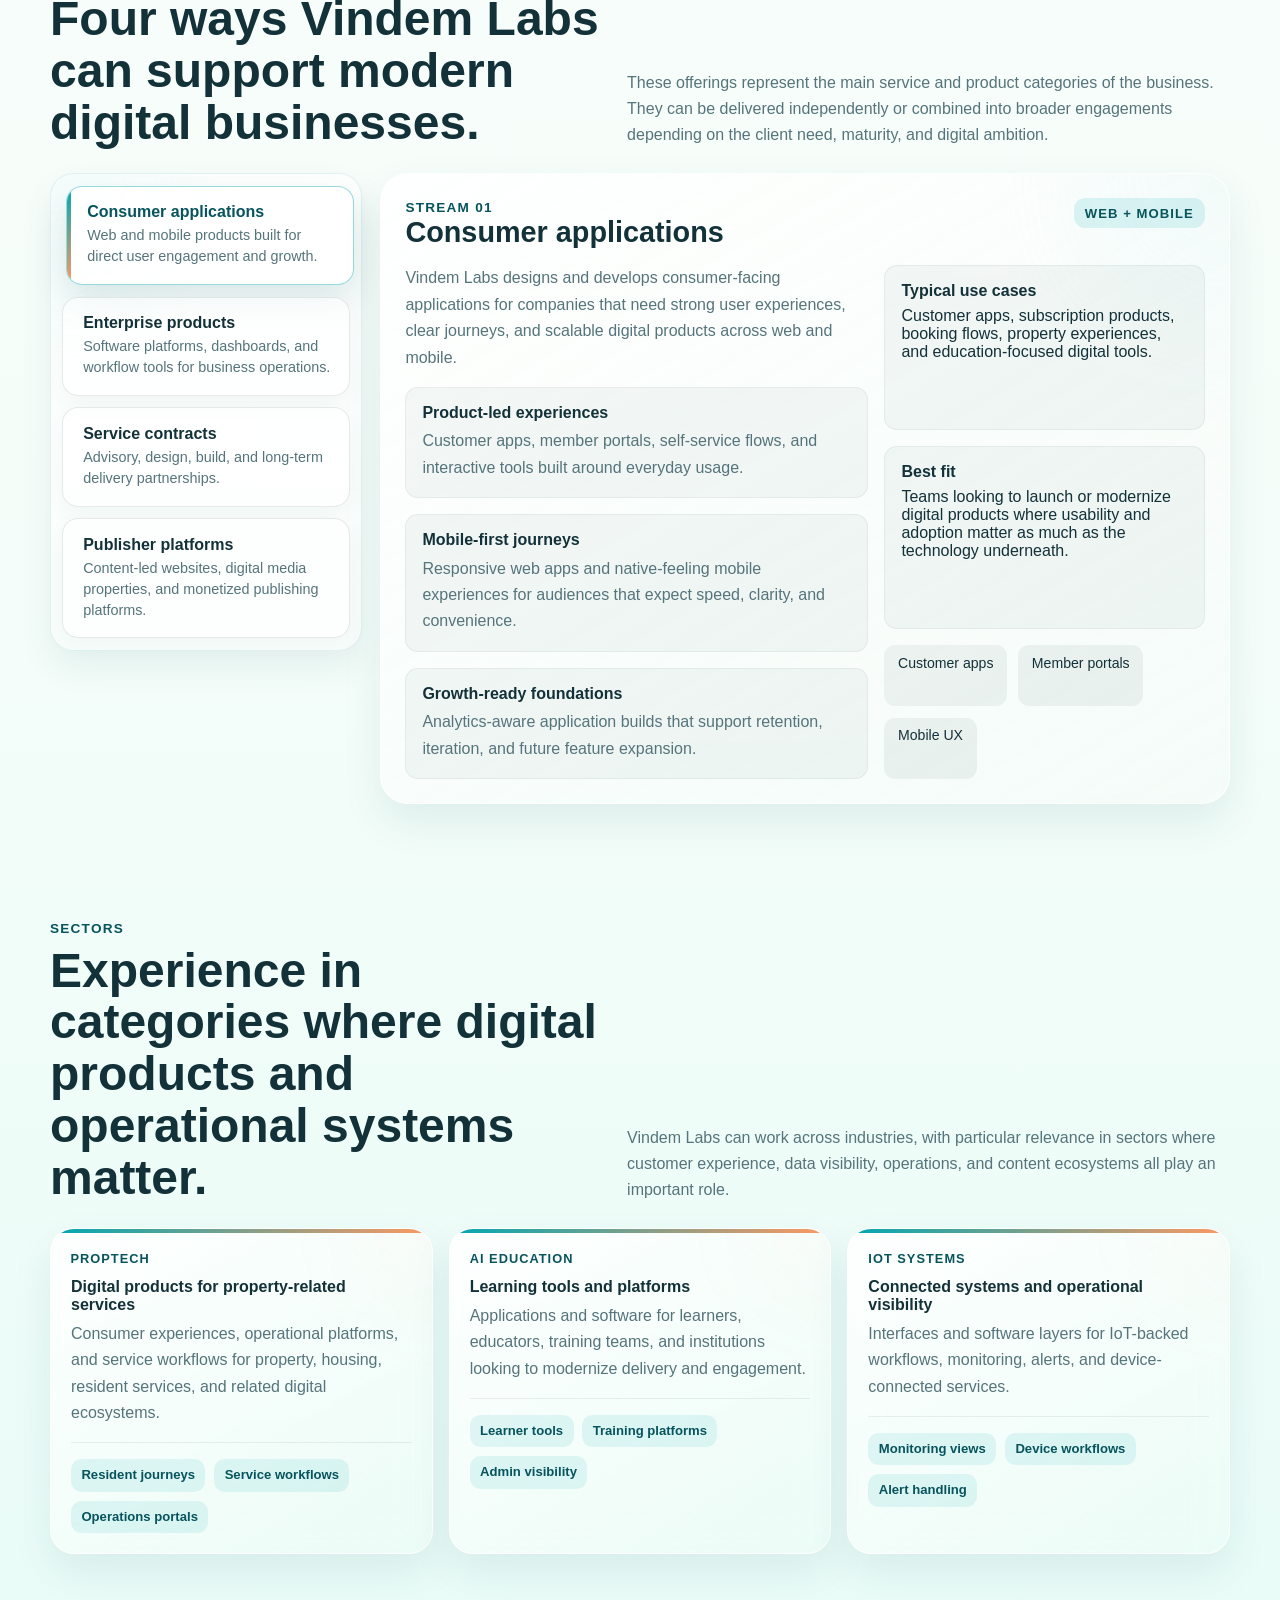
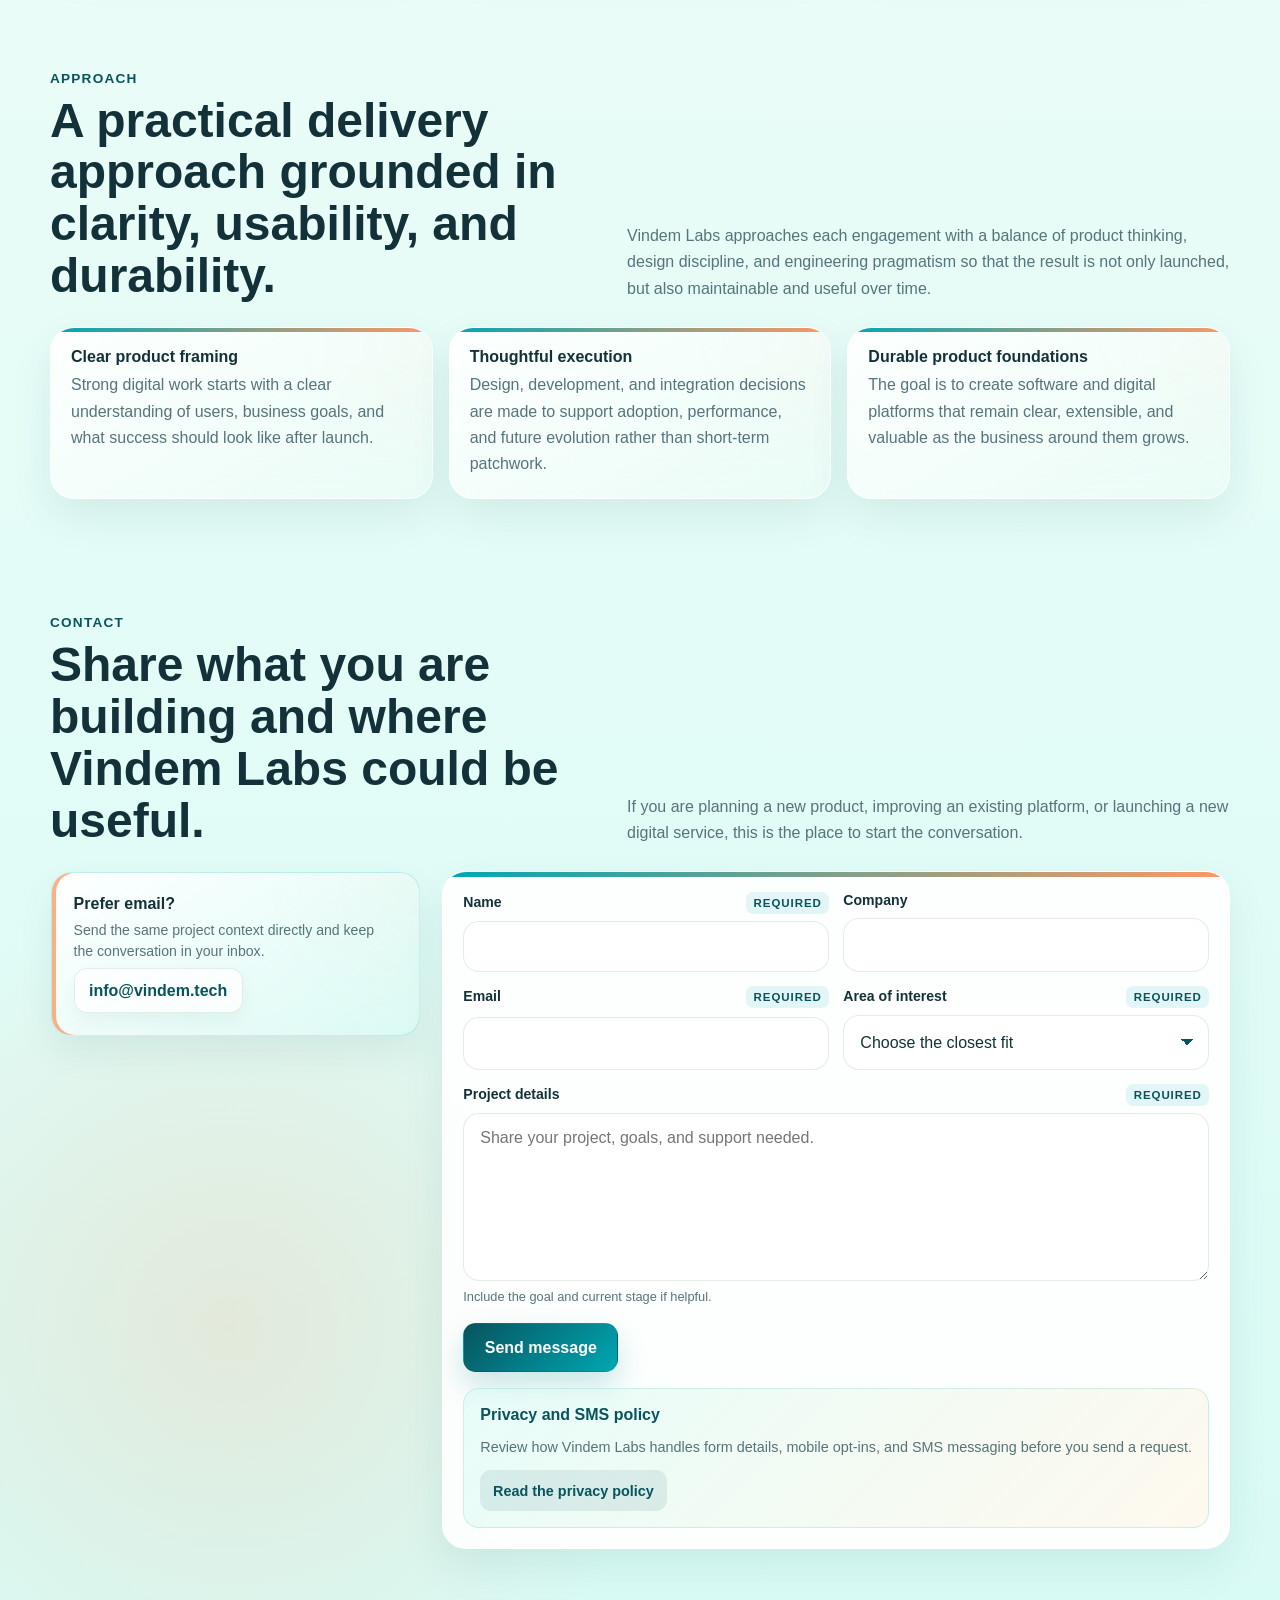
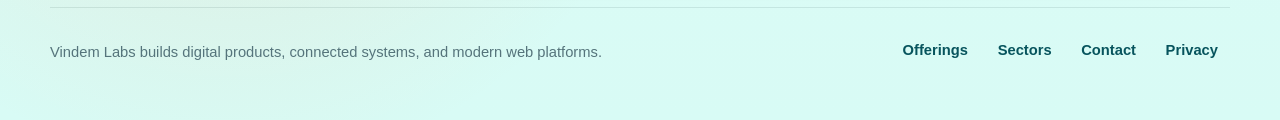
==== commit 4aec4625: "Sync deploy branch from docs a10f0b1fecc91132b9f420dfeeaf1d433703af53" ====
--- a/index.html
+++ b/index.html
@@ -1445,10 +1445,11 @@
           gap: 0.45rem;
           overflow-x: auto;
           overscroll-behavior-x: contain;
+          scroll-padding-inline: 0.75rem;
           scroll-snap-type: x mandatory;
           scrollbar-color: rgba(0, 167, 179, 0.52) rgba(7, 84, 93, 0.08);
           scrollbar-width: thin;
-          padding: 0.55rem 0.55rem 0.75rem;
+          padding: 0.65rem 0.75rem 0.85rem;
           border-radius: 1.15rem;
           position: sticky;
           top: 5rem;
@@ -1526,6 +1527,13 @@
           transform: translateY(-2px);
         }
 
+        .stream-tab:focus-visible {
+          outline: none;
+          box-shadow:
+            inset 0 0 0 3px rgba(255, 152, 97, 0.5),
+            0 10px 22px rgba(7, 84, 93, 0.08);
+        }
+
         .stream-tab[aria-selected="true"] {
           background: linear-gradient(145deg, rgba(255, 255, 255, 0.98), rgba(216, 251, 245, 0.78));
           box-shadow:
@@ -1650,7 +1658,7 @@
           </span>
           <span class="brand-copy">
             Vindem Labs
-            <small>Web, mobile, software, and digital platforms</small>
+            <small>Building intelligent platforms for modern businesses</small>
           </span>
         </a>
 
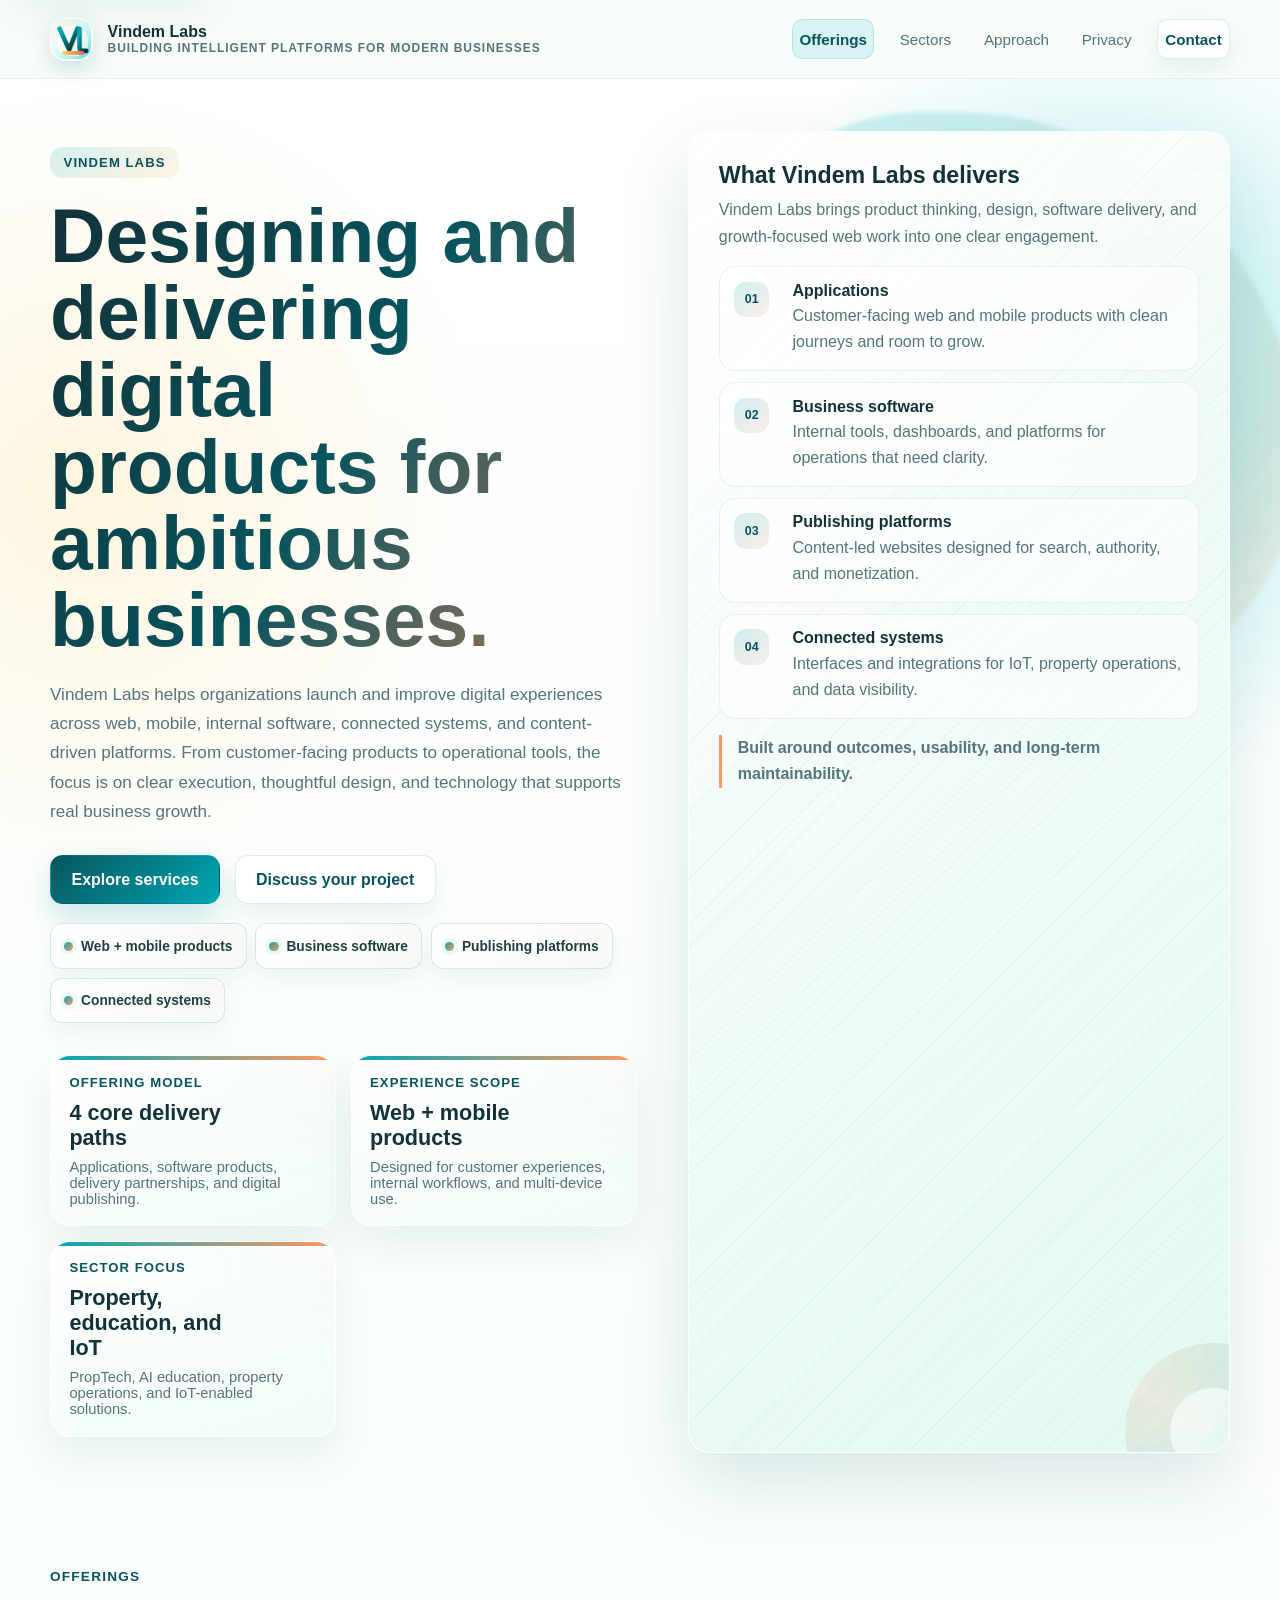
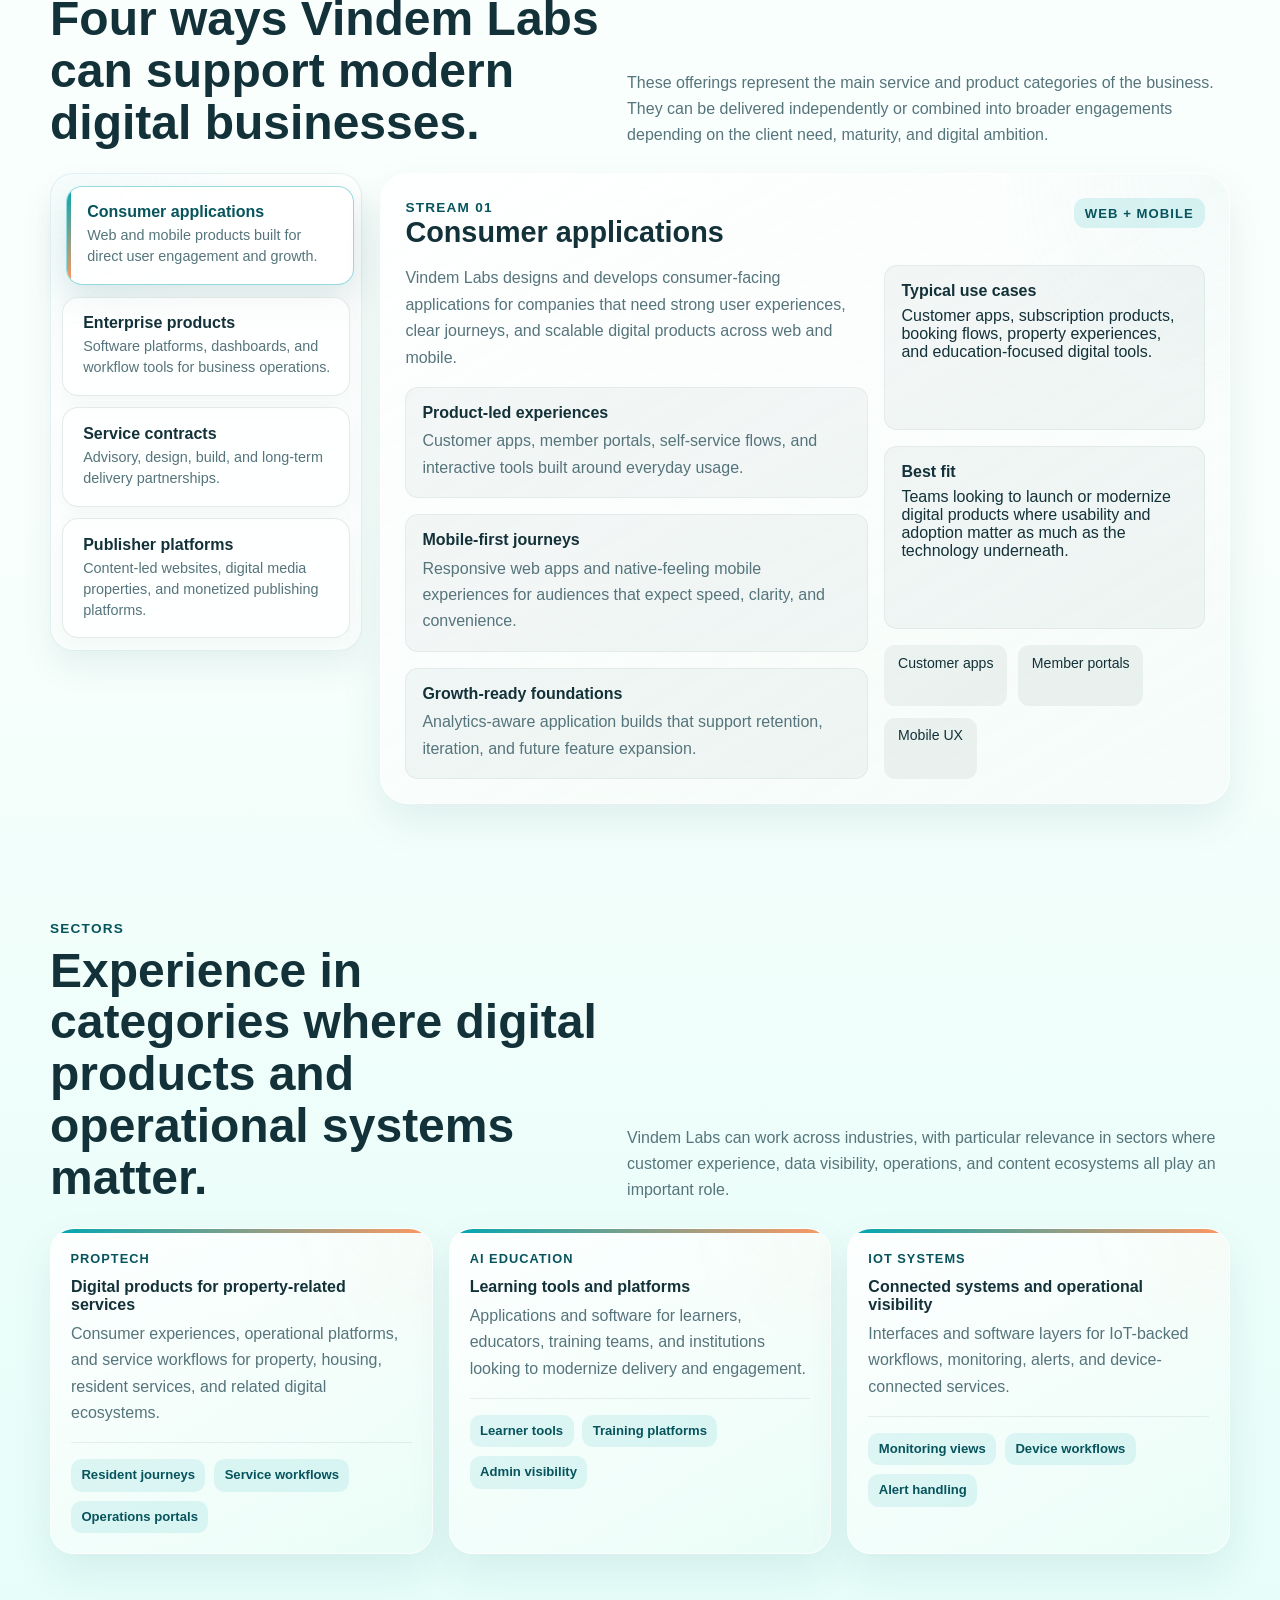
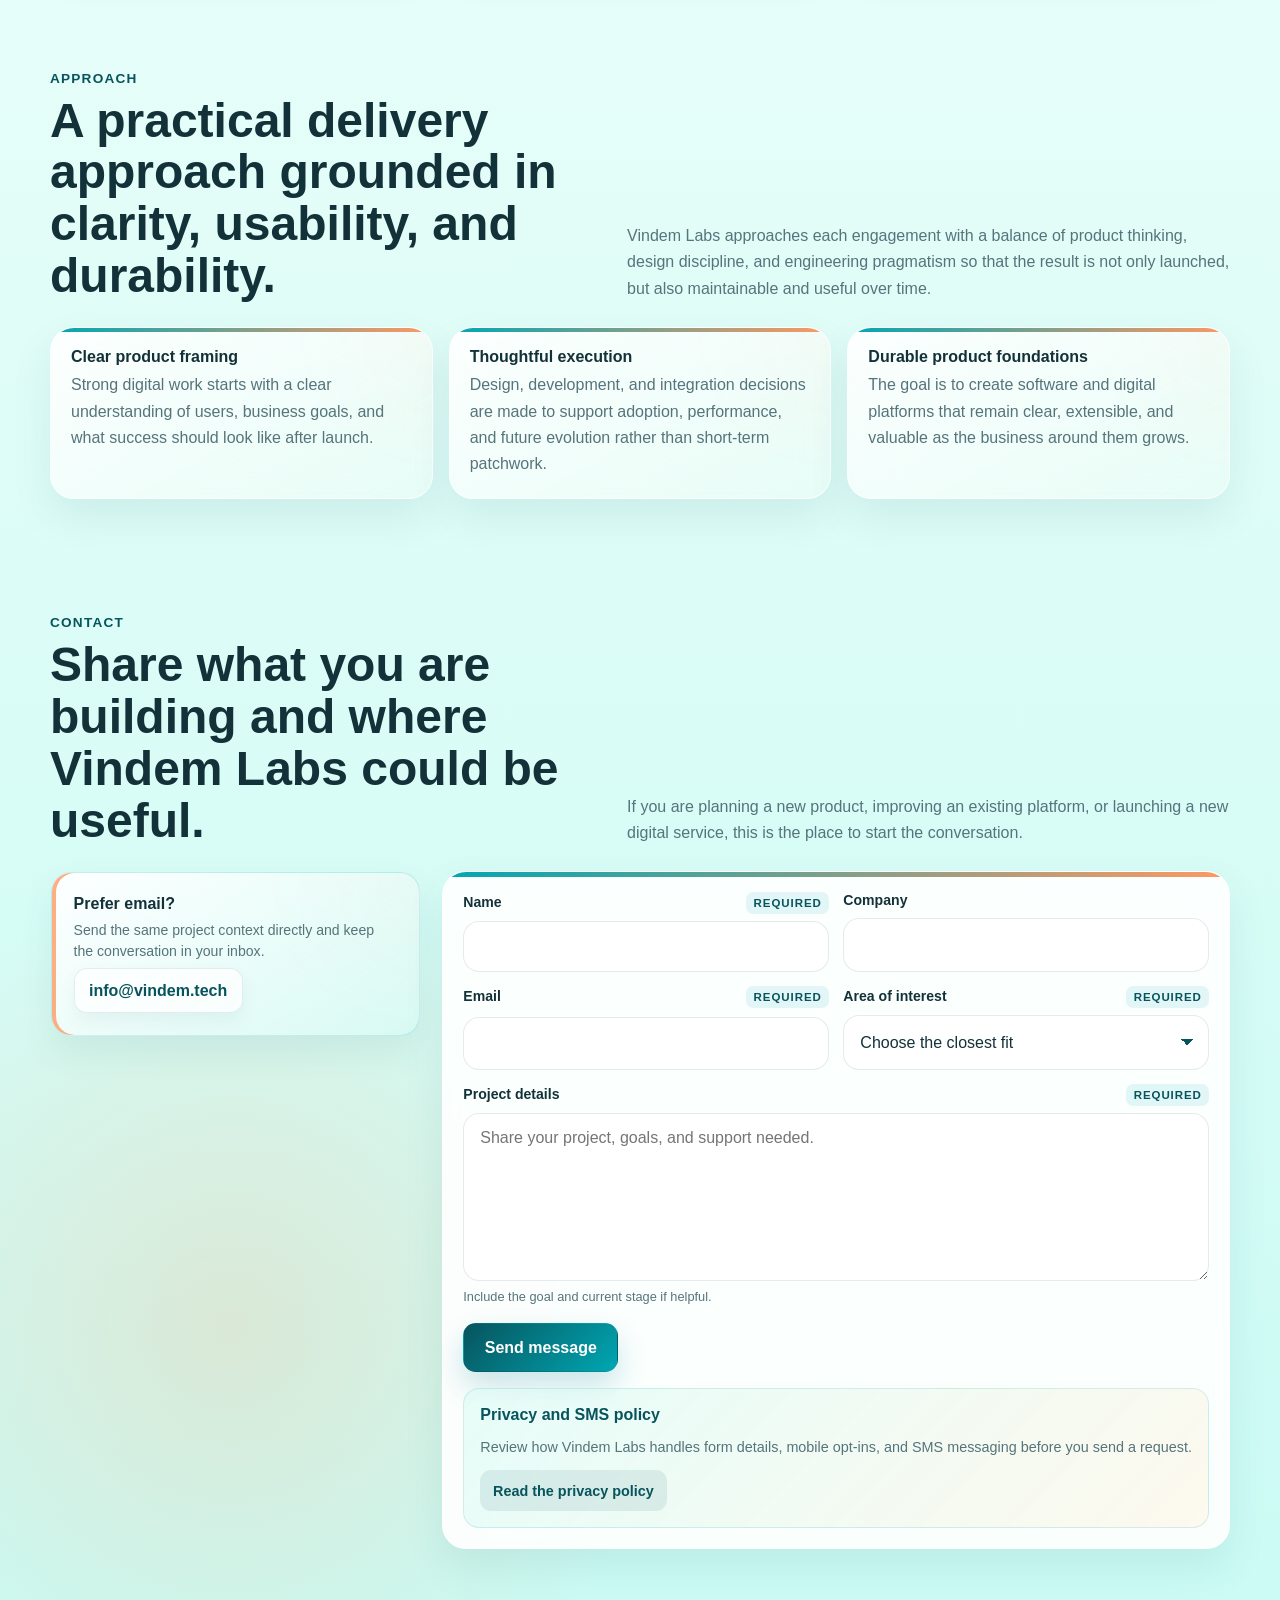
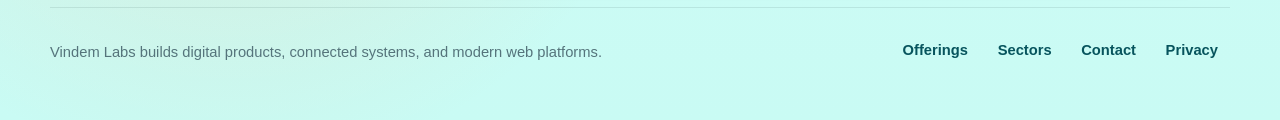
==== commit 398f6ed1: "Sync deploy branch from docs fe7de0e54d91918b903aa48374e73b75569eedc2" ====
--- a/index.html
+++ b/index.html
@@ -54,8 +54,8 @@
     </script>
     <style>
       :root {
-        --bg: #f4fdf9;
-        --bg-deep: #d8fbf5;
+        --bg: #f8fffc;
+        --bg-deep: #c9fbf4;
         --panel: rgba(255, 255, 255, 0.8);
         --panel-strong: rgba(255, 255, 255, 0.96);
         --text: #133138;
@@ -63,11 +63,11 @@
         --line: rgba(19, 49, 56, 0.1);
         --brand: #00a7b3;
         --brand-deep: #07545d;
-        --brand-soft: #b7f2ea;
+        --brand-soft: #a7f3ec;
         --accent: #ff9861;
         --ink: #213e44;
-        --cream: #fff3dd;
-        --mint: #ddfbf0;
+        --cream: #fff5df;
+        --mint: #d4fbef;
         --shadow: 0 18px 42px rgba(7, 84, 93, 0.085);
         --shadow-strong: 0 28px 70px rgba(7, 84, 93, 0.14);
         --radius: 22px;
@@ -88,10 +88,10 @@
         color: var(--text);
         overflow-x: hidden;
         background:
-          radial-gradient(circle at 7% 10%, rgba(255, 243, 221, 0.98), transparent 25rem),
-          radial-gradient(circle at 86% 8%, rgba(0, 188, 196, 0.23), transparent 25rem),
-          radial-gradient(circle at 18% 92%, rgba(255, 152, 97, 0.18), transparent 28rem),
-          linear-gradient(180deg, #fffefd 0%, var(--bg) 45%, var(--bg-deep) 100%);
+          radial-gradient(circle at 7% 10%, rgba(255, 246, 224, 1), transparent 25rem),
+          radial-gradient(circle at 86% 8%, rgba(0, 196, 204, 0.3), transparent 25rem),
+          radial-gradient(circle at 18% 92%, rgba(255, 164, 104, 0.22), transparent 28rem),
+          linear-gradient(180deg, #ffffff 0%, var(--bg) 43%, var(--bg-deep) 100%);
       }
 
       body::before {
@@ -103,10 +103,10 @@
         transform: translateX(12%);
         border-radius: 38% 62% 44% 56%;
         background:
-          linear-gradient(135deg, rgba(0, 188, 196, 0.2), rgba(255, 152, 97, 0.18)),
-          radial-gradient(circle at 35% 35%, rgba(255, 255, 255, 0.88), transparent 34%);
+          linear-gradient(135deg, rgba(0, 196, 204, 0.26), rgba(255, 164, 104, 0.2)),
+          radial-gradient(circle at 35% 35%, rgba(255, 255, 255, 0.94), transparent 34%);
         filter: blur(2px);
-        opacity: 0.72;
+        opacity: 0.8;
         pointer-events: none;
         z-index: -1;
       }
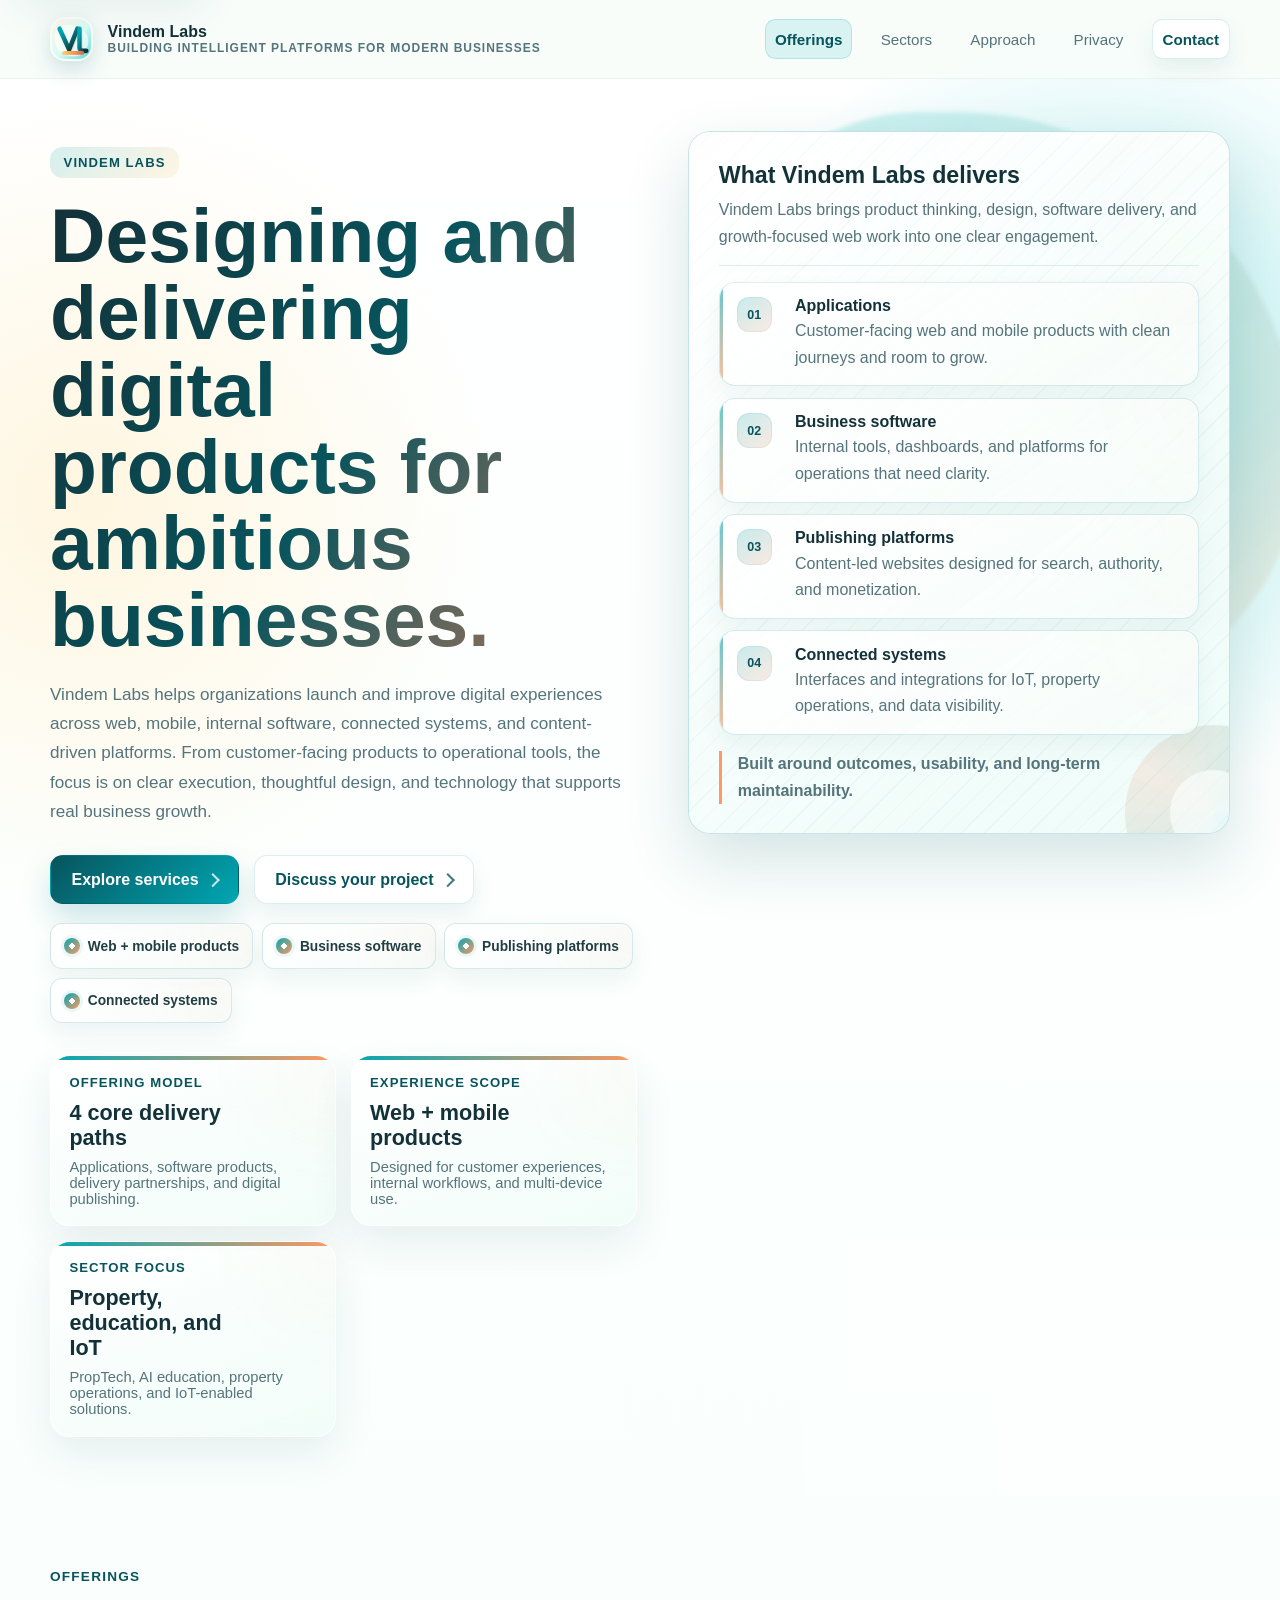
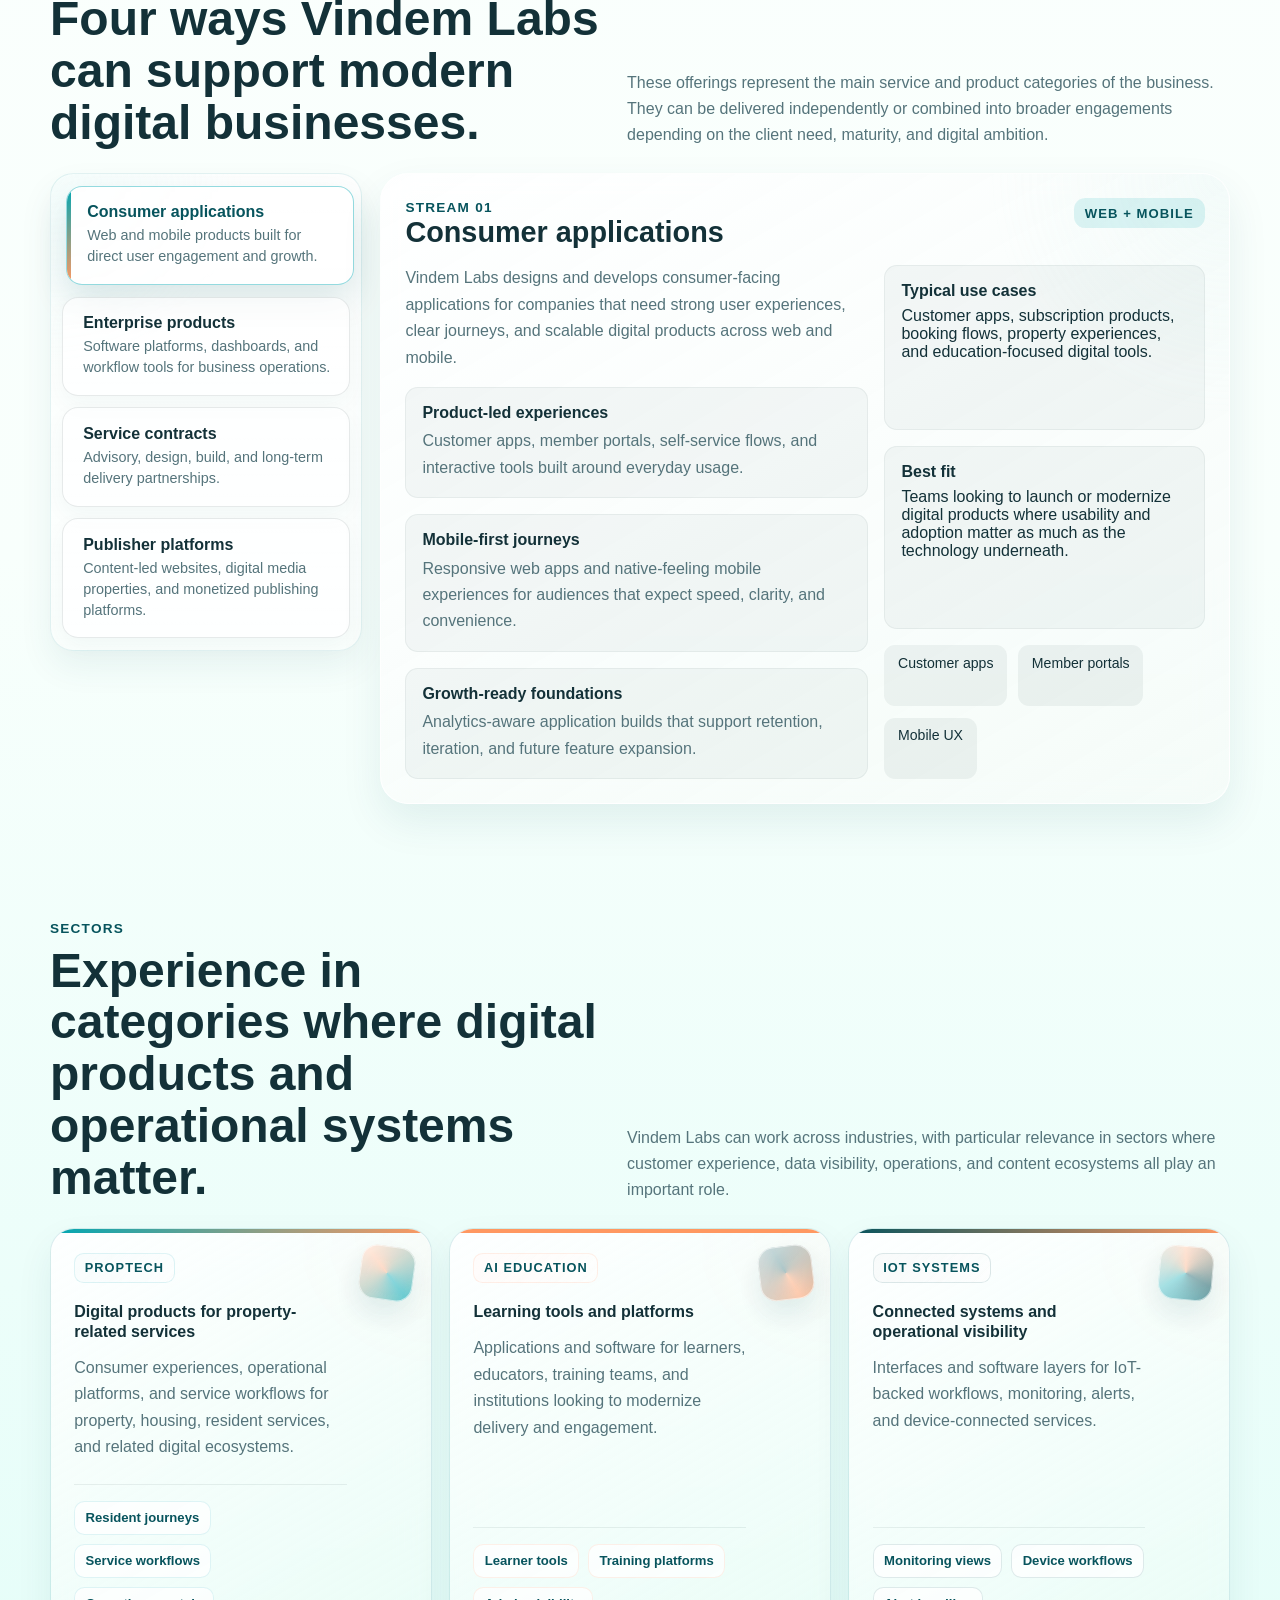
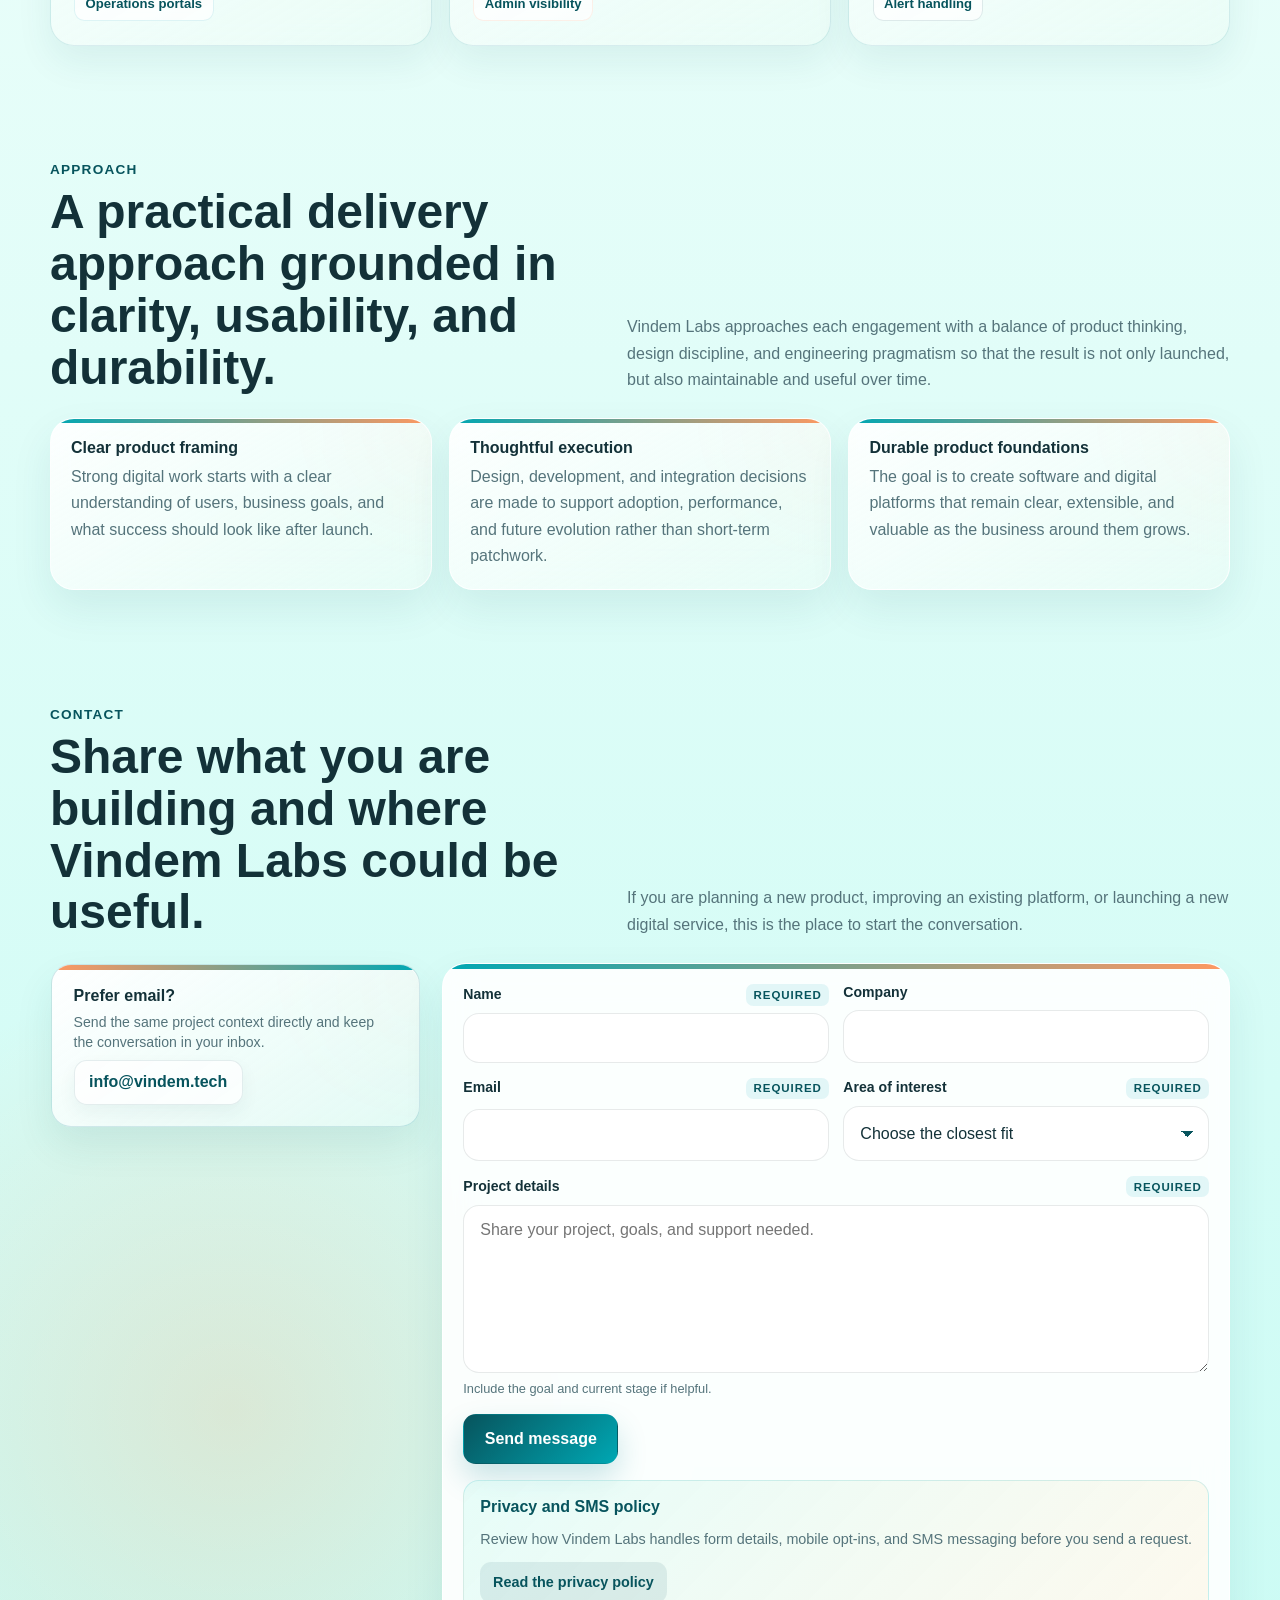
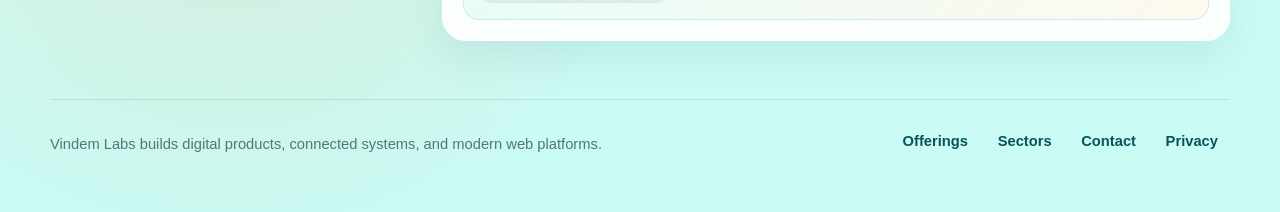
==== commit 7226b6da: "Sync deploy branch from docs 2d08f37ea549b034a8ba400647431bc13b62194a" ====
--- a/index.html
+++ b/index.html
@@ -193,6 +193,7 @@
         display: flex;
         align-items: center;
         gap: 0.9rem;
+        min-width: 0;
         padding: 0.35rem 0.45rem 0.35rem 0.35rem;
         margin-left: -0.35rem;
         border-radius: 1rem;
@@ -223,6 +224,10 @@
         flex: 0 0 auto;
       }
 
+      .brand-copy {
+        min-width: 0;
+      }
+
       .brand-mark img {
         display: block;
         width: 100%;
@@ -250,7 +255,7 @@
         display: inline-flex;
         align-items: center;
         min-height: 2.5rem;
-        padding: 0 0.45rem;
+        padding: 0 0.62rem;
         position: relative;
         color: var(--muted);
         font-size: 0.95rem;
@@ -261,6 +266,11 @@
       .site-header nav a:hover,
       .site-header nav a:focus-visible {
         color: var(--text);
+      }
+
+      .site-header nav a:hover {
+        background: rgba(255, 255, 255, 0.54);
+        box-shadow: inset 0 -3px 0 rgba(255, 152, 97, 0.5);
       }
 
       .site-header nav a:focus-visible {
@@ -344,28 +354,45 @@
         right: 0;
         width: min(22rem, calc(100vw - 2rem));
         display: grid;
-        gap: 0.25rem;
-        padding: 0.75rem;
-        border-radius: 1.25rem;
-        background: rgba(255, 255, 255, 0.98);
-        border: 1px solid var(--line);
-        box-shadow: var(--shadow);
+        gap: 0.4rem;
+        max-height: calc(100vh - 6rem);
+        overflow-y: auto;
+        padding: 0.65rem;
+        border-radius: 1.1rem;
+        background:
+          linear-gradient(180deg, rgba(255, 255, 255, 0.98), rgba(248, 255, 252, 0.94)),
+          radial-gradient(circle at 100% 0%, rgba(167, 243, 236, 0.54), transparent 10rem);
+        border: 1px solid rgba(0, 126, 139, 0.12);
+        box-shadow: 0 18px 42px rgba(7, 84, 93, 0.14);
         backdrop-filter: blur(16px);
         z-index: 30;
       }
 
       .mobile-nav-panel a {
-        display: block;
-        padding: 0.85rem 0.95rem;
-        border-radius: 0.95rem;
+        display: flex;
+        align-items: center;
+        min-height: 3rem;
+        padding: 0.78rem 0.9rem;
+        border: 1px solid transparent;
+        border-radius: 0.82rem;
+        background: rgba(255, 255, 255, 0.58);
         color: var(--text);
         font-weight: 700;
+        transition:
+          background 180ms ease,
+          border-color 180ms ease,
+          box-shadow 180ms ease,
+          color 180ms ease;
       }
 
       .mobile-nav-panel a:hover,
       .mobile-nav-panel a:focus-visible {
         background: linear-gradient(135deg, rgba(216, 251, 245, 0.86), rgba(255, 248, 242, 0.76));
-        box-shadow: inset 4px 0 0 var(--accent), 0 0 0 2px rgba(0, 167, 179, 0.18);
+        border-color: rgba(0, 167, 179, 0.22);
+        box-shadow:
+          inset 4px 0 0 var(--accent),
+          0 0 0 2px rgba(0, 167, 179, 0.16);
+        color: var(--brand-deep);
         outline: none;
       }
 
@@ -517,6 +544,23 @@
         margin-top: 1.75rem;
       }
 
+      .hero-actions .button::after {
+        content: "";
+        width: 0.48rem;
+        height: 0.48rem;
+        border-top: 2px solid currentColor;
+        border-right: 2px solid currentColor;
+        transform: rotate(45deg);
+        opacity: 0.78;
+        transition: transform 180ms ease, opacity 180ms ease;
+      }
+
+      .hero-actions .button:hover::after,
+      .hero-actions .button:focus-visible::after {
+        transform: translateX(0.14rem) rotate(45deg);
+        opacity: 1;
+      }
+
       .hero-proof {
         display: flex;
         flex-wrap: wrap;
@@ -529,6 +573,7 @@
         display: inline-flex;
         align-items: center;
         gap: 0.48rem;
+        flex: 0 1 auto;
         min-height: 2.85rem;
         padding: 0.6rem 0.82rem;
         border: 1px solid rgba(0, 126, 139, 0.16);
@@ -547,13 +592,15 @@
 
       .hero-proof span::before {
         content: "";
-        width: 0.58rem;
-        height: 0.58rem;
+        width: 1rem;
+        height: 1rem;
         border-radius: 999px;
         flex: 0 0 auto;
-        background: linear-gradient(135deg, var(--brand), var(--accent));
+        background:
+          radial-gradient(circle at 50% 50%, #fff 0 0.17rem, transparent 0.18rem),
+          linear-gradient(135deg, var(--brand), var(--accent));
         box-shadow:
-          0 0 0 4px rgba(0, 167, 179, 0.08),
+          0 0 0 3px rgba(0, 167, 179, 0.08),
           0 0 0 1px rgba(255, 255, 255, 0.9);
       }
 
@@ -601,7 +648,8 @@
         background: linear-gradient(90deg, var(--brand), var(--accent));
       }
 
-      .metric-card:hover {
+      .metric-card:hover,
+      .metric-card:focus-within {
         transform: translateY(-3px);
         box-shadow: 0 18px 38px rgba(7, 84, 93, 0.1);
       }
@@ -669,8 +717,15 @@
       .hero-board {
         display: grid;
         gap: 1rem;
-        align-self: stretch;
+        align-self: start;
         align-content: start;
+        background:
+          linear-gradient(150deg, rgba(255, 255, 255, 0.985), rgba(237, 252, 248, 0.92)),
+          radial-gradient(circle at 94% 8%, rgba(244, 151, 108, 0.14), transparent 10rem);
+        border-color: rgba(0, 126, 139, 0.2);
+        box-shadow:
+          0 26px 64px rgba(7, 84, 93, 0.16),
+          inset 0 1px 0 rgba(255, 255, 255, 0.92);
       }
 
       .hero-board > * {
@@ -682,6 +737,11 @@
         font-size: 1.45rem;
         letter-spacing: 0;
         margin-bottom: 0.55rem;
+      }
+
+      .hero-board > div:first-child {
+        padding-bottom: 0.9rem;
+        border-bottom: 1px solid rgba(0, 126, 139, 0.12);
       }
 
       .hero-board p,
@@ -704,22 +764,48 @@
 
       .delivery-list {
         display: grid;
-        gap: 0.7rem;
+        gap: 0.72rem;
       }
 
       .delivery-item {
+        position: relative;
+        overflow: hidden;
         display: grid;
         grid-template-columns: 2.7rem minmax(0, 1fr);
         gap: 0.95rem;
         align-items: start;
-        padding: 0.9rem;
-        border: 1px solid rgba(19, 49, 56, 0.07);
+        padding: 0.9rem 0.95rem 0.9rem 1.05rem;
+        border: 1px solid rgba(0, 126, 139, 0.16);
         border-radius: 1rem;
-        background: rgba(255, 255, 255, 0.62);
+        background:
+          linear-gradient(145deg, rgba(255, 255, 255, 0.94), rgba(247, 253, 250, 0.82)),
+          radial-gradient(circle at 100% 0%, rgba(255, 152, 97, 0.1), transparent 7rem);
+        box-shadow:
+          inset 0 1px 0 rgba(255, 255, 255, 0.78),
+          0 10px 22px rgba(7, 84, 93, 0.055);
+        transition: transform 180ms ease, border-color 180ms ease, box-shadow 180ms ease;
+      }
+
+      .delivery-item::before {
+        content: "";
+        position: absolute;
+        inset: 0 auto 0 0;
+        width: 3px;
+        background: linear-gradient(180deg, var(--brand), var(--accent));
+        opacity: 0.62;
+      }
+
+      .delivery-item:hover,
+      .delivery-item:focus-within {
+        transform: translateY(-2px);
+        border-color: rgba(0, 167, 179, 0.26);
+        box-shadow:
+          inset 0 1px 0 rgba(255, 255, 255, 0.86),
+          0 15px 28px rgba(7, 84, 93, 0.08);
       }
 
       .delivery-item:first-child {
-        border-top: 1px solid rgba(19, 49, 56, 0.07);
+        border-top: 1px solid rgba(0, 126, 139, 0.12);
       }
 
       .delivery-item .delivery-code {
@@ -728,10 +814,12 @@
         width: 2.2rem;
         height: 2.2rem;
         border-radius: 0.75rem;
-        background: linear-gradient(145deg, rgba(0, 167, 179, 0.18), rgba(244, 151, 108, 0.16));
+        background: linear-gradient(145deg, rgba(0, 167, 179, 0.22), rgba(244, 151, 108, 0.2));
         color: var(--brand-deep);
         font-size: 0.78rem;
+        font-variant-numeric: tabular-nums;
         font-weight: 800;
+        box-shadow: inset 0 0 0 1px rgba(0, 126, 139, 0.08);
       }
 
       .delivery-item strong {
@@ -918,15 +1006,35 @@
       .contact-direct {
         display: grid;
         gap: 0.45rem;
+        position: relative;
+        overflow: hidden;
         padding: clamp(1.1rem, 2vw, 1.35rem);
-        border: 1px solid rgba(0, 167, 179, 0.18);
+        border: 1px solid rgba(0, 126, 139, 0.18);
         border-radius: 1.25rem;
         background:
-          linear-gradient(145deg, rgba(255, 255, 255, 0.96), rgba(216, 251, 245, 0.74)),
-          radial-gradient(circle at 100% 0%, rgba(255, 152, 97, 0.18), transparent 10rem);
+          linear-gradient(145deg, rgba(255, 255, 255, 0.98), rgba(229, 251, 246, 0.82)),
+          radial-gradient(circle at 100% 0%, rgba(255, 152, 97, 0.2), transparent 10rem);
         box-shadow:
-          inset 4px 0 0 rgba(255, 152, 97, 0.78),
-          0 16px 34px rgba(7, 84, 93, 0.08);
+          inset 0 1px 0 rgba(255, 255, 255, 0.88),
+          0 18px 38px rgba(7, 84, 93, 0.09);
+        transition: transform 180ms ease, border-color 180ms ease, box-shadow 180ms ease;
+      }
+
+      .contact-direct::before {
+        content: "";
+        position: absolute;
+        inset: 0 0 auto;
+        height: 5px;
+        background: linear-gradient(90deg, var(--accent), var(--brand));
+      }
+
+      .contact-direct:hover,
+      .contact-direct:focus-within {
+        transform: translateY(-2px);
+        border-color: rgba(0, 167, 179, 0.28);
+        box-shadow:
+          inset 0 1px 0 rgba(255, 255, 255, 0.9),
+          0 22px 46px rgba(7, 84, 93, 0.12);
       }
 
       .contact-direct span {
@@ -981,7 +1089,7 @@
       .pillar-grid {
         display: grid;
         grid-template-columns: repeat(3, minmax(0, 1fr));
-        gap: 1rem;
+        gap: 1.1rem;
       }
 
       .path-card,
@@ -1002,24 +1110,103 @@
           radial-gradient(circle at 100% 0%, rgba(255, 152, 97, 0.12), transparent 9rem);
       }
 
+      .path-card {
+        --path-accent: var(--brand);
+        --path-accent-soft: rgba(0, 167, 179, 0.12);
+        display: grid;
+        grid-template-rows: auto auto minmax(5.5rem, 1fr) auto;
+        gap: 0.45rem;
+        min-height: 20rem;
+        padding: clamp(1.2rem, 2vw, 1.45rem);
+        padding-right: clamp(4.4rem, 8vw, 5.25rem);
+        border-color: rgba(0, 126, 139, 0.14);
+        box-shadow:
+          inset 0 1px 0 rgba(255, 255, 255, 0.86),
+          0 16px 36px rgba(7, 84, 93, 0.075);
+      }
+
+      .path-card:nth-child(2) {
+        --path-accent: var(--accent);
+        --path-accent-soft: rgba(255, 152, 97, 0.14);
+      }
+
+      .path-card:nth-child(3) {
+        --path-accent: var(--brand-deep);
+        --path-accent-soft: rgba(7, 84, 93, 0.12);
+      }
+
+      .path-card > * {
+        position: relative;
+        z-index: 1;
+      }
+
       .path-card::before,
       .pillar::before {
         content: "";
         position: absolute;
         inset: 0 0 auto;
         height: 4px;
-        background: linear-gradient(90deg, var(--brand), var(--accent));
+        background: linear-gradient(90deg, var(--path-accent, var(--brand)), var(--accent));
+      }
+
+      .path-card::after {
+        content: "";
+        position: absolute;
+        top: 1.05rem;
+        right: 1.05rem;
+        width: 3.35rem;
+        height: 3.35rem;
+        border-radius: 1rem;
+        background:
+          linear-gradient(135deg, rgba(255, 255, 255, 0.72), rgba(255, 255, 255, 0.18)),
+          conic-gradient(from 135deg, rgba(0, 167, 179, 0.88), rgba(255, 152, 97, 0.78), rgba(0, 167, 179, 0.88));
+        box-shadow:
+          inset 0 0 0 1px rgba(255, 255, 255, 0.58),
+          0 14px 28px rgba(7, 84, 93, 0.12);
+        opacity: 0.86;
+        transform: rotate(8deg);
+      }
+
+      .path-card:nth-child(2)::after {
+        background:
+          linear-gradient(135deg, rgba(255, 255, 255, 0.72), rgba(255, 255, 255, 0.18)),
+          conic-gradient(from 155deg, rgba(255, 152, 97, 0.82), rgba(7, 84, 93, 0.74), rgba(255, 152, 97, 0.82));
+        transform: rotate(-7deg);
+      }
+
+      .path-card:nth-child(3)::after {
+        background:
+          linear-gradient(135deg, rgba(255, 255, 255, 0.72), rgba(255, 255, 255, 0.18)),
+          conic-gradient(from 115deg, rgba(7, 84, 93, 0.84), rgba(0, 167, 179, 0.78), rgba(255, 152, 97, 0.74), rgba(7, 84, 93, 0.84));
+        transform: rotate(5deg);
       }
 
       .path-card:hover,
-      .pillar:hover {
+      .path-card:focus-within,
+      .pillar:hover,
+      .pillar:focus-within {
         transform: translateY(-3px);
         box-shadow: 0 20px 44px rgba(7, 84, 93, 0.11);
       }
 
+      .path-card:hover,
+      .path-card:focus-within {
+        border-color: rgba(0, 167, 179, 0.26);
+        box-shadow:
+          inset 0 1px 0 rgba(255, 255, 255, 0.9),
+          0 22px 50px rgba(7, 84, 93, 0.12);
+      }
+
       .path-card em {
         display: inline-block;
+        justify-self: start;
         margin-bottom: 0.75rem;
+        padding: 0.42rem 0.6rem;
+        border: 1px solid var(--path-accent-soft);
+        border-radius: 0.6rem;
+        background:
+          linear-gradient(135deg, rgba(255, 255, 255, 0.8), rgba(255, 255, 255, 0.58)),
+          linear-gradient(135deg, var(--path-accent-soft), transparent);
         font-style: normal;
         color: var(--brand-deep);
         font-weight: 800;
@@ -1028,10 +1215,15 @@
         font-size: 0.8rem;
       }
 
+      .path-card h3 {
+        line-height: 1.22;
+      }
+
       .path-highlights {
         display: flex;
         flex-wrap: wrap;
         gap: 0.55rem;
+        align-self: end;
         margin-top: 1rem;
         padding-top: 1rem;
         border-top: 1px solid rgba(19, 49, 56, 0.08);
@@ -1040,7 +1232,8 @@
       .path-highlights span {
         padding: 0.5rem 0.65rem;
         border-radius: 0.65rem;
-        background: rgba(0, 167, 179, 0.1);
+        border: 1px solid var(--path-accent-soft);
+        background: rgba(255, 255, 255, 0.72);
         color: var(--brand-deep);
         font-size: 0.82rem;
         font-weight: 800;
@@ -1179,6 +1372,33 @@
           0 12px 26px rgba(7, 84, 93, 0.08);
       }
 
+      .field input:user-invalid,
+      .field textarea:user-invalid,
+      .field select:user-invalid,
+      .contact-form.is-validated .field input:invalid,
+      .contact-form.is-validated .field textarea:invalid,
+      .contact-form.is-validated .field select:invalid {
+        border-color: rgba(188, 70, 45, 0.56);
+        background:
+          linear-gradient(135deg, rgba(255, 255, 255, 0.98), rgba(255, 246, 242, 0.86));
+        box-shadow:
+          inset 4px 0 0 rgba(188, 70, 45, 0.62),
+          0 0 0 3px rgba(188, 70, 45, 0.11);
+      }
+
+      .field input:user-invalid:focus-visible,
+      .field textarea:user-invalid:focus-visible,
+      .field select:user-invalid:focus-visible,
+      .contact-form.is-validated .field input:invalid:focus-visible,
+      .contact-form.is-validated .field textarea:invalid:focus-visible,
+      .contact-form.is-validated .field select:invalid:focus-visible {
+        border-color: rgba(188, 70, 45, 0.68);
+        box-shadow:
+          inset 4px 0 0 rgba(188, 70, 45, 0.68),
+          0 0 0 3px rgba(188, 70, 45, 0.14),
+          0 12px 26px rgba(7, 84, 93, 0.08);
+      }
+
       .field input:hover,
       .field textarea:hover,
       .field select:hover {
@@ -1313,6 +1533,28 @@
           grid-template-columns: 1fr;
         }
 
+        .path-grid {
+          grid-template-columns: repeat(2, minmax(0, 1fr));
+        }
+
+        .path-card {
+          padding-right: clamp(1.2rem, 2vw, 1.45rem);
+        }
+
+        .path-card::after {
+          top: auto;
+          right: 1rem;
+          bottom: 1rem;
+          width: 2.8rem;
+          height: 2.8rem;
+          border-radius: 0.85rem;
+          opacity: 0.24;
+        }
+
+        .path-card:last-child {
+          grid-column: 1 / -1;
+        }
+
         h1 {
           font-size: 3.7rem;
         }
@@ -1331,6 +1573,10 @@
           padding-top: 2.1rem;
         }
 
+        .hero-grid {
+          gap: 1.25rem;
+        }
+
         .hero-copy {
           padding: 0;
         }
@@ -1341,6 +1587,7 @@
 
         .brand {
           gap: 0.7rem;
+          flex: 1 1 auto;
         }
 
         .brand-mark {
@@ -1350,7 +1597,7 @@
         }
 
         .brand-copy small {
-          max-width: 10.5rem;
+          max-width: 9.5rem;
           font-size: 0.68rem;
           line-height: 1.28;
           letter-spacing: 0.07em;
@@ -1361,13 +1608,29 @@
           height: 2.85rem;
         }
 
+        .mobile-nav-panel {
+          position: fixed;
+          top: calc(70px + 0.65rem);
+          right: 1rem;
+          left: 1rem;
+          width: auto;
+        }
+
         h1 {
-          font-size: 2.65rem;
-          max-width: 11ch;
+          font-size: 2.55rem;
+          max-width: 13ch;
+        }
+
+        .hero-copy p {
+          margin-top: 1rem;
+          font-size: 1rem;
+          line-height: 1.64;
         }
 
         .hero-actions {
           flex-direction: column;
+          gap: 0.72rem;
+          margin-top: 1.35rem;
         }
 
         .hero-actions .button {
@@ -1377,15 +1640,25 @@
         .hero-proof {
           display: grid;
           grid-template-columns: repeat(2, minmax(0, 1fr));
-          gap: 0.6rem;
+          gap: 0.55rem;
+          margin: 1rem 0 0;
+          max-width: none;
+          padding: 0;
         }
 
         .hero-proof span {
-          display: flex;
-          min-height: 3.25rem;
+          display: grid;
+          grid-template-columns: 1rem minmax(0, 1fr);
+          min-height: 3.05rem;
           align-items: center;
           text-align: left;
           line-height: 1.25;
+          padding: 0.68rem 0.72rem;
+          font-size: 0.82rem;
+          border-color: rgba(0, 126, 139, 0.2);
+          background:
+            linear-gradient(145deg, rgba(255, 255, 255, 0.92), rgba(245, 251, 248, 0.8)),
+            radial-gradient(circle at 100% 0%, rgba(255, 152, 97, 0.12), transparent 5.8rem);
         }
 
         .hero-proof span::before {
@@ -1394,7 +1667,7 @@
 
         .metric-row {
           gap: 0.7rem;
-          margin-top: 1.5rem;
+          margin-top: 1rem;
         }
 
         .metric-card {
@@ -1408,6 +1681,27 @@
 
         .metric-card span {
           line-height: 1.5;
+        }
+
+        .path-card {
+          grid-template-rows: auto auto auto auto;
+          grid-column: auto;
+          min-height: auto;
+          padding-right: 1.2rem;
+        }
+
+        .path-grid {
+          grid-template-columns: 1fr;
+        }
+
+        .path-card::after {
+          top: auto;
+          right: 1.05rem;
+          bottom: 1.05rem;
+          width: 2.35rem;
+          height: 2.35rem;
+          border-radius: 0.75rem;
+          opacity: 0.32;
         }
 
         .footer-bar,
@@ -1441,38 +1735,19 @@
         }
 
         .stream-tabs {
-          grid-template-columns: repeat(4, minmax(8.8rem, 1fr));
-          gap: 0.45rem;
-          overflow-x: auto;
-          overscroll-behavior-x: contain;
-          scroll-padding-inline: 0.75rem;
-          scroll-snap-type: x mandatory;
-          scrollbar-color: rgba(0, 167, 179, 0.52) rgba(7, 84, 93, 0.08);
-          scrollbar-width: thin;
-          padding: 0.65rem 0.75rem 0.85rem;
+          grid-template-columns: repeat(2, minmax(0, 1fr));
+          gap: 0.5rem;
+          overflow: visible;
+          padding: 0.65rem;
           border-radius: 1.15rem;
-          position: sticky;
-          top: 5rem;
+          position: relative;
+          top: auto;
           z-index: 5;
           background:
             linear-gradient(180deg, rgba(255, 255, 255, 0.92), rgba(250, 255, 252, 0.86)),
             radial-gradient(circle at 0 0, rgba(183, 242, 234, 0.56), transparent 12rem);
           box-shadow: 0 18px 38px rgba(7, 84, 93, 0.12);
           backdrop-filter: blur(16px);
-        }
-
-        .stream-tabs::-webkit-scrollbar {
-          height: 0.45rem;
-        }
-
-        .stream-tabs::-webkit-scrollbar-track {
-          border-radius: 999px;
-          background: rgba(7, 84, 93, 0.08);
-        }
-
-        .stream-tabs::-webkit-scrollbar-thumb {
-          border-radius: 999px;
-          background: linear-gradient(90deg, rgba(0, 167, 179, 0.62), rgba(255, 152, 97, 0.7));
         }
 
         .stream-mobile-summary {
@@ -1511,7 +1786,6 @@
           border-radius: 0.9rem;
           display: grid;
           place-items: center;
-          scroll-snap-align: start;
           box-shadow: none;
         }
 
@@ -1614,9 +1888,10 @@
         }
 
         .delivery-item {
-          grid-template-columns: 1fr;
-          gap: 0.25rem;
+          grid-template-columns: 2.45rem minmax(0, 1fr);
+          gap: 0.75rem;
           min-height: auto;
+          padding: 0.88rem 0.95rem 0.88rem 1rem;
         }
 
         .glass-card,
@@ -1627,11 +1902,24 @@
         .contact-form {
           border-radius: 1.25rem;
         }
-      }
-
-      @media (max-width: 430px) {
+
+        .hero-board {
+          gap: 0.85rem;
+          padding: 1.15rem;
+        }
+      }
+
+      @media (max-width: 420px) {
+        .brand-copy small {
+          max-width: 8.5rem;
+        }
+
         .hero-proof {
           grid-template-columns: 1fr;
+        }
+
+        .hero-proof span {
+          min-height: 3rem;
         }
       }
 
@@ -2311,9 +2599,12 @@
           event.preventDefault();
 
           if (!contactForm.reportValidity()) {
+            contactForm.classList.add("is-validated");
             formStatus.textContent = "Please complete the required fields.";
             return;
           }
+
+          contactForm.classList.remove("is-validated");
 
           const payload = {
             name: contactForm.name.value.trim(),
@@ -2343,6 +2634,7 @@
               }
 
               contactForm.reset();
+              contactForm.classList.remove("is-validated");
               formStatus.textContent = "Your message has been sent. Thank you.";
             } catch (error) {
               formStatus.textContent =
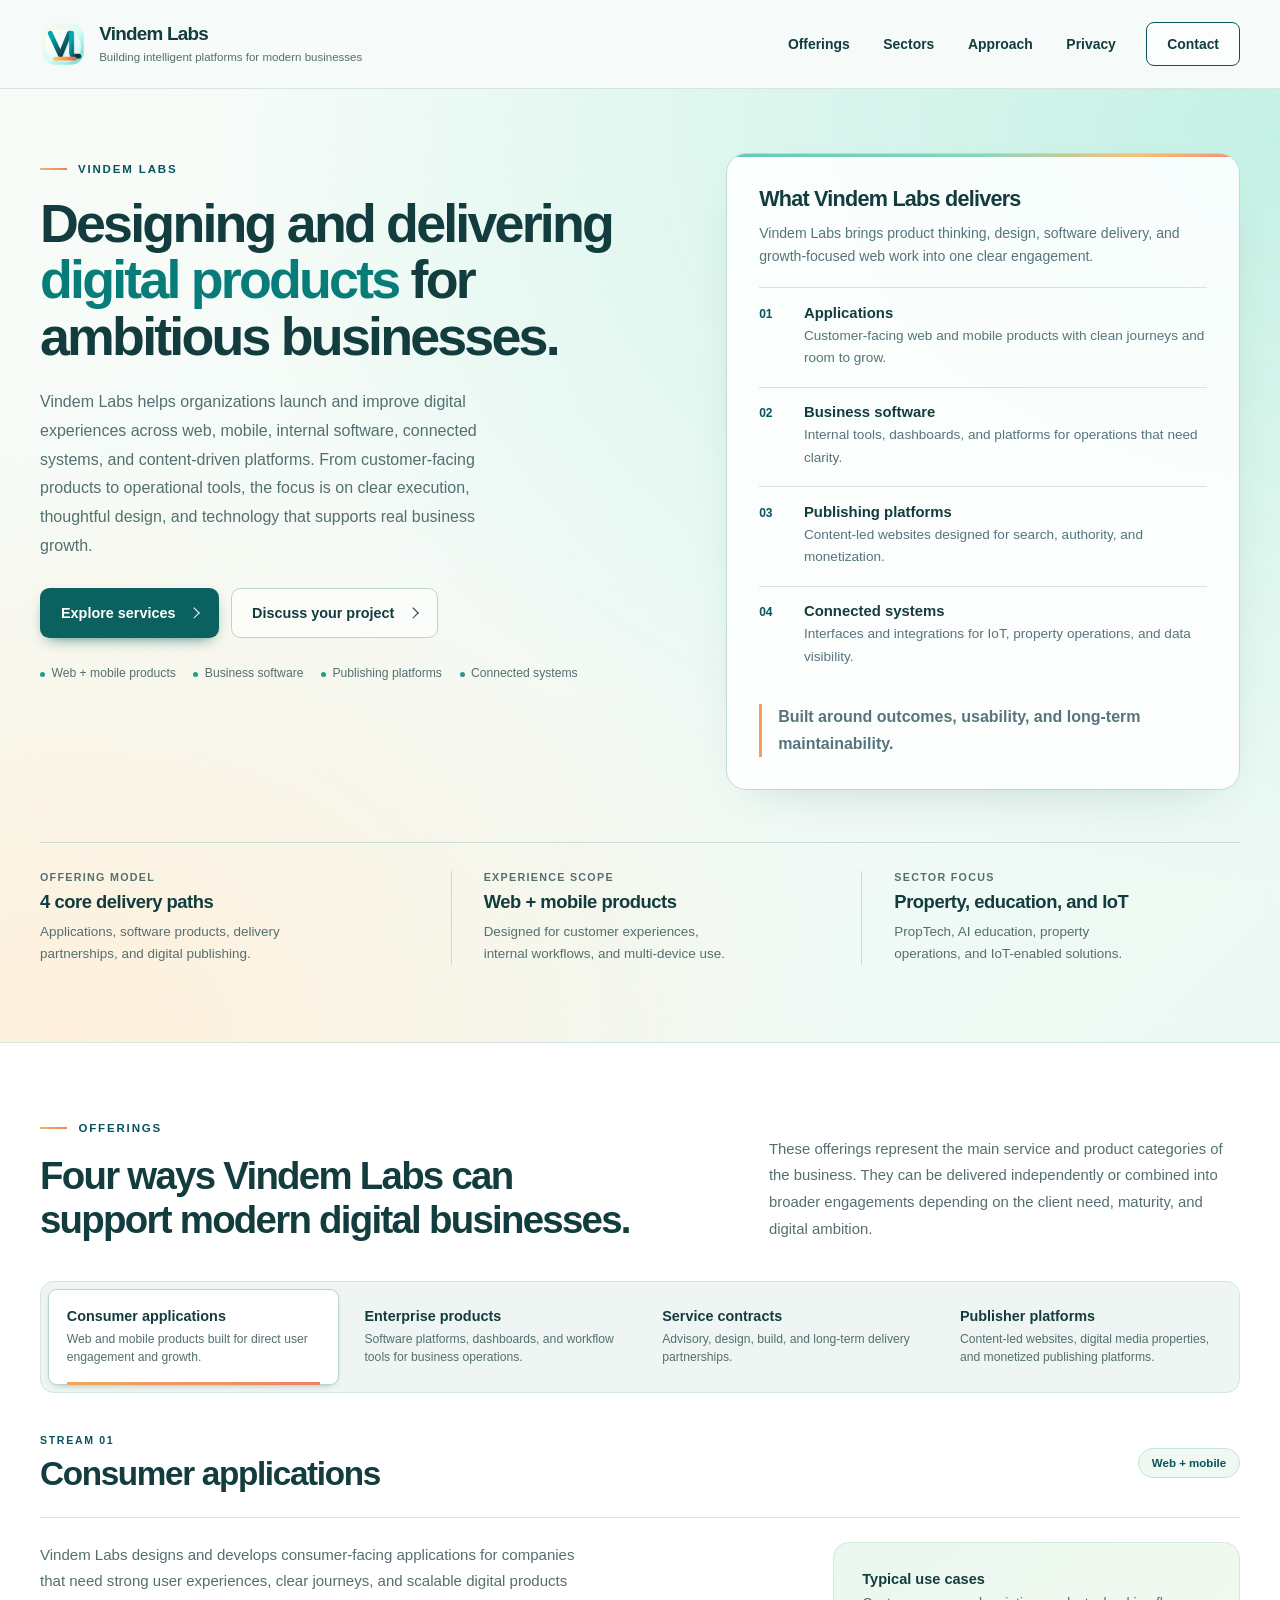
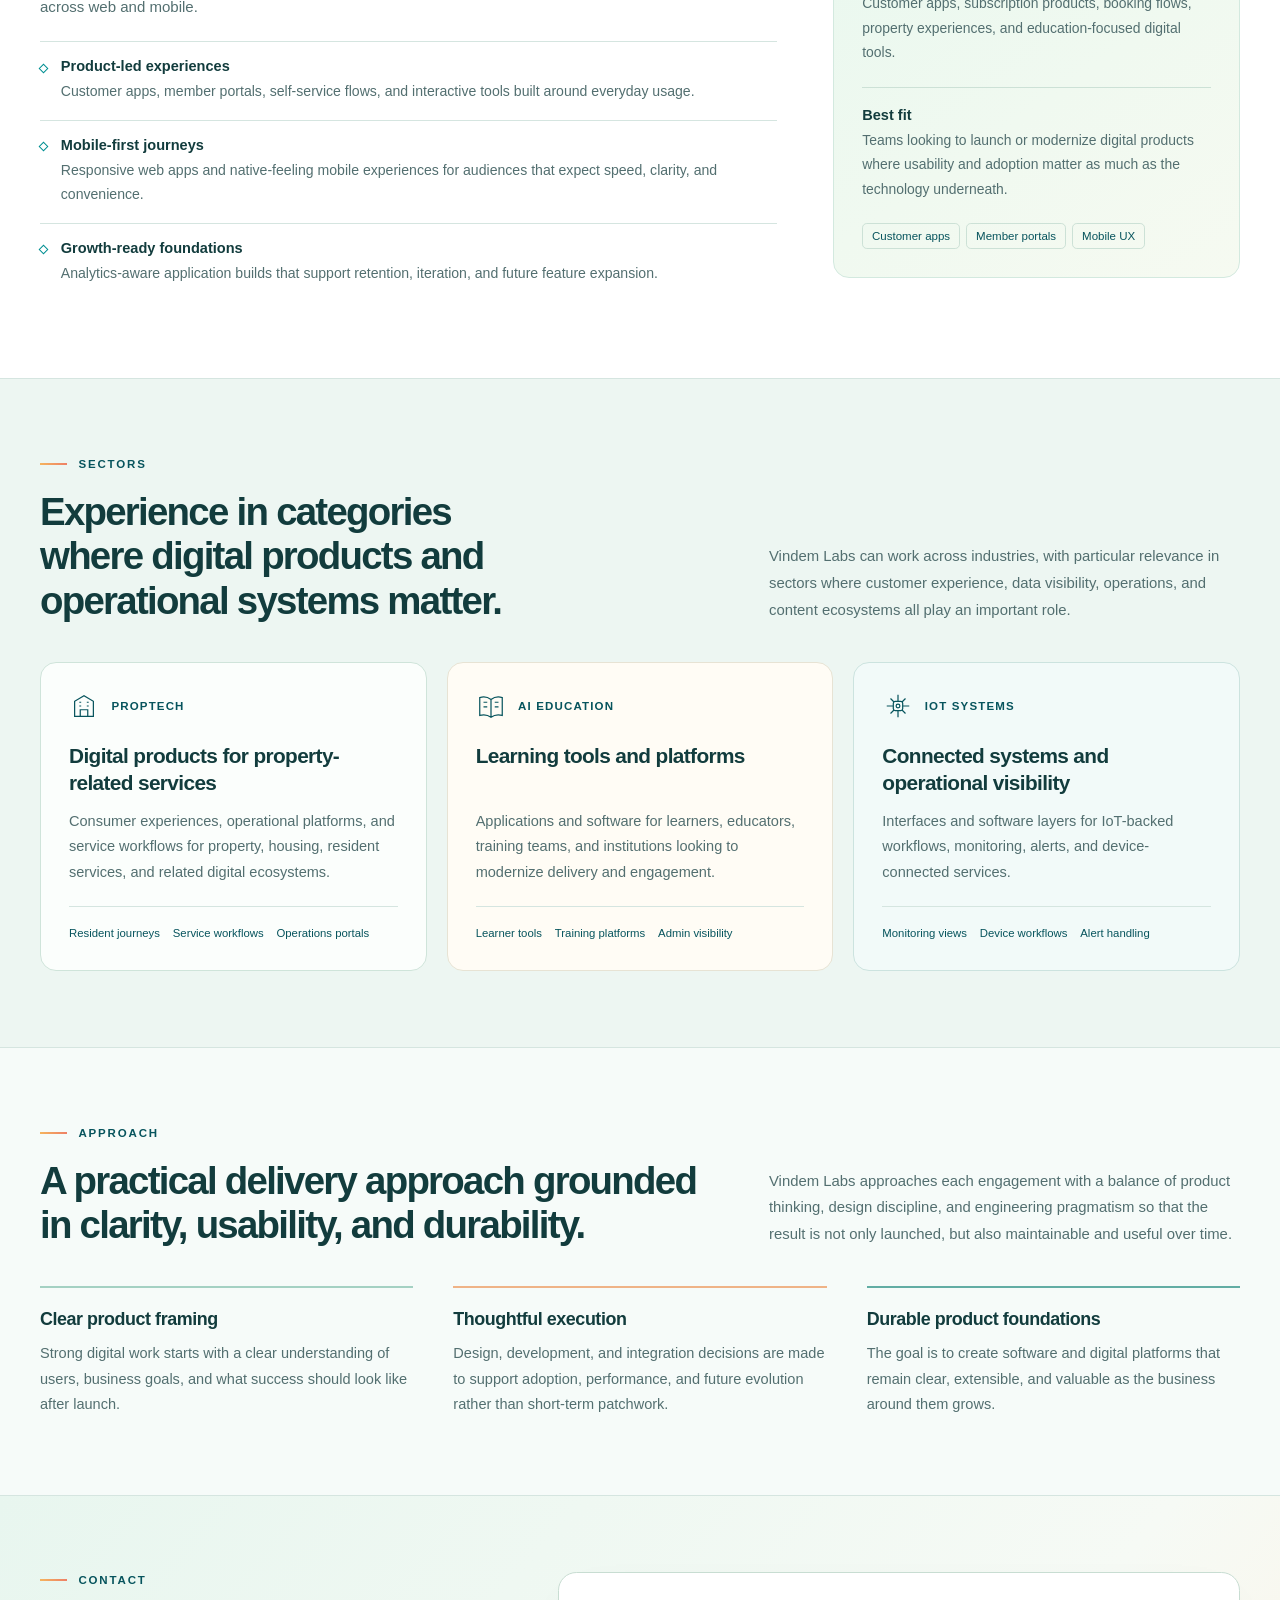
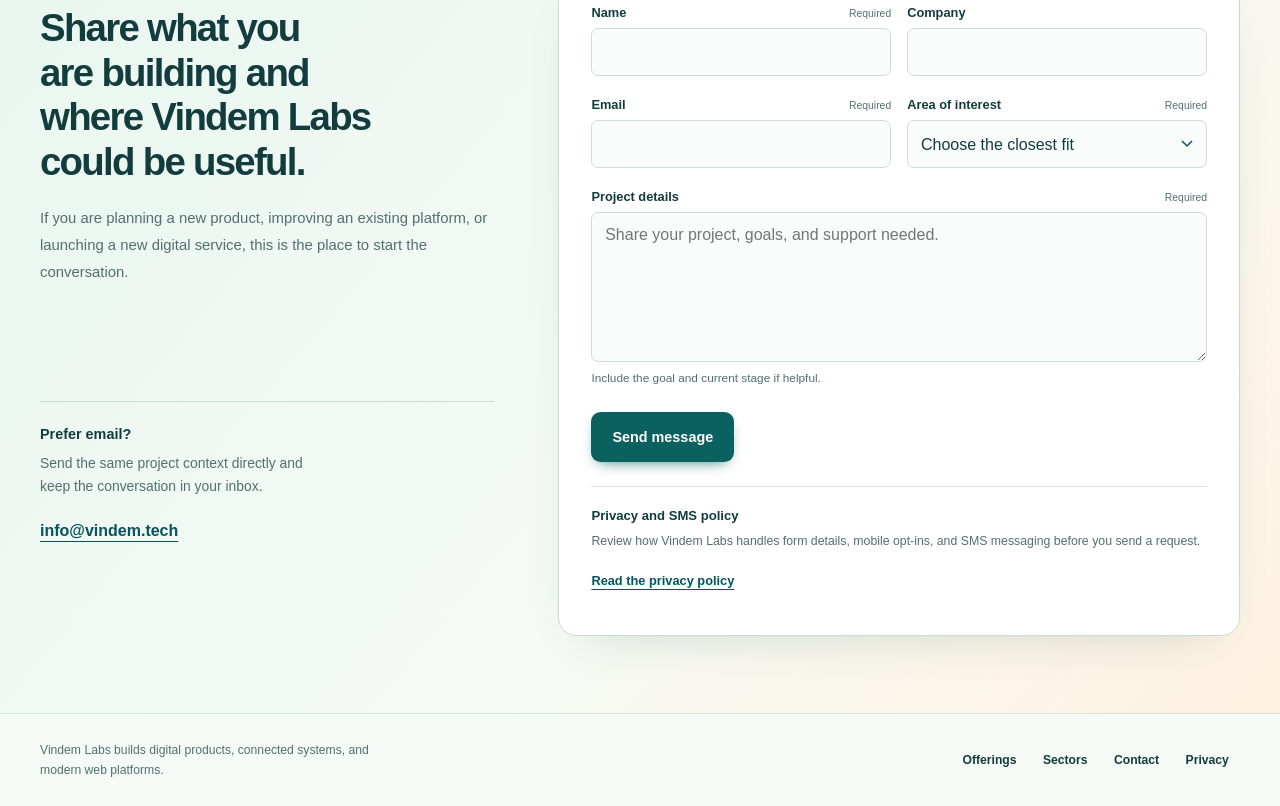
==== commit 835ed4a6: "Sync deploy branch from docs 2c176f43bb3aabc86da8b10bff45b1cb25d96052" ====
--- a/index.html
+++ b/index.html
@@ -52,1888 +52,7 @@
         }
       }
     </script>
-    <style>
-      :root {
-        --bg: #f8fffc;
-        --bg-deep: #c9fbf4;
-        --panel: rgba(255, 255, 255, 0.8);
-        --panel-strong: rgba(255, 255, 255, 0.96);
-        --text: #133138;
-        --muted: #55747b;
-        --line: rgba(19, 49, 56, 0.1);
-        --brand: #00a7b3;
-        --brand-deep: #07545d;
-        --brand-soft: #a7f3ec;
-        --accent: #ff9861;
-        --ink: #213e44;
-        --cream: #fff5df;
-        --mint: #d4fbef;
-        --shadow: 0 18px 42px rgba(7, 84, 93, 0.085);
-        --shadow-strong: 0 28px 70px rgba(7, 84, 93, 0.14);
-        --radius: 22px;
-        --max: 1180px;
-      }
-
-      * {
-        box-sizing: border-box;
-      }
-
-      html {
-        scroll-behavior: smooth;
-      }
-
-      body {
-        margin: 0;
-        font-family: "Sora", "Avenir Next", "Segoe UI", sans-serif;
-        color: var(--text);
-        overflow-x: hidden;
-        background:
-          radial-gradient(circle at 7% 10%, rgba(255, 246, 224, 1), transparent 25rem),
-          radial-gradient(circle at 86% 8%, rgba(0, 196, 204, 0.3), transparent 25rem),
-          radial-gradient(circle at 18% 92%, rgba(255, 164, 104, 0.22), transparent 28rem),
-          linear-gradient(180deg, #ffffff 0%, var(--bg) 43%, var(--bg-deep) 100%);
-      }
-
-      body::before {
-        content: "";
-        position: fixed;
-        inset: 7rem auto auto 50%;
-        width: min(46vw, 620px);
-        height: min(46vw, 620px);
-        transform: translateX(12%);
-        border-radius: 38% 62% 44% 56%;
-        background:
-          linear-gradient(135deg, rgba(0, 196, 204, 0.26), rgba(255, 164, 104, 0.2)),
-          radial-gradient(circle at 35% 35%, rgba(255, 255, 255, 0.94), transparent 34%);
-        filter: blur(2px);
-        opacity: 0.8;
-        pointer-events: none;
-        z-index: -1;
-      }
-
-      a {
-        color: inherit;
-        text-decoration: none;
-      }
-
-      img,
-      svg {
-        display: block;
-        max-width: 100%;
-      }
-
-      button,
-      input,
-      textarea,
-      select {
-        font: inherit;
-      }
-
-      .shell {
-        width: min(calc(100% - 2rem), var(--max));
-        margin: 0 auto;
-      }
-
-      .visually-hidden {
-        position: absolute;
-        width: 1px;
-        height: 1px;
-        padding: 0;
-        margin: -1px;
-        overflow: hidden;
-        clip: rect(0, 0, 0, 0);
-        white-space: nowrap;
-        border: 0;
-      }
-
-      .site-header {
-        position: sticky;
-        top: 0;
-        z-index: 20;
-        backdrop-filter: blur(18px);
-        background: rgba(247, 253, 250, 0.84);
-        border-bottom: 1px solid rgba(19, 49, 56, 0.06);
-      }
-
-      .skip-link {
-        position: fixed;
-        top: 1rem;
-        left: 1rem;
-        z-index: 50;
-        transform: translateY(-160%);
-        padding: 0.8rem 1rem;
-        border-radius: 0.8rem;
-        background: var(--brand-deep);
-        color: #fff;
-        font-weight: 800;
-        box-shadow: var(--shadow);
-        transition: transform 180ms ease;
-      }
-
-      .skip-link:focus-visible {
-        transform: translateY(0);
-        outline: 3px solid rgba(255, 152, 97, 0.6);
-        outline-offset: 3px;
-      }
-
-      main:focus {
-        outline: none;
-      }
-
-      .site-header .shell {
-        display: flex;
-        align-items: center;
-        justify-content: space-between;
-        gap: 1rem;
-        min-height: 78px;
-        position: relative;
-      }
-
-      .brand {
-        display: flex;
-        align-items: center;
-        gap: 0.9rem;
-        min-width: 0;
-        padding: 0.35rem 0.45rem 0.35rem 0.35rem;
-        margin-left: -0.35rem;
-        border-radius: 1rem;
-        font-weight: 800;
-        letter-spacing: 0;
-        transition: background 180ms ease, box-shadow 180ms ease, transform 180ms ease;
-      }
-
-      .brand:hover {
-        background: rgba(255, 255, 255, 0.5);
-      }
-
-      .brand:focus-visible {
-        background: linear-gradient(135deg, rgba(216, 251, 245, 0.86), rgba(255, 248, 242, 0.76));
-        box-shadow:
-          0 0 0 3px rgba(255, 255, 255, 0.94),
-          0 0 0 6px rgba(0, 167, 179, 0.28),
-          0 10px 24px rgba(7, 84, 93, 0.12);
-        outline: none;
-      }
-
-      .brand-mark {
-        width: 2.7rem;
-        height: 2.7rem;
-        border-radius: 0.95rem;
-        box-shadow: 0 8px 22px rgba(7, 84, 93, 0.18);
-        overflow: hidden;
-        flex: 0 0 auto;
-      }
-
-      .brand-copy {
-        min-width: 0;
-      }
-
-      .brand-mark img {
-        display: block;
-        width: 100%;
-        height: 100%;
-      }
-
-      .brand-copy small {
-        display: block;
-        color: var(--muted);
-        font-size: 0.75rem;
-        font-weight: 600;
-        letter-spacing: 0.08em;
-        text-transform: uppercase;
-      }
-
-      nav {
-        display: flex;
-        align-items: center;
-        gap: 1.15rem;
-        flex-wrap: wrap;
-        justify-content: flex-end;
-      }
-
-      .site-header nav a {
-        display: inline-flex;
-        align-items: center;
-        min-height: 2.5rem;
-        padding: 0 0.62rem;
-        position: relative;
-        color: var(--muted);
-        font-size: 0.95rem;
-        border-radius: 0.65rem;
-        transition: color 180ms ease, background 180ms ease, box-shadow 180ms ease;
-      }
-
-      .site-header nav a:hover,
-      .site-header nav a:focus-visible {
-        color: var(--text);
-      }
-
-      .site-header nav a:hover {
-        background: rgba(255, 255, 255, 0.54);
-        box-shadow: inset 0 -3px 0 rgba(255, 152, 97, 0.5);
-      }
-
-      .site-header nav a:focus-visible {
-        background: linear-gradient(135deg, rgba(216, 251, 245, 0.86), rgba(255, 248, 242, 0.76));
-        box-shadow:
-          0 0 0 3px rgba(255, 255, 255, 0.94),
-          0 0 0 6px rgba(0, 167, 179, 0.28),
-          0 10px 24px rgba(7, 84, 93, 0.12);
-        outline: none;
-      }
-
-      .site-header nav a:focus-visible::after {
-        content: "";
-        position: absolute;
-        left: 0.55rem;
-        right: 0.55rem;
-        bottom: 0.18rem;
-        height: 3px;
-        border-radius: 999px;
-        background: linear-gradient(90deg, var(--brand), var(--accent));
-      }
-
-      .mobile-nav {
-        display: none;
-        position: relative;
-      }
-
-      .mobile-nav summary {
-        list-style: none;
-        width: 3rem;
-        height: 3rem;
-        padding: 0;
-      }
-
-      .mobile-nav summary::-webkit-details-marker {
-        display: none;
-      }
-
-      .mobile-nav[open] summary {
-        border-color: rgba(0, 167, 179, 0.42);
-        background: rgba(190, 236, 231, 0.5);
-      }
-
-      .mobile-nav summary:focus-visible {
-        box-shadow:
-          0 0 0 3px rgba(255, 255, 255, 0.94),
-          0 0 0 6px rgba(0, 167, 179, 0.28),
-          0 10px 24px rgba(7, 84, 93, 0.12);
-        outline: none;
-      }
-
-      .menu-icon {
-        display: grid;
-        gap: 0.28rem;
-        width: 1.2rem;
-      }
-
-      .menu-icon span {
-        display: block;
-        height: 2px;
-        border-radius: 999px;
-        background: currentColor;
-        transition: transform 180ms ease, opacity 180ms ease;
-      }
-
-      .mobile-nav[open] .menu-icon span:first-child {
-        transform: translateY(0.39rem) rotate(45deg);
-      }
-
-      .mobile-nav[open] .menu-icon span:nth-child(2) {
-        opacity: 0;
-      }
-
-      .mobile-nav[open] .menu-icon span:last-child {
-        transform: translateY(-0.39rem) rotate(-45deg);
-      }
-
-      .mobile-nav-panel {
-        position: absolute;
-        top: calc(100% + 0.75rem);
-        right: 0;
-        width: min(22rem, calc(100vw - 2rem));
-        display: grid;
-        gap: 0.4rem;
-        max-height: calc(100vh - 6rem);
-        overflow-y: auto;
-        padding: 0.65rem;
-        border-radius: 1.1rem;
-        background:
-          linear-gradient(180deg, rgba(255, 255, 255, 0.98), rgba(248, 255, 252, 0.94)),
-          radial-gradient(circle at 100% 0%, rgba(167, 243, 236, 0.54), transparent 10rem);
-        border: 1px solid rgba(0, 126, 139, 0.12);
-        box-shadow: 0 18px 42px rgba(7, 84, 93, 0.14);
-        backdrop-filter: blur(16px);
-        z-index: 30;
-      }
-
-      .mobile-nav-panel a {
-        display: flex;
-        align-items: center;
-        min-height: 3rem;
-        padding: 0.78rem 0.9rem;
-        border: 1px solid transparent;
-        border-radius: 0.82rem;
-        background: rgba(255, 255, 255, 0.58);
-        color: var(--text);
-        font-weight: 700;
-        transition:
-          background 180ms ease,
-          border-color 180ms ease,
-          box-shadow 180ms ease,
-          color 180ms ease;
-      }
-
-      .mobile-nav-panel a:hover,
-      .mobile-nav-panel a:focus-visible {
-        background: linear-gradient(135deg, rgba(216, 251, 245, 0.86), rgba(255, 248, 242, 0.76));
-        border-color: rgba(0, 167, 179, 0.22);
-        box-shadow:
-          inset 4px 0 0 var(--accent),
-          0 0 0 2px rgba(0, 167, 179, 0.16);
-        color: var(--brand-deep);
-        outline: none;
-      }
-
-      .button {
-        display: inline-flex;
-        align-items: center;
-        justify-content: center;
-        gap: 0.6rem;
-        border-radius: 0.8rem;
-        padding: 0.92rem 1.28rem;
-        border: 1px solid transparent;
-        font-weight: 700;
-        cursor: pointer;
-        box-shadow: 0 10px 22px rgba(7, 84, 93, 0.08);
-        transition:
-          transform 180ms ease,
-          background 180ms ease,
-          border-color 180ms ease,
-          box-shadow 180ms ease;
-      }
-
-      .button:hover,
-      .button:focus-visible {
-        transform: translateY(-1px);
-        box-shadow: 0 16px 30px rgba(7, 84, 93, 0.12);
-      }
-
-      .button:focus-visible {
-        outline: 3px solid rgba(255, 152, 97, 0.5);
-        outline-offset: 3px;
-      }
-
-      .button:active {
-        transform: translateY(0);
-        box-shadow: 0 8px 18px rgba(7, 84, 93, 0.1);
-      }
-
-      .button.primary {
-        background: linear-gradient(135deg, var(--brand-deep), var(--brand));
-        color: #fff;
-        box-shadow: 0 14px 30px rgba(0, 126, 139, 0.2);
-      }
-
-      .button.primary:hover,
-      .button.primary:focus-visible {
-        background: linear-gradient(135deg, #064852, #00b5bf);
-        box-shadow: 0 18px 36px rgba(0, 126, 139, 0.24);
-      }
-
-      .button.primary:disabled {
-        background: rgba(19, 49, 56, 0.12);
-        color: rgba(19, 49, 56, 0.66);
-        border-color: rgba(19, 49, 56, 0.08);
-        box-shadow: none;
-        cursor: not-allowed;
-        transform: none;
-      }
-
-      .button.secondary {
-        background: rgba(255, 255, 255, 0.78);
-        border-color: rgba(0, 126, 139, 0.14);
-        color: var(--brand-deep);
-      }
-
-      .button.secondary:hover,
-      .button.secondary:focus-visible {
-        background: rgba(255, 255, 255, 0.94);
-        border-color: rgba(0, 167, 179, 0.3);
-      }
-
-      main section {
-        padding: 3.65rem 0;
-        scroll-margin-top: 6.5rem;
-      }
-
-      .hero {
-        padding-top: 3.25rem;
-        position: relative;
-      }
-
-      .hero::after {
-        content: "";
-        position: absolute;
-        inset: auto 0 1rem auto;
-        width: min(52vw, 680px);
-        height: 16rem;
-        border-radius: 999px 0 0 999px;
-        background: linear-gradient(90deg, transparent, rgba(255, 255, 255, 0.58));
-        pointer-events: none;
-        z-index: -1;
-      }
-
-      .hero-grid {
-        display: grid;
-        grid-template-columns: minmax(0, 1.04fr) minmax(360px, 0.96fr);
-        gap: clamp(1.5rem, 4vw, 3.25rem);
-        align-items: start;
-      }
-
-      .hero-copy {
-        padding: 1rem 0;
-      }
-
-      .eyebrow {
-        display: inline-flex;
-        align-items: center;
-        gap: 0.5rem;
-        margin-bottom: 1.2rem;
-        padding: 0.5rem 0.85rem;
-        border-radius: 0.8rem;
-        font-size: 0.82rem;
-        font-weight: 800;
-        letter-spacing: 0.08em;
-        text-transform: uppercase;
-        background: linear-gradient(135deg, rgba(0, 167, 179, 0.16), rgba(255, 242, 220, 0.78));
-        color: var(--brand-deep);
-      }
-
-      h1,
-      h2,
-      h3,
-      p {
-        margin: 0;
-      }
-
-      h1 {
-        font-size: 4.8rem;
-        line-height: 1;
-        letter-spacing: 0;
-        max-width: 13ch;
-        background: linear-gradient(120deg, #133138 0%, #07545d 52%, #e97f59 116%);
-        -webkit-background-clip: text;
-        background-clip: text;
-        color: transparent;
-      }
-
-      .hero-copy p {
-        margin-top: 1.35rem;
-        max-width: 62ch;
-        color: var(--muted);
-        font-size: 1.07rem;
-        line-height: 1.72;
-      }
-
-      .hero-actions {
-        display: flex;
-        gap: 0.9rem;
-        flex-wrap: wrap;
-        margin-top: 1.75rem;
-      }
-
-      .hero-actions .button::after {
-        content: "";
-        width: 0.48rem;
-        height: 0.48rem;
-        border-top: 2px solid currentColor;
-        border-right: 2px solid currentColor;
-        transform: rotate(45deg);
-        opacity: 0.78;
-        transition: transform 180ms ease, opacity 180ms ease;
-      }
-
-      .hero-actions .button:hover::after,
-      .hero-actions .button:focus-visible::after {
-        transform: translateX(0.14rem) rotate(45deg);
-        opacity: 1;
-      }
-
-      .hero-proof {
-        display: flex;
-        flex-wrap: wrap;
-        gap: 0.55rem;
-        margin-top: 1.2rem;
-        max-width: 42rem;
-      }
-
-      .hero-proof span {
-        display: inline-flex;
-        align-items: center;
-        gap: 0.48rem;
-        flex: 0 1 auto;
-        min-height: 2.85rem;
-        padding: 0.6rem 0.82rem;
-        border: 1px solid rgba(0, 126, 139, 0.16);
-        border-radius: 0.75rem;
-        background:
-          linear-gradient(145deg, rgba(255, 255, 255, 0.86), rgba(245, 251, 248, 0.72)),
-          radial-gradient(circle at 100% 0%, rgba(255, 152, 97, 0.14), transparent 5.8rem);
-        color: var(--ink);
-        font-size: 0.86rem;
-        font-weight: 700;
-        line-height: 1.25;
-        box-shadow:
-          inset 0 1px 0 rgba(255, 255, 255, 0.86),
-          0 10px 24px rgba(7, 84, 93, 0.065);
-      }
-
-      .hero-proof span::before {
-        content: "";
-        width: 1rem;
-        height: 1rem;
-        border-radius: 999px;
-        flex: 0 0 auto;
-        background:
-          radial-gradient(circle at 50% 50%, #fff 0 0.17rem, transparent 0.18rem),
-          linear-gradient(135deg, var(--brand), var(--accent));
-        box-shadow:
-          0 0 0 3px rgba(0, 167, 179, 0.08),
-          0 0 0 1px rgba(255, 255, 255, 0.9);
-      }
-
-      .metric-row {
-        display: grid;
-        grid-template-columns: repeat(auto-fit, minmax(min(100%, 12.5rem), 1fr));
-        gap: 0.9rem;
-        margin-top: 2rem;
-      }
-
-      .metric-card,
-      .glass-card,
-      .stream-panel,
-      .path-card,
-      .pillar,
-      .contact-card,
-      .contact-form {
-        background: var(--panel);
-        border: 1px solid rgba(255, 255, 255, 0.78);
-        box-shadow: var(--shadow);
-        backdrop-filter: blur(16px);
-      }
-
-      .metric-card {
-        display: grid;
-        align-content: start;
-        gap: 0.55rem;
-        min-height: 10.5rem;
-        border-radius: 1.25rem;
-        padding: 1.15rem;
-        position: relative;
-        overflow: hidden;
-        background:
-          linear-gradient(160deg, rgba(255, 255, 255, 0.86), rgba(236, 252, 246, 0.64)),
-          radial-gradient(circle at 100% 0%, rgba(255, 152, 97, 0.12), transparent 8rem);
-        border-color: rgba(255, 255, 255, 0.86);
-        transition: transform 180ms ease, box-shadow 180ms ease;
-      }
-
-      .metric-card::before {
-        content: "";
-        position: absolute;
-        inset: 0 0 auto;
-        height: 4px;
-        background: linear-gradient(90deg, var(--brand), var(--accent));
-      }
-
-      .metric-card:hover,
-      .metric-card:focus-within {
-        transform: translateY(-3px);
-        box-shadow: 0 18px 38px rgba(7, 84, 93, 0.1);
-      }
-
-      .metric-card strong {
-        display: block;
-        color: var(--brand-deep);
-        font-size: 0.82rem;
-        letter-spacing: 0.08em;
-        line-height: 1.25;
-        text-transform: uppercase;
-      }
-
-      .metric-card b {
-        display: block;
-        color: var(--text);
-        font-size: 1.35rem;
-        line-height: 1.16;
-        letter-spacing: 0;
-        max-width: 13ch;
-      }
-
-      .metric-card span {
-        color: var(--muted);
-        font-size: 0.92rem;
-      }
-
-      .glass-card {
-        border-radius: var(--radius);
-        padding: clamp(1.35rem, 2.4vw, 1.85rem);
-        position: relative;
-        overflow: hidden;
-        background:
-          linear-gradient(145deg, rgba(255, 255, 255, 0.97), rgba(223, 248, 239, 0.86)),
-          radial-gradient(circle at 92% 8%, rgba(244, 151, 108, 0.18), transparent 11rem);
-        border-color: rgba(255, 255, 255, 0.9);
-        box-shadow: var(--shadow-strong);
-      }
-
-      .glass-card::before {
-        content: "";
-        position: absolute;
-        inset: 0;
-        background:
-          linear-gradient(135deg, rgba(255, 255, 255, 0.7), transparent 42%),
-          repeating-linear-gradient(135deg, rgba(0, 126, 139, 0.045) 0 1px, transparent 1px 16px);
-        pointer-events: none;
-      }
-
-      .glass-card::after {
-        content: "";
-        position: absolute;
-        width: 11rem;
-        height: 11rem;
-        right: -4.5rem;
-        bottom: -4.2rem;
-        border-radius: 50%;
-        background:
-          radial-gradient(circle, rgba(255, 255, 255, 0.7) 0 34%, transparent 35%),
-          conic-gradient(from 120deg, rgba(0, 167, 179, 0.28), rgba(244, 151, 108, 0.22), rgba(0, 167, 179, 0.28));
-        opacity: 0.72;
-        pointer-events: none;
-      }
-
-      .hero-board {
-        display: grid;
-        gap: 1rem;
-        align-self: start;
-        align-content: start;
-        background:
-          linear-gradient(150deg, rgba(255, 255, 255, 0.985), rgba(237, 252, 248, 0.92)),
-          radial-gradient(circle at 94% 8%, rgba(244, 151, 108, 0.14), transparent 10rem);
-        border-color: rgba(0, 126, 139, 0.2);
-        box-shadow:
-          0 26px 64px rgba(7, 84, 93, 0.16),
-          inset 0 1px 0 rgba(255, 255, 255, 0.92);
-      }
-
-      .hero-board > * {
-        position: relative;
-        z-index: 1;
-      }
-
-      .hero-board h2 {
-        font-size: 1.45rem;
-        letter-spacing: 0;
-        margin-bottom: 0.55rem;
-      }
-
-      .hero-board > div:first-child {
-        padding-bottom: 0.9rem;
-        border-bottom: 1px solid rgba(0, 126, 139, 0.12);
-      }
-
-      .hero-board p,
-      .section-copy p,
-      .stream-content p,
-      .path-card p,
-      .pillar p,
-      .contact-card p {
-        color: var(--muted);
-        line-height: 1.65;
-      }
-
-      .delivery-list,
-      .pill-list,
-      .stat-list {
-        display: flex;
-        flex-wrap: wrap;
-        gap: 0.7rem;
-      }
-
-      .delivery-list {
-        display: grid;
-        gap: 0.72rem;
-      }
-
-      .delivery-item {
-        position: relative;
-        overflow: hidden;
-        display: grid;
-        grid-template-columns: 2.7rem minmax(0, 1fr);
-        gap: 0.95rem;
-        align-items: start;
-        padding: 0.9rem 0.95rem 0.9rem 1.05rem;
-        border: 1px solid rgba(0, 126, 139, 0.16);
-        border-radius: 1rem;
-        background:
-          linear-gradient(145deg, rgba(255, 255, 255, 0.94), rgba(247, 253, 250, 0.82)),
-          radial-gradient(circle at 100% 0%, rgba(255, 152, 97, 0.1), transparent 7rem);
-        box-shadow:
-          inset 0 1px 0 rgba(255, 255, 255, 0.78),
-          0 10px 22px rgba(7, 84, 93, 0.055);
-        transition: transform 180ms ease, border-color 180ms ease, box-shadow 180ms ease;
-      }
-
-      .delivery-item::before {
-        content: "";
-        position: absolute;
-        inset: 0 auto 0 0;
-        width: 3px;
-        background: linear-gradient(180deg, var(--brand), var(--accent));
-        opacity: 0.62;
-      }
-
-      .delivery-item:hover,
-      .delivery-item:focus-within {
-        transform: translateY(-2px);
-        border-color: rgba(0, 167, 179, 0.26);
-        box-shadow:
-          inset 0 1px 0 rgba(255, 255, 255, 0.86),
-          0 15px 28px rgba(7, 84, 93, 0.08);
-      }
-
-      .delivery-item:first-child {
-        border-top: 1px solid rgba(0, 126, 139, 0.12);
-      }
-
-      .delivery-item .delivery-code {
-        display: inline-grid;
-        place-items: center;
-        width: 2.2rem;
-        height: 2.2rem;
-        border-radius: 0.75rem;
-        background: linear-gradient(145deg, rgba(0, 167, 179, 0.22), rgba(244, 151, 108, 0.2));
-        color: var(--brand-deep);
-        font-size: 0.78rem;
-        font-variant-numeric: tabular-nums;
-        font-weight: 800;
-        box-shadow: inset 0 0 0 1px rgba(0, 126, 139, 0.08);
-      }
-
-      .delivery-item strong {
-        display: block;
-        margin-bottom: 0.2rem;
-      }
-
-      .delivery-note {
-        border-left: 3px solid var(--accent);
-        padding-left: 1rem;
-        color: var(--ink);
-        font-weight: 700;
-      }
-
-      .pill-list span,
-      .stat-list span {
-        padding: 0.6rem 0.85rem;
-        border-radius: 0.7rem;
-        font-size: 0.88rem;
-        background: rgba(19, 49, 56, 0.06);
-      }
-
-      .section-head {
-        display: grid;
-        grid-template-columns: 0.92fr 1fr;
-        gap: 1.4rem;
-        align-items: end;
-        margin-bottom: 1.55rem;
-      }
-
-      .section-head h2 {
-        font-size: 3rem;
-        line-height: 1.08;
-        letter-spacing: 0;
-      }
-
-      .section-kicker {
-        color: var(--brand-deep);
-        font-size: 0.85rem;
-        font-weight: 800;
-        letter-spacing: 0.09em;
-        text-transform: uppercase;
-        margin-bottom: 0.55rem;
-      }
-
-      .stream-shell {
-        display: grid;
-        grid-template-columns: minmax(17rem, 19.5rem) minmax(0, 1fr);
-        gap: 1.15rem;
-        align-items: start;
-      }
-
-      .stream-tabs {
-        display: grid;
-        gap: 0.72rem;
-        padding: 0.7rem;
-        border: 1px solid rgba(0, 126, 139, 0.1);
-        border-radius: 1.45rem;
-        background:
-          linear-gradient(180deg, rgba(255, 255, 255, 0.74), rgba(255, 255, 255, 0.48)),
-          radial-gradient(circle at 0 0, rgba(183, 242, 234, 0.52), transparent 12rem);
-        box-shadow: 0 16px 34px rgba(7, 84, 93, 0.07);
-      }
-
-      .stream-mobile-summary {
-        display: none;
-      }
-
-      .stream-tab {
-        appearance: none;
-        width: 100%;
-        position: relative;
-        overflow: hidden;
-        text-align: left;
-        padding: 1.05rem 1.1rem 1.05rem 1.25rem;
-        border-radius: 1rem;
-        border: 1px solid var(--line);
-        background: rgba(255, 255, 255, 0.62);
-        color: var(--text);
-        cursor: pointer;
-        box-shadow: 0 8px 22px rgba(7, 84, 93, 0.045);
-        transition:
-          transform 180ms ease,
-          border-color 180ms ease,
-          background 180ms ease,
-          box-shadow 180ms ease;
-      }
-
-      .stream-tab::before {
-        content: "";
-        position: absolute;
-        inset: 0 auto 0 0;
-        width: 4px;
-        background: linear-gradient(180deg, var(--brand), var(--accent));
-        opacity: 0;
-        transition: opacity 180ms ease;
-      }
-
-      .stream-tab:hover,
-      .stream-tab:focus-visible,
-      .stream-tab[aria-selected="true"] {
-        transform: translateX(4px);
-        border-color: rgba(0, 167, 179, 0.42);
-        background: rgba(255, 255, 255, 0.88);
-      }
-
-      .stream-tab[aria-selected="true"] {
-        color: var(--brand-deep);
-        box-shadow: 0 16px 34px rgba(7, 84, 93, 0.14);
-      }
-
-      .stream-tab[aria-selected="true"]::before {
-        opacity: 1;
-      }
-
-      .stream-tab:focus-visible {
-        outline: 3px solid rgba(255, 152, 97, 0.5);
-        outline-offset: 3px;
-      }
-
-      .stream-tab strong {
-        display: block;
-        font-size: 1rem;
-        margin-bottom: 0.25rem;
-      }
-
-      .stream-tab span {
-        color: var(--muted);
-        font-size: 0.9rem;
-        line-height: 1.45;
-      }
-
-      .stream-panel {
-        min-height: 468px;
-        border-radius: 1.75rem;
-        padding: 1.5rem;
-        background:
-          linear-gradient(150deg, rgba(255, 255, 255, 0.86), rgba(245, 251, 248, 0.74)),
-          radial-gradient(circle at 100% 0%, rgba(190, 236, 231, 0.72), transparent 15rem);
-      }
-
-      .stream-panel[hidden] {
-        display: none;
-      }
-
-      .stream-header {
-        display: flex;
-        justify-content: space-between;
-        gap: 1rem;
-        align-items: start;
-        margin-bottom: 1rem;
-      }
-
-      .stream-header h3 {
-        font-size: 1.8rem;
-        letter-spacing: 0;
-      }
-
-      .stream-badge {
-        padding: 0.45rem 0.7rem;
-        border-radius: 0.7rem;
-        background: rgba(0, 167, 179, 0.13);
-        color: var(--brand-deep);
-        white-space: nowrap;
-        font-size: 0.82rem;
-        font-weight: 800;
-        letter-spacing: 0.08em;
-        text-transform: uppercase;
-      }
-
-      .stream-grid {
-        display: grid;
-        grid-template-columns: 1.3fr 0.9fr;
-        gap: 1rem;
-      }
-
-      .stream-content,
-      .stream-side,
-      .sub-list {
-        display: grid;
-        gap: 1rem;
-      }
-
-      .contact-direct {
-        display: grid;
-        gap: 0.45rem;
-        position: relative;
-        overflow: hidden;
-        padding: clamp(1.1rem, 2vw, 1.35rem);
-        border: 1px solid rgba(0, 126, 139, 0.18);
-        border-radius: 1.25rem;
-        background:
-          linear-gradient(145deg, rgba(255, 255, 255, 0.98), rgba(229, 251, 246, 0.82)),
-          radial-gradient(circle at 100% 0%, rgba(255, 152, 97, 0.2), transparent 10rem);
-        box-shadow:
-          inset 0 1px 0 rgba(255, 255, 255, 0.88),
-          0 18px 38px rgba(7, 84, 93, 0.09);
-        transition: transform 180ms ease, border-color 180ms ease, box-shadow 180ms ease;
-      }
-
-      .contact-direct::before {
-        content: "";
-        position: absolute;
-        inset: 0 0 auto;
-        height: 5px;
-        background: linear-gradient(90deg, var(--accent), var(--brand));
-      }
-
-      .contact-direct:hover,
-      .contact-direct:focus-within {
-        transform: translateY(-2px);
-        border-color: rgba(0, 167, 179, 0.28);
-        box-shadow:
-          inset 0 1px 0 rgba(255, 255, 255, 0.9),
-          0 22px 46px rgba(7, 84, 93, 0.12);
-      }
-
-      .contact-direct span {
-        color: var(--muted);
-        font-size: 0.88rem;
-        line-height: 1.45;
-      }
-
-      .contact-direct a {
-        justify-self: start;
-        display: inline-flex;
-        align-items: center;
-        max-width: 100%;
-        min-height: 2.8rem;
-        padding: 0.68rem 0.9rem;
-        border: 1px solid rgba(7, 84, 93, 0.1);
-        border-radius: 0.8rem;
-        background: rgba(255, 255, 255, 0.74);
-        color: var(--brand-deep);
-        font-weight: 800;
-        overflow-wrap: anywhere;
-        box-shadow: 0 8px 18px rgba(7, 84, 93, 0.06);
-      }
-
-      .contact-direct a:hover,
-      .contact-direct a:focus-visible {
-        background: rgba(216, 251, 245, 0.86);
-        border-color: rgba(0, 167, 179, 0.24);
-        outline: 3px solid rgba(255, 152, 97, 0.36);
-        outline-offset: 3px;
-      }
-
-      .sub-item,
-      .checkpoint {
-        padding: 1rem;
-        border-radius: 0.8rem;
-        background: rgba(19, 49, 56, 0.04);
-        border: 1px solid rgba(19, 49, 56, 0.06);
-      }
-
-      .sub-item strong,
-      .checkpoint strong,
-      .pillar h3,
-      .path-card h3,
-      .contact-card h3 {
-        display: block;
-        margin-bottom: 0.4rem;
-        font-size: 1rem;
-      }
-
-      .path-grid,
-      .pillar-grid {
-        display: grid;
-        grid-template-columns: repeat(3, minmax(0, 1fr));
-        gap: 1.1rem;
-      }
-
-      .path-card,
-      .pillar,
-      .contact-card,
-      .contact-form {
-        border-radius: 1.5rem;
-        padding: 1.25rem;
-        transition: transform 180ms ease, box-shadow 180ms ease;
-      }
-
-      .path-card,
-      .pillar {
-        position: relative;
-        overflow: hidden;
-        background:
-          linear-gradient(150deg, rgba(255, 255, 255, 0.9), rgba(236, 252, 246, 0.66)),
-          radial-gradient(circle at 100% 0%, rgba(255, 152, 97, 0.12), transparent 9rem);
-      }
-
-      .path-card {
-        --path-accent: var(--brand);
-        --path-accent-soft: rgba(0, 167, 179, 0.12);
-        display: grid;
-        grid-template-rows: auto auto minmax(5.5rem, 1fr) auto;
-        gap: 0.45rem;
-        min-height: 20rem;
-        padding: clamp(1.2rem, 2vw, 1.45rem);
-        padding-right: clamp(4.4rem, 8vw, 5.25rem);
-        border-color: rgba(0, 126, 139, 0.14);
-        box-shadow:
-          inset 0 1px 0 rgba(255, 255, 255, 0.86),
-          0 16px 36px rgba(7, 84, 93, 0.075);
-      }
-
-      .path-card:nth-child(2) {
-        --path-accent: var(--accent);
-        --path-accent-soft: rgba(255, 152, 97, 0.14);
-      }
-
-      .path-card:nth-child(3) {
-        --path-accent: var(--brand-deep);
-        --path-accent-soft: rgba(7, 84, 93, 0.12);
-      }
-
-      .path-card > * {
-        position: relative;
-        z-index: 1;
-      }
-
-      .path-card::before,
-      .pillar::before {
-        content: "";
-        position: absolute;
-        inset: 0 0 auto;
-        height: 4px;
-        background: linear-gradient(90deg, var(--path-accent, var(--brand)), var(--accent));
-      }
-
-      .path-card::after {
-        content: "";
-        position: absolute;
-        top: 1.05rem;
-        right: 1.05rem;
-        width: 3.35rem;
-        height: 3.35rem;
-        border-radius: 1rem;
-        background:
-          linear-gradient(135deg, rgba(255, 255, 255, 0.72), rgba(255, 255, 255, 0.18)),
-          conic-gradient(from 135deg, rgba(0, 167, 179, 0.88), rgba(255, 152, 97, 0.78), rgba(0, 167, 179, 0.88));
-        box-shadow:
-          inset 0 0 0 1px rgba(255, 255, 255, 0.58),
-          0 14px 28px rgba(7, 84, 93, 0.12);
-        opacity: 0.86;
-        transform: rotate(8deg);
-      }
-
-      .path-card:nth-child(2)::after {
-        background:
-          linear-gradient(135deg, rgba(255, 255, 255, 0.72), rgba(255, 255, 255, 0.18)),
-          conic-gradient(from 155deg, rgba(255, 152, 97, 0.82), rgba(7, 84, 93, 0.74), rgba(255, 152, 97, 0.82));
-        transform: rotate(-7deg);
-      }
-
-      .path-card:nth-child(3)::after {
-        background:
-          linear-gradient(135deg, rgba(255, 255, 255, 0.72), rgba(255, 255, 255, 0.18)),
-          conic-gradient(from 115deg, rgba(7, 84, 93, 0.84), rgba(0, 167, 179, 0.78), rgba(255, 152, 97, 0.74), rgba(7, 84, 93, 0.84));
-        transform: rotate(5deg);
-      }
-
-      .path-card:hover,
-      .path-card:focus-within,
-      .pillar:hover,
-      .pillar:focus-within {
-        transform: translateY(-3px);
-        box-shadow: 0 20px 44px rgba(7, 84, 93, 0.11);
-      }
-
-      .path-card:hover,
-      .path-card:focus-within {
-        border-color: rgba(0, 167, 179, 0.26);
-        box-shadow:
-          inset 0 1px 0 rgba(255, 255, 255, 0.9),
-          0 22px 50px rgba(7, 84, 93, 0.12);
-      }
-
-      .path-card em {
-        display: inline-block;
-        justify-self: start;
-        margin-bottom: 0.75rem;
-        padding: 0.42rem 0.6rem;
-        border: 1px solid var(--path-accent-soft);
-        border-radius: 0.6rem;
-        background:
-          linear-gradient(135deg, rgba(255, 255, 255, 0.8), rgba(255, 255, 255, 0.58)),
-          linear-gradient(135deg, var(--path-accent-soft), transparent);
-        font-style: normal;
-        color: var(--brand-deep);
-        font-weight: 800;
-        letter-spacing: 0.08em;
-        text-transform: uppercase;
-        font-size: 0.8rem;
-      }
-
-      .path-card h3 {
-        line-height: 1.22;
-      }
-
-      .path-highlights {
-        display: flex;
-        flex-wrap: wrap;
-        gap: 0.55rem;
-        align-self: end;
-        margin-top: 1rem;
-        padding-top: 1rem;
-        border-top: 1px solid rgba(19, 49, 56, 0.08);
-      }
-
-      .path-highlights span {
-        padding: 0.5rem 0.65rem;
-        border-radius: 0.65rem;
-        border: 1px solid var(--path-accent-soft);
-        background: rgba(255, 255, 255, 0.72);
-        color: var(--brand-deep);
-        font-size: 0.82rem;
-        font-weight: 800;
-        line-height: 1.25;
-      }
-
-      .pillar {
-        min-height: 100%;
-      }
-
-      .contact-layout {
-        display: grid;
-        grid-template-columns: minmax(16rem, 0.64fr) minmax(0, 1.36fr);
-        gap: clamp(1rem, 2vw, 1.35rem);
-        align-items: start;
-      }
-
-      .contact-card {
-        display: grid;
-        gap: 1rem;
-        align-content: start;
-        position: sticky;
-        top: 6.25rem;
-        padding: 0;
-        border-color: transparent;
-        background: transparent;
-        box-shadow: none;
-        backdrop-filter: none;
-      }
-
-      .contact-form {
-        display: grid;
-        gap: 1rem;
-        position: relative;
-        overflow: hidden;
-        background: rgba(255, 255, 255, 0.9);
-        border-color: rgba(255, 255, 255, 0.9);
-      }
-
-      .contact-form::before {
-        content: "";
-        position: absolute;
-        inset: 0 0 auto;
-        height: 5px;
-        background: linear-gradient(90deg, var(--brand), var(--accent));
-      }
-
-      .form-grid {
-        display: grid;
-        grid-template-columns: repeat(2, minmax(0, 1fr));
-        gap: 0.9rem;
-      }
-
-      .field {
-        display: grid;
-        gap: 0.45rem;
-      }
-
-      .field.full {
-        grid-column: 1 / -1;
-      }
-
-      .field label {
-        display: flex;
-        align-items: baseline;
-        justify-content: space-between;
-        gap: 0.75rem;
-        font-size: 0.88rem;
-        font-weight: 700;
-      }
-
-      .required-mark {
-        display: inline-flex;
-        align-items: center;
-        min-height: 1.35rem;
-        padding: 0.18rem 0.45rem;
-        border-radius: 0.45rem;
-        background: rgba(0, 167, 179, 0.1);
-        color: var(--brand-deep);
-        font-size: 0.72rem;
-        font-weight: 800;
-        letter-spacing: 0.08em;
-        text-transform: uppercase;
-      }
-
-      .field-hint {
-        color: var(--muted);
-        font-size: 0.8rem;
-        line-height: 1.45;
-      }
-
-      .field input,
-      .field textarea,
-      .field select {
-        width: 100%;
-        border: 1px solid var(--line);
-        border-radius: 1rem;
-        padding: 0.95rem 1rem;
-        background: rgba(255, 255, 255, 0.88);
-        color: var(--text);
-        box-shadow: inset 0 1px 0 rgba(255, 255, 255, 0.72);
-        transition:
-          background 180ms ease,
-          border-color 180ms ease,
-          box-shadow 180ms ease;
-      }
-
-      .field select {
-        appearance: none;
-        min-height: 3.45rem;
-        padding-right: 2.8rem;
-        background-image:
-          linear-gradient(45deg, transparent 50%, var(--brand-deep) 50%),
-          linear-gradient(135deg, var(--brand-deep) 50%, transparent 50%);
-        background-position:
-          calc(100% - 1.25rem) 50%,
-          calc(100% - 0.9rem) 50%;
-        background-size: 0.42rem 0.42rem, 0.42rem 0.42rem;
-        background-repeat: no-repeat;
-      }
-
-      .field textarea {
-        min-height: 168px;
-        resize: vertical;
-      }
-
-      .field input:focus-visible,
-      .field textarea:focus-visible,
-      .field select:focus-visible {
-        outline: none;
-        border-color: rgba(0, 167, 179, 0.46);
-        background: #fff;
-        box-shadow:
-          inset 0 1px 0 rgba(255, 255, 255, 0.9),
-          0 0 0 3px rgba(0, 167, 179, 0.16),
-          0 12px 26px rgba(7, 84, 93, 0.08);
-      }
-
-      .field input:user-invalid,
-      .field textarea:user-invalid,
-      .field select:user-invalid,
-      .contact-form.is-validated .field input:invalid,
-      .contact-form.is-validated .field textarea:invalid,
-      .contact-form.is-validated .field select:invalid {
-        border-color: rgba(188, 70, 45, 0.56);
-        background:
-          linear-gradient(135deg, rgba(255, 255, 255, 0.98), rgba(255, 246, 242, 0.86));
-        box-shadow:
-          inset 4px 0 0 rgba(188, 70, 45, 0.62),
-          0 0 0 3px rgba(188, 70, 45, 0.11);
-      }
-
-      .field input:user-invalid:focus-visible,
-      .field textarea:user-invalid:focus-visible,
-      .field select:user-invalid:focus-visible,
-      .contact-form.is-validated .field input:invalid:focus-visible,
-      .contact-form.is-validated .field textarea:invalid:focus-visible,
-      .contact-form.is-validated .field select:invalid:focus-visible {
-        border-color: rgba(188, 70, 45, 0.68);
-        box-shadow:
-          inset 4px 0 0 rgba(188, 70, 45, 0.68),
-          0 0 0 3px rgba(188, 70, 45, 0.14),
-          0 12px 26px rgba(7, 84, 93, 0.08);
-      }
-
-      .field input:hover,
-      .field textarea:hover,
-      .field select:hover {
-        border-color: rgba(0, 167, 179, 0.3);
-        background: rgba(255, 255, 255, 0.98);
-      }
-
-      .form-meta {
-        display: flex;
-        justify-content: space-between;
-        gap: 1rem;
-        align-items: center;
-        flex-wrap: wrap;
-      }
-
-      .form-status {
-        min-height: 1.5rem;
-        color: var(--muted);
-        font-size: 0.92rem;
-      }
-
-      .privacy-note {
-        display: grid;
-        gap: 0.65rem;
-        padding: 1rem;
-        border-radius: 1rem;
-        border: 1px solid rgba(0, 167, 179, 0.16);
-        background: linear-gradient(135deg, rgba(216, 251, 245, 0.58), rgba(255, 243, 221, 0.5));
-        scroll-margin-top: 6.25rem;
-      }
-
-      .privacy-note h3 {
-        margin: 0;
-        color: var(--brand-deep);
-        font-size: 1rem;
-        line-height: 1.3;
-      }
-
-      .privacy-note p {
-        color: var(--muted);
-        font-size: 0.9rem;
-        line-height: 1.62;
-      }
-
-      .privacy-note a {
-        justify-self: start;
-        display: inline-flex;
-        align-items: center;
-        min-height: 2.55rem;
-        padding: 0.6rem 0.8rem;
-        border-radius: 0.7rem;
-        background: rgba(7, 84, 93, 0.09);
-        color: var(--brand-deep);
-        font-size: 0.9rem;
-        font-weight: 800;
-      }
-
-      .privacy-note a:hover,
-      .privacy-note a:focus-visible {
-        background: rgba(0, 167, 179, 0.16);
-        outline: 2px solid rgba(0, 167, 179, 0.25);
-        outline-offset: 2px;
-      }
-
-      footer {
-        padding: 0 0 3rem;
-      }
-
-      .footer-bar {
-        display: flex;
-        justify-content: space-between;
-        align-items: center;
-        flex-wrap: wrap;
-        gap: 1rem;
-        padding-top: 1.5rem;
-        border-top: 1px solid var(--line);
-        color: var(--muted);
-        font-size: 0.92rem;
-      }
-
-      .footer-links {
-        display: flex;
-        align-items: center;
-        justify-content: flex-end;
-        flex-wrap: wrap;
-        gap: 0.35rem;
-      }
-
-      .footer-links a {
-        min-height: 2.5rem;
-        padding: 0.58rem 0.75rem;
-        border-radius: 0.65rem;
-        color: var(--brand-deep);
-        font-weight: 800;
-      }
-
-      .footer-links a:hover,
-      .footer-links a:focus-visible {
-        background: rgba(0, 167, 179, 0.12);
-        outline: 2px solid rgba(0, 167, 179, 0.25);
-        outline-offset: 2px;
-      }
-
-      @media (max-width: 980px) {
-        .hero-grid,
-        .section-head,
-        .stream-shell,
-        .path-grid,
-        .pillar-grid,
-        .contact-layout,
-        .form-grid {
-          grid-template-columns: 1fr;
-        }
-
-        nav {
-          display: none;
-        }
-
-        .mobile-nav {
-          display: block;
-        }
-
-        .stream-panel {
-          min-height: auto;
-        }
-
-        .contact-card {
-          position: static;
-        }
-
-        .stream-grid {
-          grid-template-columns: 1fr;
-        }
-
-        .path-grid {
-          grid-template-columns: repeat(2, minmax(0, 1fr));
-        }
-
-        .path-card {
-          padding-right: clamp(1.2rem, 2vw, 1.45rem);
-        }
-
-        .path-card::after {
-          top: auto;
-          right: 1rem;
-          bottom: 1rem;
-          width: 2.8rem;
-          height: 2.8rem;
-          border-radius: 0.85rem;
-          opacity: 0.24;
-        }
-
-        .path-card:last-child {
-          grid-column: 1 / -1;
-        }
-
-        h1 {
-          font-size: 3.7rem;
-        }
-
-        .section-head h2 {
-          font-size: 2.45rem;
-        }
-      }
-
-      @media (max-width: 640px) {
-        main section {
-          padding: 2.9rem 0;
-        }
-
-        .hero {
-          padding-top: 2.1rem;
-        }
-
-        .hero-grid {
-          gap: 1.25rem;
-        }
-
-        .hero-copy {
-          padding: 0;
-        }
-
-        .site-header .shell {
-          min-height: 70px;
-        }
-
-        .brand {
-          gap: 0.7rem;
-          flex: 1 1 auto;
-        }
-
-        .brand-mark {
-          width: 2.35rem;
-          height: 2.35rem;
-          border-radius: 0.8rem;
-        }
-
-        .brand-copy small {
-          max-width: 9.5rem;
-          font-size: 0.68rem;
-          line-height: 1.28;
-          letter-spacing: 0.07em;
-        }
-
-        .mobile-nav summary {
-          width: 2.85rem;
-          height: 2.85rem;
-        }
-
-        .mobile-nav-panel {
-          position: fixed;
-          top: calc(70px + 0.65rem);
-          right: 1rem;
-          left: 1rem;
-          width: auto;
-        }
-
-        h1 {
-          font-size: 2.55rem;
-          max-width: 13ch;
-        }
-
-        .hero-copy p {
-          margin-top: 1rem;
-          font-size: 1rem;
-          line-height: 1.64;
-        }
-
-        .hero-actions {
-          flex-direction: column;
-          gap: 0.72rem;
-          margin-top: 1.35rem;
-        }
-
-        .hero-actions .button {
-          width: 100%;
-        }
-
-        .hero-proof {
-          display: grid;
-          grid-template-columns: repeat(2, minmax(0, 1fr));
-          gap: 0.55rem;
-          margin: 1rem 0 0;
-          max-width: none;
-          padding: 0;
-        }
-
-        .hero-proof span {
-          display: grid;
-          grid-template-columns: 1rem minmax(0, 1fr);
-          min-height: 3.05rem;
-          align-items: center;
-          text-align: left;
-          line-height: 1.25;
-          padding: 0.68rem 0.72rem;
-          font-size: 0.82rem;
-          border-color: rgba(0, 126, 139, 0.2);
-          background:
-            linear-gradient(145deg, rgba(255, 255, 255, 0.92), rgba(245, 251, 248, 0.8)),
-            radial-gradient(circle at 100% 0%, rgba(255, 152, 97, 0.12), transparent 5.8rem);
-        }
-
-        .hero-proof span::before {
-          margin-bottom: 0;
-        }
-
-        .metric-row {
-          gap: 0.7rem;
-          margin-top: 1rem;
-        }
-
-        .metric-card {
-          min-height: auto;
-          padding: 1rem;
-        }
-
-        .metric-card b {
-          font-size: 1.18rem;
-        }
-
-        .metric-card span {
-          line-height: 1.5;
-        }
-
-        .path-card {
-          grid-template-rows: auto auto auto auto;
-          grid-column: auto;
-          min-height: auto;
-          padding-right: 1.2rem;
-        }
-
-        .path-grid {
-          grid-template-columns: 1fr;
-        }
-
-        .path-card::after {
-          top: auto;
-          right: 1.05rem;
-          bottom: 1.05rem;
-          width: 2.35rem;
-          height: 2.35rem;
-          border-radius: 0.75rem;
-          opacity: 0.32;
-        }
-
-        .footer-bar,
-        .footer-links {
-          justify-content: flex-start;
-        }
-
-        .footer-bar {
-          display: grid;
-          align-items: start;
-        }
-
-        .footer-links {
-          display: grid;
-          grid-template-columns: repeat(2, minmax(0, 1fr));
-          width: 100%;
-          gap: 0.5rem;
-        }
-
-        .footer-links a {
-          display: inline-flex;
-          align-items: center;
-          justify-content: center;
-          text-align: center;
-          background: rgba(255, 255, 255, 0.58);
-          border: 1px solid rgba(0, 126, 139, 0.1);
-        }
-
-        .section-head h2 {
-          font-size: 2rem;
-        }
-
-        .stream-tabs {
-          grid-template-columns: repeat(2, minmax(0, 1fr));
-          gap: 0.5rem;
-          overflow: visible;
-          padding: 0.65rem;
-          border-radius: 1.15rem;
-          position: relative;
-          top: auto;
-          z-index: 5;
-          background:
-            linear-gradient(180deg, rgba(255, 255, 255, 0.92), rgba(250, 255, 252, 0.86)),
-            radial-gradient(circle at 0 0, rgba(183, 242, 234, 0.56), transparent 12rem);
-          box-shadow: 0 18px 38px rgba(7, 84, 93, 0.12);
-          backdrop-filter: blur(16px);
-        }
-
-        .stream-mobile-summary {
-          display: grid;
-          gap: 0.35rem;
-          margin-top: 0.15rem;
-          padding: 0.9rem 1rem;
-          border: 1px solid rgba(0, 167, 179, 0.18);
-          border-radius: 1rem;
-          background: rgba(255, 255, 255, 0.68);
-          box-shadow: 0 12px 28px rgba(7, 84, 93, 0.07);
-        }
-
-        .stream-mobile-summary span {
-          color: var(--brand-deep);
-          font-size: 0.74rem;
-          font-weight: 800;
-          letter-spacing: 0.08em;
-          text-transform: uppercase;
-        }
-
-        .stream-mobile-summary strong {
-          font-size: 1rem;
-        }
-
-        .stream-mobile-summary p {
-          color: var(--muted);
-          font-size: 0.9rem;
-          line-height: 1.5;
-        }
-
-        .stream-tab {
-          min-height: 3.65rem;
-          padding: 0.78rem 0.8rem;
-          text-align: center;
-          border-radius: 0.9rem;
-          display: grid;
-          place-items: center;
-          box-shadow: none;
-        }
-
-        .stream-tab::before {
-          inset: 0 0 auto;
-          width: 100%;
-          height: 4px;
-        }
-
-        .stream-tab:hover,
-        .stream-tab:focus-visible,
-        .stream-tab[aria-selected="true"] {
-          transform: translateY(-2px);
-        }
-
-        .stream-tab:focus-visible {
-          outline: none;
-          box-shadow:
-            inset 0 0 0 3px rgba(255, 152, 97, 0.5),
-            0 10px 22px rgba(7, 84, 93, 0.08);
-        }
-
-        .stream-tab[aria-selected="true"] {
-          background: linear-gradient(145deg, rgba(255, 255, 255, 0.98), rgba(216, 251, 245, 0.78));
-          box-shadow:
-            inset 0 0 0 1px rgba(0, 167, 179, 0.22),
-            inset 0 -4px 0 rgba(255, 152, 97, 0.7),
-            0 12px 24px rgba(7, 84, 93, 0.1);
-        }
-
-        .stream-tab strong {
-          margin-bottom: 0;
-          font-size: 0.9rem;
-          line-height: 1.25;
-        }
-
-        .stream-tab span {
-          display: none;
-        }
-
-        .stream-panel {
-          padding: 1.1rem;
-        }
-
-        .stream-header {
-          display: grid;
-        }
-
-        .stream-badge {
-          justify-self: start;
-          white-space: normal;
-        }
-
-        .field label {
-          display: grid;
-          justify-content: stretch;
-          gap: 0.25rem;
-        }
-
-        .required-mark {
-          justify-self: start;
-        }
-
-        .form-meta {
-          display: grid;
-          align-items: stretch;
-          gap: 0.75rem;
-        }
-
-        .form-meta .button {
-          width: 100%;
-        }
-
-        .contact-form {
-          gap: 1.15rem;
-          padding: 1.15rem;
-        }
-
-        .form-grid {
-          gap: 1rem;
-        }
-
-        .field {
-          gap: 0.55rem;
-        }
-
-        .field input,
-        .field textarea,
-        .field select {
-          min-height: 3.45rem;
-          border-radius: 0.9rem;
-        }
-
-        .field textarea {
-          min-height: 156px;
-        }
-
-        .privacy-note {
-          padding: 1.05rem;
-        }
-
-        .delivery-item {
-          grid-template-columns: 2.45rem minmax(0, 1fr);
-          gap: 0.75rem;
-          min-height: auto;
-          padding: 0.88rem 0.95rem 0.88rem 1rem;
-        }
-
-        .glass-card,
-        .stream-panel,
-        .path-card,
-        .pillar,
-        .contact-card,
-        .contact-form {
-          border-radius: 1.25rem;
-        }
-
-        .hero-board {
-          gap: 0.85rem;
-          padding: 1.15rem;
-        }
-      }
-
-      @media (max-width: 420px) {
-        .brand-copy small {
-          max-width: 8.5rem;
-        }
-
-        .hero-proof {
-          grid-template-columns: 1fr;
-        }
-
-        .hero-proof span {
-          min-height: 3rem;
-        }
-      }
-
-      @media (prefers-reduced-motion: reduce) {
-        *,
-        *::before,
-        *::after {
-          scroll-behavior: auto !important;
-          transition-duration: 0.001ms !important;
-          animation-duration: 0.001ms !important;
-          animation-iteration-count: 1 !important;
-        }
-      }
-    </style>
+    <link rel="stylesheet" href="styles.css?v=20260905" />
   </head>
   <body>
     <a class="skip-link" href="#top">Skip to main content</a>
@@ -1954,7 +73,7 @@
           <a href="#streams">Offerings</a>
           <a href="#focus">Sectors</a>
           <a href="#engine">Approach</a>
-          <a href="https://vindem.tech/privacy.html?v=20260505">Privacy</a>
+          <a href="privacy.html">Privacy</a>
           <a class="button secondary" href="#contact">Contact</a>
         </nav>
 
@@ -1971,7 +90,7 @@
             <a href="#streams">Offerings</a>
             <a href="#focus">Sectors</a>
             <a href="#engine">Approach</a>
-            <a href="https://vindem.tech/privacy.html?v=20260505">Privacy</a>
+            <a href="privacy.html">Privacy</a>
             <a href="#contact">Contact</a>
           </div>
         </details>
@@ -1983,7 +102,7 @@
         <div class="shell hero-grid">
           <div class="hero-copy">
             <span class="eyebrow">Vindem Labs</span>
-            <h1>Designing and delivering digital products for ambitious businesses.</h1>
+            <h1>Designing and delivering <span>digital products</span> for ambitious businesses.</h1>
             <p>
               Vindem Labs helps organizations launch and improve digital experiences across web,
               mobile, internal software, connected systems, and content-driven platforms. From
@@ -2002,24 +121,6 @@
               <span>Publishing platforms</span>
               <span>Connected systems</span>
             </div>
-
-            <div class="metric-row" aria-label="Business overview">
-              <article class="metric-card">
-                <strong>Offering model</strong>
-                <b>4 core delivery paths</b>
-                <span>Applications, software products, delivery partnerships, and digital publishing.</span>
-              </article>
-              <article class="metric-card">
-                <strong>Experience scope</strong>
-                <b>Web + mobile products</b>
-                <span>Designed for customer experiences, internal workflows, and multi-device use.</span>
-              </article>
-              <article class="metric-card">
-                <strong>Sector focus</strong>
-                <b>Property, education, and IoT</b>
-                <span>PropTech, AI education, property operations, and IoT-enabled solutions.</span>
-              </article>
-            </div>
           </div>
 
           <aside class="glass-card hero-board" aria-label="Vindem Labs summary">
@@ -2066,6 +167,24 @@
               <p>Built around outcomes, usability, and long-term maintainability.</p>
             </div>
           </aside>
+
+          <div class="metric-row" aria-label="Business overview">
+            <article class="metric-card">
+              <strong>Offering model</strong>
+              <b>4 core delivery paths</b>
+              <span>Applications, software products, delivery partnerships, and digital publishing.</span>
+            </article>
+            <article class="metric-card">
+              <strong>Experience scope</strong>
+              <b>Web + mobile products</b>
+              <span>Designed for customer experiences, internal workflows, and multi-device use.</span>
+            </article>
+            <article class="metric-card">
+              <strong>Sector focus</strong>
+              <b>Property, education, and IoT</b>
+              <span>PropTech, AI education, property operations, and IoT-enabled solutions.</span>
+            </article>
+          </div>
         </div>
       </section>
 
@@ -2111,7 +230,7 @@
             </div>
 
             <div>
-              <article class="stream-panel" role="tabpanel" id="stream-consumer" aria-labelledby="tab-consumer">
+              <article class="stream-panel" role="tabpanel" tabindex="0" id="stream-consumer" aria-labelledby="tab-consumer">
                 <div class="stream-header">
                   <div>
                     <span class="section-kicker">Stream 01</span>
@@ -2159,7 +278,7 @@
                 </div>
               </article>
 
-              <article class="stream-panel" role="tabpanel" id="stream-enterprise" aria-labelledby="tab-enterprise" hidden>
+              <article class="stream-panel" role="tabpanel" tabindex="0" id="stream-enterprise" aria-labelledby="tab-enterprise" hidden>
                 <div class="stream-header">
                   <div>
                     <span class="section-kicker">Stream 02</span>
@@ -2207,7 +326,7 @@
                 </div>
               </article>
 
-              <article class="stream-panel" role="tabpanel" id="stream-services" aria-labelledby="tab-services" hidden>
+              <article class="stream-panel" role="tabpanel" tabindex="0" id="stream-services" aria-labelledby="tab-services" hidden>
                 <div class="stream-header">
                   <div>
                     <span class="section-kicker">Stream 03</span>
@@ -2255,7 +374,7 @@
                 </div>
               </article>
 
-              <article class="stream-panel" role="tabpanel" id="stream-publisher" aria-labelledby="tab-publisher" hidden>
+              <article class="stream-panel" role="tabpanel" tabindex="0" id="stream-publisher" aria-labelledby="tab-publisher" hidden>
                 <div class="stream-header">
                   <div>
                     <span class="section-kicker">Stream 04</span>
@@ -2491,7 +610,7 @@
                   Review how Vindem Labs handles form details, mobile opt-ins, and SMS messaging
                   before you send a request.
                 </p>
-                <a href="https://vindem.tech/privacy.html?v=20260505" aria-label="Open Vindem Labs privacy policy">
+                <a href="privacy.html" aria-label="Open Vindem Labs privacy policy">
                   Read the privacy policy
                 </a>
               </div>
@@ -2508,15 +627,15 @@
           <a href="#streams">Offerings</a>
           <a href="#focus">Sectors</a>
           <a href="#contact">Contact</a>
-          <a href="https://vindem.tech/privacy.html?v=20260505">Privacy</a>
+          <a href="privacy.html">Privacy</a>
         </nav>
       </div>
     </footer>
 
-    <script src="config.js"></script>
+    <script src="config.js?v=20260905"></script>
     <script>
       if (window.location.hash === "#privacy-policy") {
-        window.location.replace("https://vindem.tech/privacy.html?v=20260505");
+        window.location.replace("privacy.html");
       }
 
       const tabs = document.querySelectorAll('[role="tab"]');
@@ -2587,16 +706,42 @@
       });
 
       if (mobileNav) {
+        const menuButton = mobileNav.querySelector("summary");
+
+        mobileNav.addEventListener("keydown", (event) => {
+          if (event.key === "Escape" && mobileNav.open) {
+            mobileNav.open = false;
+            menuButton.focus();
+          }
+        });
+
+        document.addEventListener("click", (event) => {
+          if (mobileNav.open && !mobileNav.contains(event.target)) mobileNav.open = false;
+        });
+
         mobileNav.querySelectorAll("a").forEach((link) => {
           link.addEventListener("click", () => {
             mobileNav.open = false;
+            if (link.hash) {
+              const section = document.querySelector(link.hash);
+              section?.setAttribute("tabindex", "-1");
+              section?.focus({ preventScroll: true });
+            }
           });
         });
+
+        window.matchMedia("(min-width: 1101px)").addEventListener("change", (event) => {
+          if (event.matches) mobileNav.open = false;
+        });
       }
 
       if (contactForm) {
+        const submitButton = contactForm.querySelector('button[type="submit"]');
+        let isSubmitting = false;
+
         contactForm.addEventListener("submit", async (event) => {
           event.preventDefault();
+          if (isSubmitting) return;
 
           if (!contactForm.reportValidity()) {
             contactForm.classList.add("is-validated");
@@ -2616,6 +761,9 @@
           };
 
           if (contactEndpoint) {
+            isSubmitting = true;
+            submitButton.disabled = true;
+            contactForm.setAttribute("aria-busy", "true");
             formStatus.textContent = "Sending your message...";
 
             try {
@@ -2629,7 +777,7 @@
               });
               const result = await response.json().catch(() => ({}));
 
-              if (!response.ok || result.success === false) {
+              if (!response.ok || result.success !== true) {
                 throw new Error(result.message || "Unable to send message right now.");
               }
 
@@ -2641,6 +789,10 @@
                 error instanceof Error
                   ? error.message
                   : "Something went wrong while sending your message.";
+            } finally {
+              isSubmitting = false;
+              submitButton.disabled = false;
+              contactForm.removeAttribute("aria-busy");
             }
 
             return;
--- a/styles.css
+++ b/styles.css
@@ -0,0 +1,518 @@
+:root {
+  --bg: #f6fbf9;
+  --panel: #ffffff;
+  --text: #123c3d;
+  --muted: #536f70;
+  --brand: #008f92;
+  --brand-deep: #07545d;
+  --accent: #ff9861;
+  --ink: #213e44;
+  --line: #d5e5e0;
+  --mint: #e3f6ef;
+  --shadow: 0 18px 50px -28px rgba(12, 65, 59, 0.24);
+  --max: 1200px;
+}
+
+* { box-sizing: border-box; }
+html { scroll-behavior: smooth; scroll-padding-top: 7rem; }
+body {
+  margin: 0;
+  color: var(--text);
+  background: var(--bg);
+  font-family: "Sora", "Avenir Next", "Segoe UI", sans-serif;
+  -webkit-font-smoothing: antialiased;
+}
+::selection { background: #b7ece1; color: var(--text); }
+a { color: inherit; text-decoration: none; }
+img, svg { display: block; max-width: 100%; }
+button, input, textarea, select { font: inherit; }
+button, a, input, select, textarea { -webkit-tap-highlight-color: transparent; }
+h1, h2, h3, p { margin: 0; }
+[hidden] { display: none !important; }
+:focus-visible { outline: 3px solid var(--brand); outline-offset: 4px; }
+.shell { width: min(calc(100% - 4rem), var(--max)); margin-inline: auto; }
+.visually-hidden, .stream-mobile-summary {
+  position: absolute;
+  width: 1px;
+  height: 1px;
+  padding: 0;
+  margin: -1px;
+  overflow: hidden;
+  clip: rect(0, 0, 0, 0);
+  white-space: nowrap;
+  border: 0;
+}
+.skip-link {
+  position: fixed;
+  top: 1rem;
+  left: 1rem;
+  z-index: 50;
+  padding: 0.85rem 1.2rem;
+  border-radius: 0.5rem;
+  color: white;
+  background: var(--brand-deep);
+  transform: translateY(-180%);
+}
+.skip-link:focus { transform: none; }
+main:focus { outline: none; }
+
+.site-header {
+  position: sticky;
+  top: 0;
+  z-index: 20;
+  border-bottom: 1px solid var(--line);
+  background: rgba(246, 251, 249, 0.95);
+  backdrop-filter: blur(16px);
+}
+.site-header .shell {
+  position: relative;
+  display: flex;
+  align-items: center;
+  justify-content: space-between;
+  gap: 1.5rem;
+  min-height: 88px;
+}
+.brand { display: flex; align-items: center; gap: 0.85rem; min-width: 0; border-radius: 0.5rem; }
+.brand-mark { width: 2.85rem; height: 2.85rem; flex: 0 0 auto; }
+.brand-mark img { width: 100%; height: 100%; }
+.brand-copy { min-width: 0; font-size: 1.18rem; font-weight: 800; letter-spacing: -0.04em; }
+.brand-copy small {
+  display: block;
+  margin-top: 0.2rem;
+  color: var(--muted);
+  font-size: 0.72rem;
+  font-weight: 500;
+  line-height: 1.4;
+  letter-spacing: 0;
+}
+.site-header nav { display: flex; align-items: center; gap: 0.4rem; }
+.site-header nav a, .footer-links a {
+  display: inline-flex;
+  align-items: center;
+  min-height: 44px;
+  padding: 0.65rem 0.85rem;
+  border-radius: 0.5rem;
+  font-size: 0.87rem;
+  font-weight: 600;
+  transition: background 160ms ease, color 160ms ease;
+}
+.site-header nav a:hover, .footer-links a:hover { background: var(--mint); }
+.site-header nav a[aria-current="location"],
+.mobile-nav-panel a[aria-current="location"] { background: #dcefe9; color: var(--brand-deep); }
+.site-header nav .button { margin-left: 0.65rem; padding-inline: 1.25rem; border-color: var(--brand-deep); }
+.mobile-nav { display: none; flex: 0 0 auto; }
+.mobile-nav summary { list-style: none; width: 46px; height: 46px; padding: 0; }
+.mobile-nav summary::-webkit-details-marker { display: none; }
+.menu-icon { display: grid; gap: 5px; width: 20px; }
+.menu-icon span { height: 2px; background: currentColor; transition: transform 180ms ease, opacity 180ms ease; }
+.mobile-nav[open] .menu-icon span:first-child { transform: translateY(7px) rotate(45deg); }
+.mobile-nav[open] .menu-icon span:nth-child(2) { opacity: 0; }
+.mobile-nav[open] .menu-icon span:last-child { transform: translateY(-7px) rotate(-45deg); }
+.mobile-nav-panel {
+  position: absolute;
+  inset: calc(100% + 0.5rem) 0 auto auto;
+  display: grid;
+  width: min(22rem, calc(100vw - 2rem));
+  max-height: calc(100dvh - 7rem);
+  overflow-y: auto;
+  padding: 0.65rem;
+  border: 1px solid var(--line);
+  border-radius: 1rem;
+  background: white;
+  box-shadow: 0 16px 48px rgba(12, 65, 59, 0.16);
+}
+.mobile-nav-panel a { padding: 1rem; border-radius: 0.5rem; font-weight: 600; }
+.mobile-nav-panel a:hover { background: var(--mint); }
+
+.button {
+  display: inline-flex;
+  align-items: center;
+  justify-content: center;
+  gap: 0.9rem;
+  min-height: 50px;
+  padding: 0.85rem 1.25rem;
+  border: 1px solid transparent;
+  border-radius: 0.6rem;
+  font-size: 0.9rem;
+  font-weight: 700;
+  cursor: pointer;
+  transition: background 160ms ease, box-shadow 160ms ease;
+}
+.button.primary { color: white; background: #0a615f; box-shadow: 0 6px 16px -8px #0a615f; }
+.button.primary:hover { background: #074e4c; box-shadow: 0 8px 20px -8px #0a615f; }
+.button.secondary { color: var(--text); border-color: #bcd4cd; background: rgba(255, 255, 255, 0.6); }
+.button.secondary:hover { background: white; border-color: var(--brand); }
+.button:disabled { opacity: 0.55; cursor: wait; box-shadow: none; }
+.hero-actions .button::after {
+  content: "";
+  width: 0.45rem;
+  height: 0.45rem;
+  border-top: 1.5px solid currentColor;
+  border-right: 1.5px solid currentColor;
+  transform: rotate(45deg);
+}
+
+main > section { padding-block: clamp(3.5rem, 6vw, 5.5rem); scroll-margin-top: 1rem; }
+.hero {
+  position: relative;
+  isolation: isolate;
+  padding-top: clamp(2.75rem, 5vw, 4.5rem);
+  background:
+    radial-gradient(ellipse at 100% 5%, #c5f1e5 0%, transparent 58%),
+    radial-gradient(ellipse at 5% 100%, #fff0db 0%, transparent 45%),
+    linear-gradient(135deg, #f8fcf9, #edf9f4);
+  border-bottom: 1px solid var(--line);
+}
+.hero-grid {
+  display: grid;
+  grid-template-columns: minmax(0, 1.16fr) minmax(0, 0.94fr);
+  align-items: start;
+  gap: 3.25rem;
+}
+.hero-copy { padding-block: 0.5rem; }
+.eyebrow, .section-kicker {
+  display: flex;
+  align-items: center;
+  gap: 0.7rem;
+  margin-bottom: 1.1rem;
+  color: var(--brand-deep);
+  font-size: 0.72rem;
+  font-weight: 700;
+  line-height: 1.4;
+  letter-spacing: 0.16em;
+  text-transform: uppercase;
+}
+.eyebrow::before, .section-head .section-kicker::before {
+  content: "";
+  flex: 0 0 auto;
+  width: 1.7rem;
+  height: 2px;
+  background: linear-gradient(90deg, #f5b45e, #ee8066);
+}
+h1 {
+  max-width: 20ch;
+  font-size: clamp(3rem, 4.2vw, 3.8rem);
+  font-weight: 650;
+  line-height: 1.05;
+  letter-spacing: -0.052em;
+  text-wrap: balance;
+}
+h1 span { color: #087c78; }
+.hero-copy > p {
+  max-width: 55ch;
+  margin-top: 1.5rem;
+  color: var(--muted);
+  font-size: 1rem;
+  line-height: 1.8;
+}
+.hero-actions { display: flex; flex-wrap: wrap; gap: 0.75rem; margin-top: 1.7rem; }
+.hero-proof { display: flex; flex-wrap: wrap; gap: 0.6rem 1.1rem; margin-top: 1.65rem; }
+.hero-proof span { display: inline-flex; align-items: center; gap: 0.4rem; color: var(--muted); font-size: 0.76rem; line-height: 1.6; }
+.hero-proof span::before { content: ""; width: 5px; height: 5px; border-radius: 50%; background: #29988a; }
+.hero-board {
+  position: relative;
+  display: grid;
+  gap: 1.2rem;
+  overflow: hidden;
+  padding: 2rem;
+  border: 1px solid #bfdcd3;
+  border-radius: 1.25rem;
+  background: rgba(255, 255, 255, 0.85);
+  box-shadow: var(--shadow);
+}
+.hero-board::before {
+  content: "";
+  position: absolute;
+  inset: 0 0 auto;
+  height: 3px;
+  background: linear-gradient(90deg, #64c9b6 0%, #89d7bd 50%, #f5c179 80%, #f09272);
+}
+.hero-board h2 { margin-bottom: 0.6rem; font-size: 1.35rem; font-weight: 700; letter-spacing: -0.035em; }
+.hero-board p { color: #55747b; line-height: 1.65; }
+.hero-board > div:first-child > p { font-size: 0.88rem; }
+.delivery-list { display: grid; }
+.delivery-item {
+  display: grid;
+  grid-template-columns: 2rem minmax(0, 1fr);
+  gap: 0.8rem;
+  align-items: start;
+  padding-block: 1.05rem;
+  border-top: 1px solid var(--line);
+}
+.delivery-code { padding-top: 0.12rem; font-size: 0.75rem; color: var(--brand-deep); font-weight: 700; font-variant-numeric: tabular-nums; }
+.delivery-item strong { display: block; margin-bottom: 0.25rem; font-size: 0.93rem; }
+.delivery-item p { font-size: 0.85rem; }
+.delivery-note {
+  border-left: 3px solid var(--accent);
+  padding-left: 1rem;
+  color: var(--ink);
+  font-weight: 700;
+}
+.metric-row {
+  grid-column: 1 / -1;
+  display: grid;
+  grid-template-columns: repeat(3, minmax(0, 1fr));
+  gap: 2rem;
+  padding-top: 1.75rem;
+  border-top: 1px solid #c8ddd5;
+}
+.metric-card { display: grid; align-content: start; gap: 0.5rem; }
+.metric-card + .metric-card { padding-left: 2rem; border-left: 1px solid #c8ddd5; }
+.metric-card strong { color: var(--muted); font-size: 0.67rem; letter-spacing: 0.12em; text-transform: uppercase; }
+.metric-card b { font-size: 1.15rem; font-weight: 650; letter-spacing: -0.025em; }
+.metric-card span { color: var(--muted); font-size: 0.84rem; line-height: 1.65; max-width: 34ch; }
+
+.section-head {
+  display: grid;
+  grid-template-columns: minmax(0, 1.2fr) minmax(0, 0.85fr);
+  align-items: end;
+  gap: 4rem;
+  margin-bottom: 2.4rem;
+}
+.section-head h2 { font-size: clamp(1.9rem, 3vw, 2.75rem); line-height: 1.16; font-weight: 600; letter-spacing: -0.045em; text-wrap: balance; }
+.section-copy p { color: var(--muted); font-size: 0.93rem; line-height: 1.8; }
+#streams { background: #fff; }
+.stream-shell { display: grid; gap: 0; min-width: 0; }
+.stream-tabs {
+  display: grid;
+  grid-template-columns: repeat(4, minmax(0, 1fr));
+  gap: 0.45rem;
+  padding: 0.45rem;
+  border: 1px solid var(--line);
+  border-radius: 0.85rem;
+  background: #eef5f2;
+}
+.stream-tab {
+  appearance: none;
+  display: flex;
+  flex-direction: column;
+  align-items: stretch;
+  position: relative;
+  min-width: 0;
+  padding: 1.1rem;
+  border: 1px solid transparent;
+  border-radius: 0.55rem;
+  background: transparent;
+  color: var(--text);
+  text-align: left;
+  cursor: pointer;
+  transition: background 160ms ease, border-color 160ms ease;
+}
+.stream-tab:hover { background: #e0ece7; }
+.stream-tab[aria-selected="true"] { background: #fff; border-color: #b9d4ca; box-shadow: 0 3px 10px -7px #0d5b4a; }
+.stream-tab[aria-selected="true"]::after { content: ""; position: absolute; inset: auto 1.1rem -1px; height: 3px; background: linear-gradient(90deg, #eca95d, #ef8365); }
+.stream-tab:focus-visible { outline-offset: -3px; }
+.stream-tab strong { display: block; margin-bottom: 0.4rem; font-size: 0.9rem; font-weight: 700; }
+.stream-tab span { color: var(--muted); font-size: 0.76rem; line-height: 1.5; }
+.stream-panel { min-height: 30rem; padding: 2.5rem 0 0; }
+.stream-panel:focus-visible { outline-offset: 8px; border-radius: 0.5rem; }
+.stream-header { display: flex; align-items: center; justify-content: space-between; gap: 1rem; padding-bottom: 1.5rem; margin-bottom: 1.5rem; border-bottom: 1px solid var(--line); }
+.stream-header .section-kicker { margin-bottom: 0.4rem; font-size: 0.66rem; }
+.stream-header h3 { font-size: clamp(1.65rem, 2.6vw, 2.2rem); font-weight: 600; letter-spacing: -0.04em; }
+.stream-badge { padding: 0.5rem 0.8rem; border: 1px solid #c4e5d7; border-radius: 999px; background: #eff9f2; color: var(--brand-deep); font-size: 0.72rem; font-weight: 600; white-space: nowrap; }
+.stream-grid { display: grid; grid-template-columns: minmax(0, 1.45fr) minmax(0, 0.8fr); gap: 3.5rem; align-items: start; }
+.stream-content p, .checkpoint p { color: var(--muted); font-size: 0.94rem; line-height: 1.75; }
+.stream-content > p { max-width: 64ch; }
+.sub-list { display: grid; margin-top: 1.3rem; }
+.sub-item { position: relative; padding: 1rem 0 1rem 1.3rem; border-top: 1px solid var(--line); }
+.sub-item::before { content: ""; position: absolute; left: 0; top: 1.4rem; width: 5px; height: 5px; border: 1px solid #008f92; transform: rotate(45deg); }
+.sub-item strong, .checkpoint strong { display: block; margin-bottom: 0.3rem; font-size: 0.91rem; }
+.sub-item p { font-size: 0.88rem; }
+.stream-side { display: grid; gap: 1.4rem; padding: 1.75rem; border: 1px solid #d3e9df; border-radius: 1rem; background: linear-gradient(145deg, #eaf8ef, #f6faf1); }
+.checkpoint + .checkpoint { border-top: 1px solid #cce1d6; padding-top: 1.2rem; }
+.checkpoint p { font-size: 0.87rem; }
+.stat-list { display: flex; flex-wrap: wrap; gap: 0.4rem; }
+.stat-list span { font-size: 0.72rem; color: var(--brand-deep); padding: 0.35rem 0.55rem; border: 1px solid #cce1d6; border-radius: 0.3rem; }
+
+#focus { border-block: 1px solid var(--line); background: #edf6f2; }
+.path-grid, .pillar-grid { display: grid; grid-template-columns: repeat(3, minmax(0, 1fr)); gap: 1.25rem; }
+.path-card {
+  display: grid;
+  grid-template-rows: subgrid;
+  grid-row: span 4;
+  gap: 0.8rem;
+  padding: 1.75rem;
+  border: 1px solid #cfe4da;
+  border-radius: 1rem;
+  background: #fbfefc;
+}
+.path-card:nth-child(2) { background: #fffcf5; border-color: #e7e3d4; }
+.path-card:nth-child(3) { background: #f2faf9; border-color: #cce3df; }
+.path-card em { display: flex; align-items: center; gap: 0.75rem; margin-bottom: 0.5rem; color: var(--brand-deep); font-size: 0.72rem; font-weight: 700; font-style: normal; letter-spacing: 0.1em; text-transform: uppercase; }
+.path-card em::before {
+  content: "";
+  width: 1.9rem;
+  height: 1.9rem;
+  flex: 0 0 auto;
+  background: currentColor;
+  mask: url("data:image/svg+xml,%3Csvg xmlns='http://www.w3.org/2000/svg' viewBox='0 0 32 32' fill='none' stroke='black' stroke-width='1.3'%3E%3Cpath d='M6 27V11l10-6 10 6v16H6ZM12 27v-7h8v7M11 12h2m6 0h2m-10 4h2m6 0h2'/%3E%3C/svg%3E") center / contain no-repeat;
+}
+.path-card:nth-child(2) em::before { mask-image: url("data:image/svg+xml,%3Csvg xmlns='http://www.w3.org/2000/svg' viewBox='0 0 32 32' fill='none' stroke='black' stroke-width='1.3'%3E%3Cpath d='M16 9C12 6 7 6 4 7v19c4-1 8-1 12 2 4-3 8-3 12-2V7c-3-1-8-1-12 2Zm0 0v19M8 12h4m-4 5h4m8-5h4m-4 5h4'/%3E%3C/svg%3E"); }
+.path-card:nth-child(3) em::before { mask-image: url("data:image/svg+xml,%3Csvg xmlns='http://www.w3.org/2000/svg' viewBox='0 0 32 32' fill='none' stroke='black' stroke-width='1.3'%3E%3Crect x='11' y='11' width='10' height='10' rx='2'/%3E%3Cpath d='M16 4v7m0 10v7M4 16h7m10 0h7M8 8l4 4m8 8 4 4M8 24l4-4m8-8 4-4'/%3E%3Ccircle cx='16' cy='16' r='2'/%3E%3C/svg%3E"); }
+.path-card h3 { font-size: 1.3rem; font-weight: 600; line-height: 1.3; letter-spacing: -0.03em; }
+.path-card p, .pillar p { color: var(--muted); font-size: 0.91rem; line-height: 1.75; }
+.path-highlights { display: flex; flex-wrap: wrap; gap: 0.5rem 0.8rem; align-self: end; padding-top: 1.1rem; margin-top: 0.5rem; border-top: 1px solid var(--line); }
+.path-highlights span { color: var(--brand-deep); font-size: 0.71rem; line-height: 1.5; }
+.pillar-grid { gap: 2.5rem; }
+.pillar { padding-top: 1.3rem; border-top: 2px solid #a4d1c3; }
+.pillar:nth-child(2) { border-top-color: #efb387; }
+.pillar:nth-child(3) { border-top-color: #62ada4; }
+.pillar h3 { margin-bottom: 0.7rem; font-size: 1.12rem; font-weight: 650; letter-spacing: -0.025em; }
+
+#contact { border-top: 1px solid var(--line); background: linear-gradient(130deg, #e8f6ef, #f6faf5 60%, #fff2e0); }
+#contact > .shell { display: grid; grid-template-columns: minmax(0, 0.8fr) minmax(0, 1.2fr); column-gap: 4rem; align-items: start; }
+#contact .section-head { display: block; grid-column: 1; margin: 0; }
+#contact .section-copy { margin-top: 1.3rem; }
+.contact-layout { display: contents; }
+.contact-card { grid-column: 1; margin-top: 2rem; }
+.contact-direct { display: grid; gap: 0.65rem; padding-top: 1.5rem; border-top: 1px solid #c9ddd2; }
+.contact-direct strong { font-size: 0.9rem; }
+.contact-direct span { color: var(--muted); font-size: 0.87rem; line-height: 1.65; max-width: 37ch; }
+.contact-direct a { justify-self: start; display: inline-flex; align-items: center; min-height: 44px; color: var(--brand-deep); text-decoration: underline; text-underline-offset: 0.3rem; font-weight: 600; overflow-wrap: anywhere; }
+.contact-form {
+  grid-column: 2;
+  grid-row: 1 / 3;
+  display: grid;
+  gap: 1.5rem;
+  min-width: 0;
+  padding: 2rem;
+  border: 1px solid #c8ddd2;
+  border-radius: 1.15rem;
+  background: white;
+  box-shadow: var(--shadow);
+}
+.form-grid { display: grid; grid-template-columns: repeat(2, minmax(0, 1fr)); gap: 1.3rem 1rem; }
+.field { display: grid; gap: 0.5rem; min-width: 0; }
+.field.full { grid-column: 1 / -1; }
+.field label { display: flex; flex-wrap: wrap; align-items: baseline; justify-content: space-between; gap: 0.2rem 0.5rem; font-size: 0.8rem; font-weight: 700; }
+.required-mark { color: var(--muted); font-size: 0.65rem; font-weight: 400; }
+.field input, .field textarea, .field select {
+  width: 100%;
+  min-width: 0;
+  min-height: 48px;
+  padding: 0.8rem;
+  border: 1px solid #cbded6;
+  border-radius: 0.45rem;
+  background-color: #fafcfb;
+  color: var(--text);
+  font-size: 1rem;
+  transition: border-color 160ms ease, box-shadow 160ms ease;
+}
+.field textarea { min-height: 150px; resize: vertical; }
+.field select {
+  appearance: none;
+  padding-right: 2rem;
+  background-image: url("data:image/svg+xml,%3Csvg xmlns='http://www.w3.org/2000/svg' width='12' height='8' fill='none' stroke='%2307545d' stroke-width='1.5'%3E%3Cpath d='m1 1 5 5 5-5'/%3E%3C/svg%3E");
+  background-position: right 0.8rem center;
+  background-repeat: no-repeat;
+}
+.field input:focus-visible, .field select:focus-visible, .field textarea:focus-visible { outline: 2px solid #168b81; outline-offset: 2px; background-color: white; }
+.field input:user-invalid, .field select:user-invalid, .field textarea:user-invalid,
+.is-validated :is(input, select, textarea):invalid { border-color: #b1492d; box-shadow: inset 3px 0 #b1492d; }
+.field-hint { color: var(--muted); font-size: 0.74rem; line-height: 1.5; }
+.form-meta { display: grid; gap: 0.65rem; justify-items: start; }
+.form-status { color: var(--muted); font-size: 0.85rem; line-height: 1.6; }
+.form-status:empty { display: none; }
+.privacy-note { display: grid; gap: 0.5rem; padding-top: 1.3rem; border-top: 1px solid var(--line); }
+.privacy-note h3 { font-size: 0.82rem; font-weight: 700; }
+.privacy-note p { color: var(--muted); font-size: 0.77rem; line-height: 1.65; }
+.privacy-note a { display: inline-flex; align-items: center; justify-self: start; min-height: 44px; color: var(--brand-deep); text-decoration: underline; text-underline-offset: 0.25rem; font-size: 0.8rem; font-weight: 600; }
+footer { padding-block: 1.5rem; background: #f6faf7; border-top: 1px solid var(--line); }
+.footer-bar { display: flex; align-items: center; justify-content: space-between; gap: 1.5rem; }
+.footer-bar > span { max-width: 53ch; color: var(--muted); font-size: 0.76rem; line-height: 1.65; }
+.footer-links { display: flex; flex-wrap: wrap; gap: 0.25rem; }
+.footer-links a { padding-inline: 0.7rem; font-size: 0.76rem; }
+
+@keyframes arrive { from { opacity: 0; transform: translateY(10px); } to { opacity: 1; transform: none; } }
+@media (prefers-reduced-motion: no-preference) {
+  .hero-copy { animation: arrive 450ms ease-out both; }
+  .hero-board { animation: arrive 550ms 80ms ease-out both; }
+}
+@media (max-width: 1100px) {
+  .site-header nav { display: none; }
+  .mobile-nav { display: block; }
+  .hero-grid { gap: 2rem; }
+  .hero-board { padding: 1.5rem; }
+  .section-head { gap: 2.5rem; }
+  .stream-grid { gap: 2rem; }
+  .stream-tab { padding: 0.85rem; }
+  .path-card { padding: 1.4rem; }
+  #contact > .shell { column-gap: 2rem; }
+}
+@media (max-width: 800px) {
+  .hero-grid { grid-template-columns: 1fr; }
+  h1 { font-size: clamp(2.8rem, 7.5vw, 4rem); max-width: 21ch; }
+  .hero-copy > p { max-width: 66ch; }
+  .hero-board { padding: 1.75rem; }
+  .delivery-list { grid-template-columns: repeat(2, minmax(0, 1fr)); column-gap: 1.5rem; }
+  .metric-row { gap: 1rem; }
+  .metric-card + .metric-card { padding-left: 1rem; }
+  .section-head { grid-template-columns: 1fr; gap: 1rem; }
+  .section-head h2 { max-width: 27ch; }
+  .section-copy p { max-width: 65ch; }
+  .stream-tabs { grid-template-columns: repeat(2, minmax(0, 1fr)); }
+  .stream-tab span { display: none; }
+  .stream-tab strong { margin: 0; font-size: 0.82rem; }
+  .stream-tab { min-height: 48px; justify-content: center; }
+  .stream-grid { grid-template-columns: 1fr; gap: 1.5rem; }
+  .stream-panel { min-height: 0; padding-top: 1.75rem; }
+  .stream-side { grid-template-columns: repeat(2, minmax(0, 1fr)); gap: 1.25rem; padding: 1.3rem; }
+  .checkpoint + .checkpoint { padding-top: 0; padding-left: 1.25rem; border-top: 0; border-left: 1px solid #cce1d6; }
+  .stat-list { grid-column: 1 / -1; }
+  .path-grid { grid-template-columns: 1fr; gap: 1rem; }
+  .path-card { padding: 1.5rem; grid-row: auto; grid-template-columns: 0.8fr 1.2fr; grid-template-rows: auto 1fr auto; column-gap: 2rem; }
+  .path-card em { grid-column: 1; }
+  .path-card h3 { grid-column: 1; grid-row: 2 / 4; }
+  .path-card > p { grid-column: 2; grid-row: 1 / 3; }
+  .path-highlights { grid-column: 2; grid-row: 3; margin-top: 0; }
+  .pillar-grid { gap: 1.5rem; }
+  #contact > .shell { grid-template-columns: 1fr; }
+  #contact .section-head { margin-bottom: 1.75rem; }
+  .contact-form { grid-column: 1; grid-row: 2; }
+  .contact-card { grid-row: 3; }
+  .contact-direct span { max-width: none; }
+  .footer-bar { align-items: start; flex-direction: column; gap: 0.75rem; }
+}
+@media (max-width: 520px) {
+  html { scroll-padding-top: 6.5rem; }
+  .shell { width: calc(100% - 2.5rem); }
+  .site-header .shell { min-height: 80px; gap: 0.75rem; }
+  .brand { gap: 0.6rem; }
+  .brand-mark { width: 2.5rem; height: 2.5rem; }
+  .brand-copy { font-size: 1rem; }
+  .brand-copy small { max-width: 27ch; font-size: 0.62rem; }
+  .mobile-nav summary { width: 44px; height: 44px; }
+  .hero { padding-top: 2.5rem; }
+  h1 { font-size: clamp(2.5rem, 10.1vw, 3.2rem); max-width: 18ch; }
+  .hero-copy > p { font-size: 0.94rem; line-height: 1.75; }
+  .hero-actions { flex-direction: column; }
+  .hero-actions .button { justify-content: space-between; padding-inline: 1.1rem; }
+  .hero-proof { gap: 0.5rem 1rem; }
+  .hero-proof span { font-size: 0.72rem; }
+  .hero-board { padding: 1.3rem; }
+  .delivery-list { grid-template-columns: 1fr; }
+  .hero-board h2 { font-size: 1.3rem; }
+  .metric-row { grid-template-columns: 1fr; gap: 1rem; }
+  .metric-card + .metric-card { padding: 1rem 0 0; border-left: 0; border-top: 1px solid #c8ddd5; }
+  .metric-card span { max-width: none; }
+  .section-head { margin-bottom: 1.65rem; }
+  .stream-tabs { gap: 0.3rem; padding: 0.3rem; }
+  .stream-tab { padding: 0.85rem 0.55rem; }
+  .stream-tab strong { font-size: 0.76rem; }
+  .stream-header { display: grid; gap: 0.75rem; }
+  .stream-badge { justify-self: start; white-space: normal; }
+  .stream-side { grid-template-columns: 1fr; }
+  .checkpoint + .checkpoint { border-left: 0; border-top: 1px solid #cce1d6; padding: 1.2rem 0 0; }
+  .path-card { display: grid; grid-template-columns: 1fr; grid-template-rows: auto auto auto auto; gap: 0.8rem; }
+  .path-card > * { grid-column: auto; grid-row: auto; }
+  .path-highlights { margin-top: 0.5rem; }
+  .pillar-grid { grid-template-columns: 1fr; gap: 1.75rem; }
+  .contact-form { padding: 1.3rem; }
+  .form-grid { grid-template-columns: 1fr; }
+  .form-meta, .form-meta .button { width: 100%; }
+  .footer-links { gap: 0; margin-left: -0.7rem; }
+}
+@media (prefers-reduced-motion: reduce) {
+  html { scroll-behavior: auto; }
+  *, *::before, *::after { animation: none !important; transition: none !important; }
+}
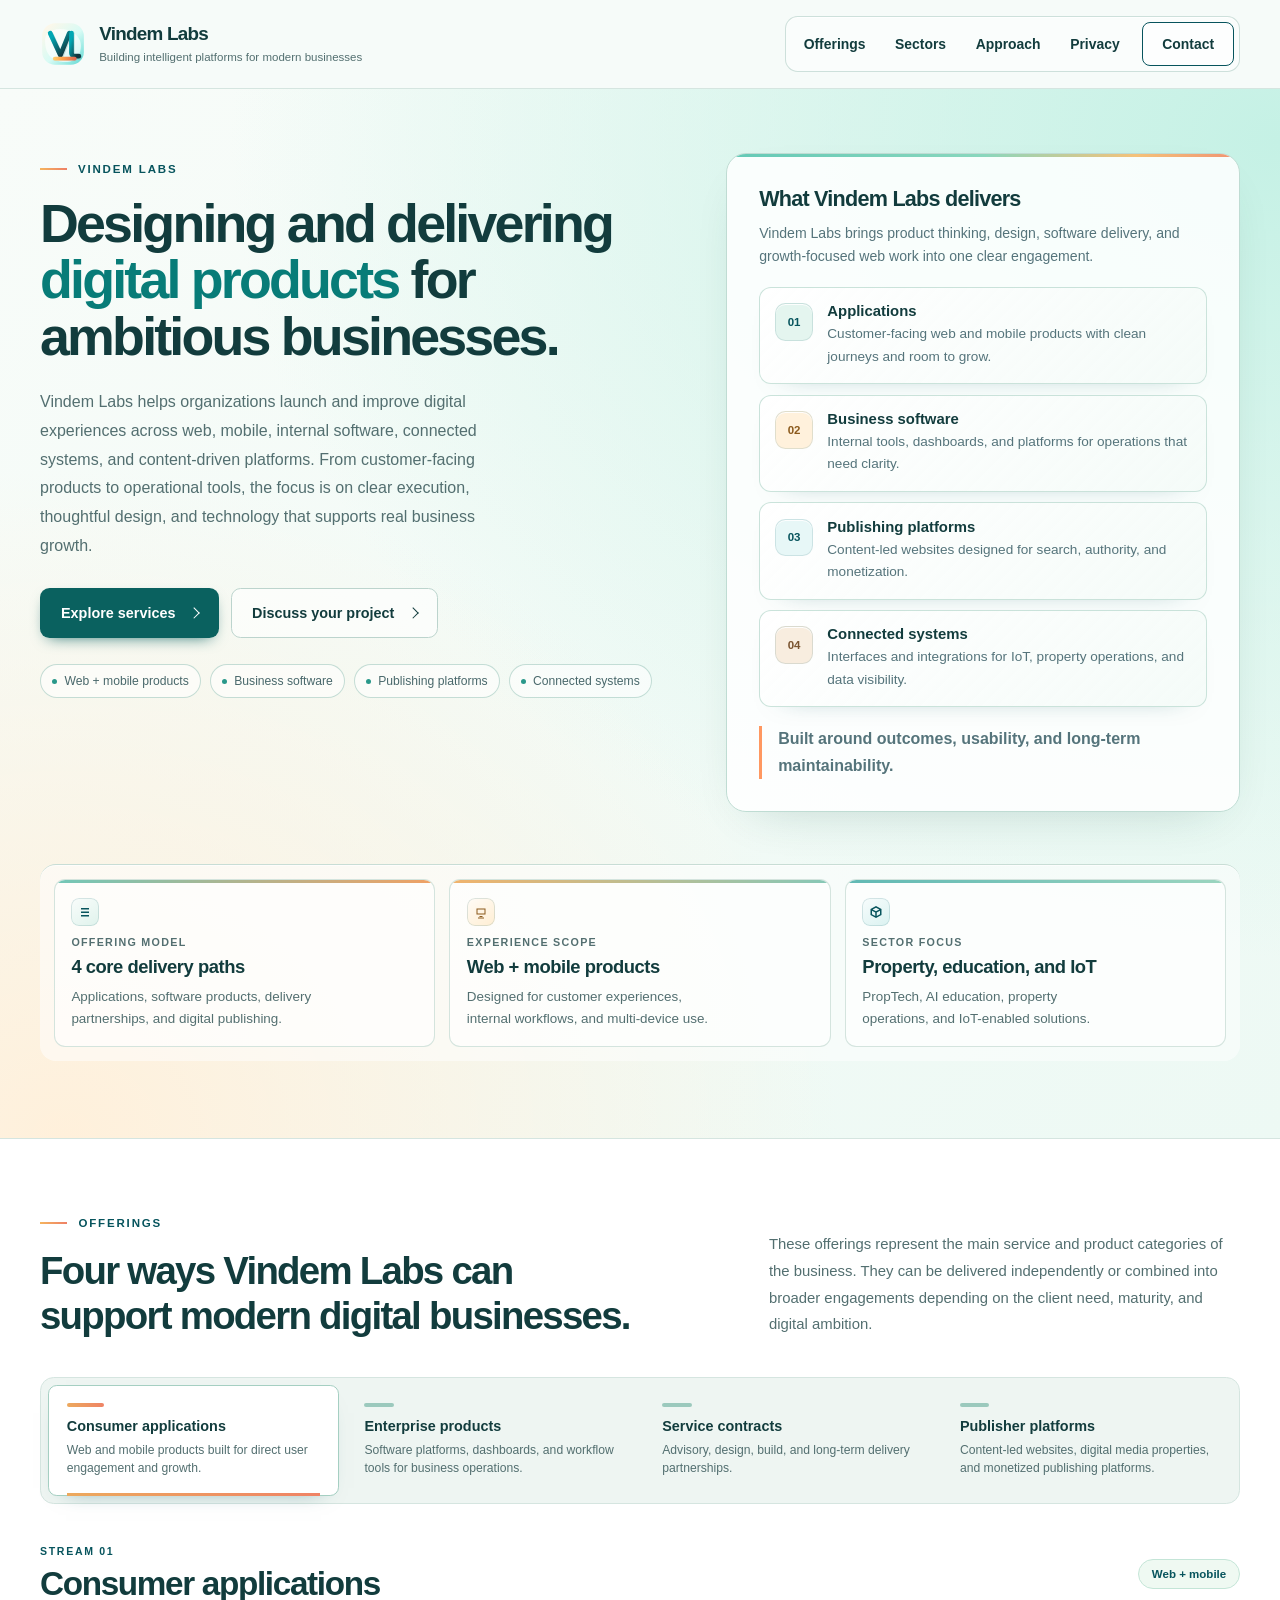
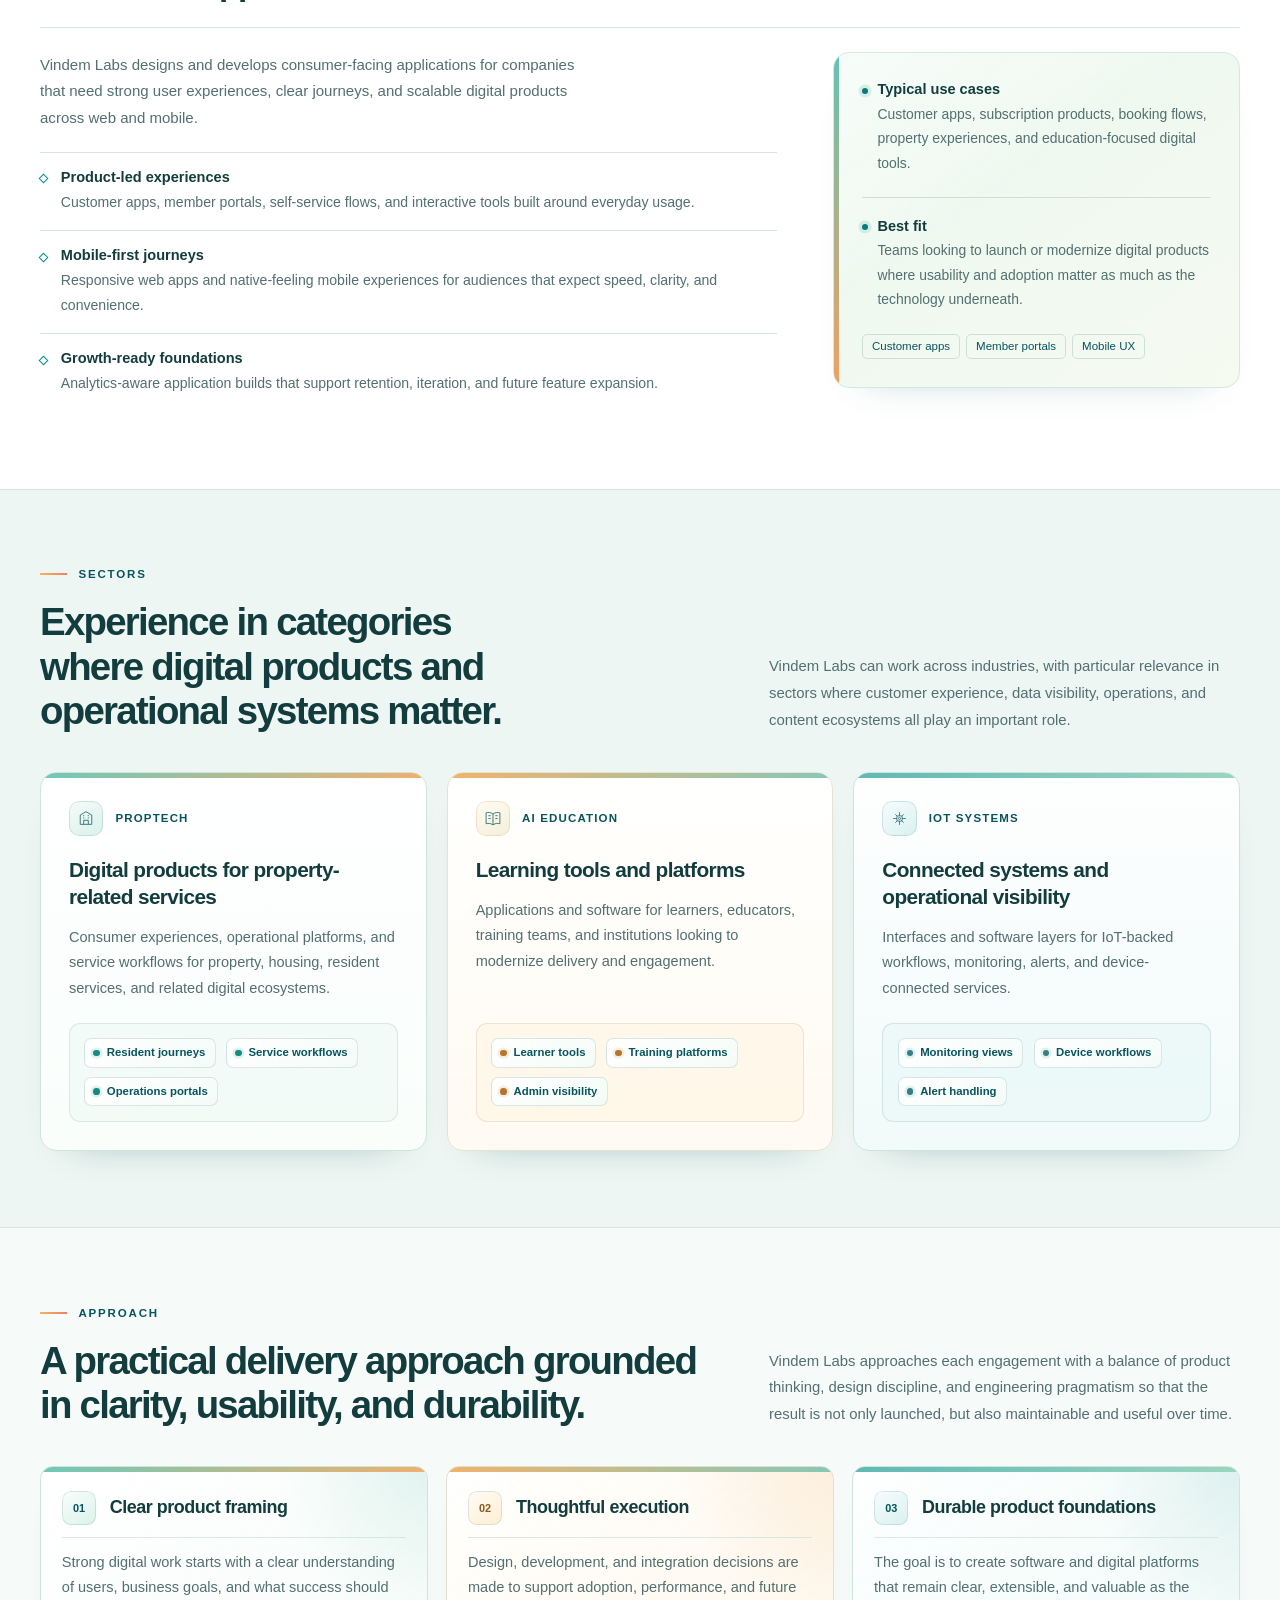
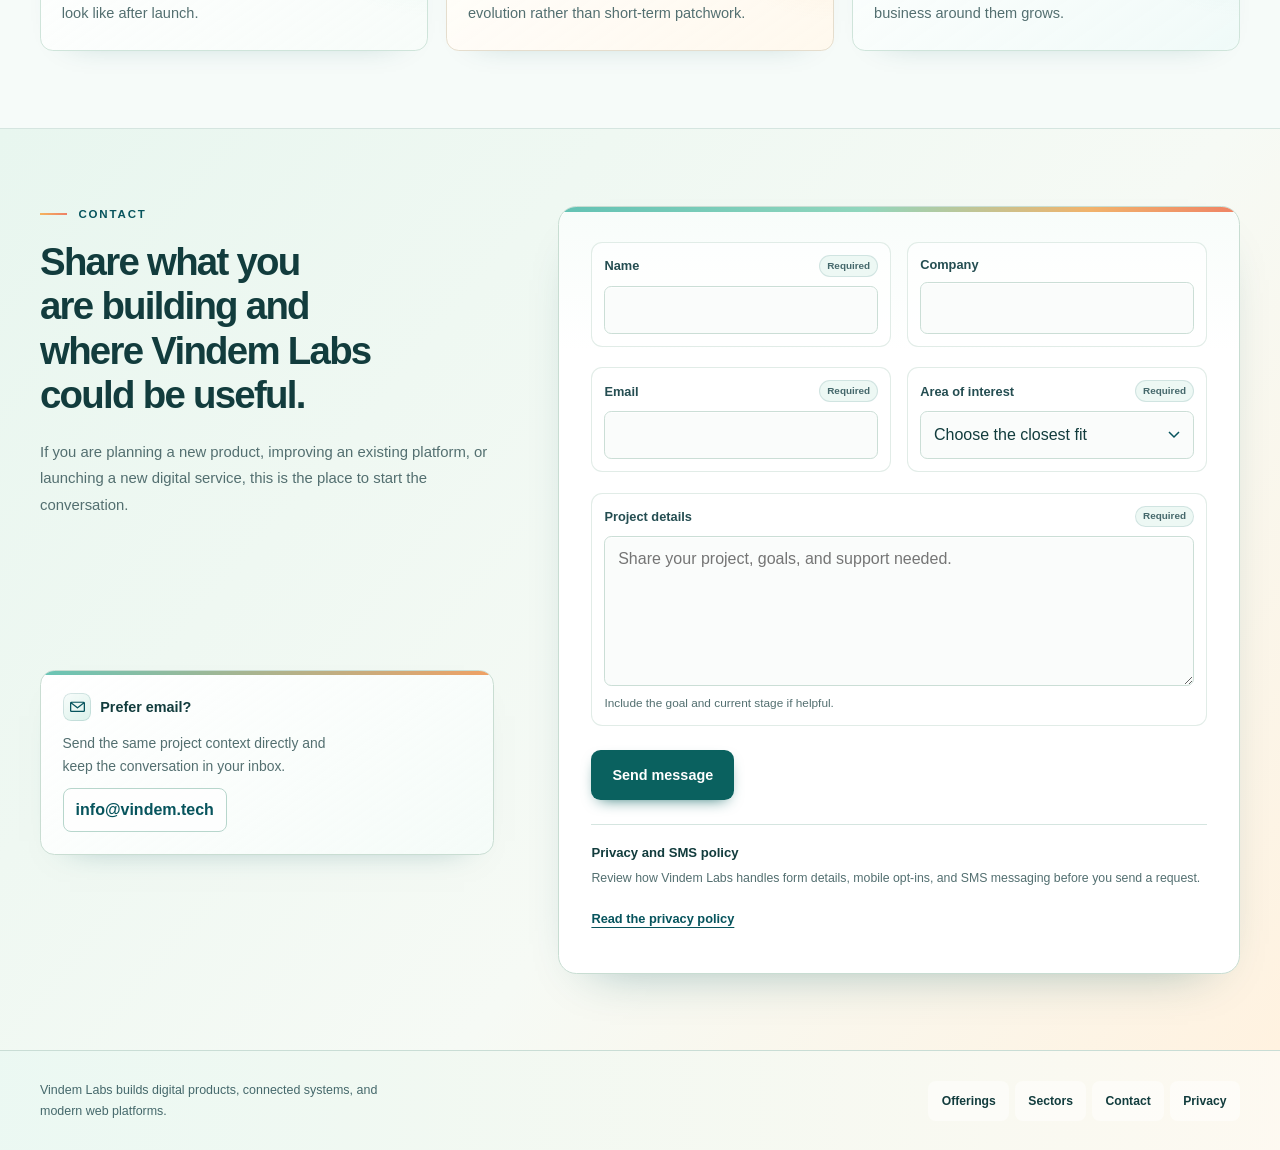
==== commit 3e6fea3a: "Sync deploy branch from docs 39da4b4420ff81512ac99ef1249a65cfd642e1c0" ====
--- a/index.html
+++ b/index.html
@@ -52,7 +52,7 @@
         }
       }
     </script>
-    <link rel="stylesheet" href="styles.css?v=20260905" />
+    <link rel="stylesheet" href="styles.css?v=b058ba9d6916" />
   </head>
   <body>
     <a class="skip-link" href="#top">Skip to main content</a>
--- a/styles.css
+++ b/styles.css
@@ -85,21 +85,40 @@
   line-height: 1.4;
   letter-spacing: 0;
 }
-.site-header nav { display: flex; align-items: center; gap: 0.4rem; }
+.site-header nav {
+  display: flex;
+  align-items: center;
+  gap: 0.25rem;
+  padding: 0.3rem;
+  border: 1px solid rgba(188, 212, 205, 0.72);
+  border-radius: 0.8rem;
+  background: rgba(255, 255, 255, 0.48);
+  box-shadow:
+    inset 0 1px rgba(255, 255, 255, 0.72),
+    0 12px 30px -30px rgba(7, 84, 93, 0.72);
+}
 .site-header nav a, .footer-links a {
   display: inline-flex;
   align-items: center;
   min-height: 44px;
-  padding: 0.65rem 0.85rem;
+  padding: 0.65rem 0.8rem;
   border-radius: 0.5rem;
   font-size: 0.87rem;
   font-weight: 600;
-  transition: background 160ms ease, color 160ms ease;
+  transition: background 160ms ease, color 160ms ease, box-shadow 160ms ease;
 }
 .site-header nav a:hover, .footer-links a:hover { background: var(--mint); }
 .site-header nav a[aria-current="location"],
-.mobile-nav-panel a[aria-current="location"] { background: #dcefe9; color: var(--brand-deep); }
-.site-header nav .button { margin-left: 0.65rem; padding-inline: 1.25rem; border-color: var(--brand-deep); }
+.mobile-nav-panel a[aria-current="location"] {
+  background: #e0f3ed;
+  color: var(--brand-deep);
+  box-shadow: inset 0 0 0 1px rgba(8, 124, 120, 0.16);
+}
+.site-header nav a:focus-visible {
+  outline-offset: 0.12rem;
+  box-shadow: 0 0 0 0.18rem rgba(244, 180, 96, 0.26);
+}
+.site-header nav .button { margin-left: 0.35rem; padding-inline: 1.2rem; border-color: var(--brand-deep); }
 .mobile-nav { display: none; flex: 0 0 auto; }
 .mobile-nav summary { list-style: none; width: 46px; height: 46px; padding: 0; }
 .mobile-nav summary::-webkit-details-marker { display: none; }
@@ -115,14 +134,27 @@
   width: min(22rem, calc(100vw - 2rem));
   max-height: calc(100dvh - 7rem);
   overflow-y: auto;
-  padding: 0.65rem;
-  border: 1px solid var(--line);
+  padding: 0.45rem;
+  border: 1px solid #c3ddd4;
   border-radius: 1rem;
-  background: white;
-  box-shadow: 0 16px 48px rgba(12, 65, 59, 0.16);
-}
-.mobile-nav-panel a { padding: 1rem; border-radius: 0.5rem; font-weight: 600; }
-.mobile-nav-panel a:hover { background: var(--mint); }
+  background: rgba(255, 255, 255, 0.96);
+  box-shadow: 0 18px 42px -22px rgba(12, 65, 59, 0.5);
+}
+.mobile-nav-panel a {
+  display: flex;
+  align-items: center;
+  min-height: 48px;
+  padding: 0.85rem 0.95rem;
+  border-radius: 0.55rem;
+  color: #213e44;
+  font-weight: 650;
+}
+.mobile-nav-panel a + a { border-top: 1px solid #edf5f2; }
+.mobile-nav-panel a:hover,
+.mobile-nav-panel a:focus-visible {
+  background: #eaf7f2;
+  color: var(--brand-deep);
+}
 
 .button {
   display: inline-flex;
@@ -206,9 +238,22 @@
   line-height: 1.8;
 }
 .hero-actions { display: flex; flex-wrap: wrap; gap: 0.75rem; margin-top: 1.7rem; }
-.hero-proof { display: flex; flex-wrap: wrap; gap: 0.6rem 1.1rem; margin-top: 1.65rem; }
-.hero-proof span { display: inline-flex; align-items: center; gap: 0.4rem; color: var(--muted); font-size: 0.76rem; line-height: 1.6; }
-.hero-proof span::before { content: ""; width: 5px; height: 5px; border-radius: 50%; background: #29988a; }
+.hero-proof { display: flex; flex-wrap: wrap; gap: 0.55rem; margin-top: 1.65rem; }
+.hero-proof span {
+  display: inline-flex;
+  align-items: center;
+  gap: 0.45rem;
+  min-height: 2.1rem;
+  padding: 0.35rem 0.7rem;
+  border: 1px solid rgba(119, 177, 163, 0.42);
+  border-radius: 999px;
+  background: rgba(255, 255, 255, 0.56);
+  color: #49686b;
+  font-size: 0.76rem;
+  line-height: 1.4;
+  box-shadow: 0 8px 20px -20px rgba(7, 84, 93, 0.6);
+}
+.hero-proof span::before { content: ""; width: 5px; height: 5px; flex: 0 0 auto; border-radius: 50%; background: #29988a; }
 .hero-board {
   position: relative;
   display: grid;
@@ -230,16 +275,39 @@
 .hero-board h2 { margin-bottom: 0.6rem; font-size: 1.35rem; font-weight: 700; letter-spacing: -0.035em; }
 .hero-board p { color: #55747b; line-height: 1.65; }
 .hero-board > div:first-child > p { font-size: 0.88rem; }
-.delivery-list { display: grid; }
+.delivery-list { display: grid; gap: 0.65rem; }
 .delivery-item {
+  position: relative;
   display: grid;
-  grid-template-columns: 2rem minmax(0, 1fr);
-  gap: 0.8rem;
+  grid-template-columns: 2.35rem minmax(0, 1fr);
+  gap: 0.9rem;
   align-items: start;
-  padding-block: 1.05rem;
-  border-top: 1px solid var(--line);
-}
-.delivery-code { padding-top: 0.12rem; font-size: 0.75rem; color: var(--brand-deep); font-weight: 700; font-variant-numeric: tabular-nums; }
+  padding: 0.95rem;
+  border: 1px solid rgba(191, 220, 211, 0.8);
+  border-radius: 0.75rem;
+  background:
+    linear-gradient(135deg, rgba(255, 255, 255, 0.86), rgba(241, 250, 246, 0.72)),
+    #fff;
+  box-shadow: 0 12px 28px -26px rgba(7, 84, 93, 0.55);
+}
+.delivery-code {
+  display: inline-flex;
+  align-items: center;
+  justify-content: center;
+  width: 2.35rem;
+  height: 2.35rem;
+  border: 1px solid rgba(7, 84, 93, 0.12);
+  border-radius: 0.65rem;
+  background: #e4f5ef;
+  color: var(--brand-deep);
+  font-size: 0.72rem;
+  font-weight: 800;
+  font-variant-numeric: tabular-nums;
+  box-shadow: inset 0 1px rgba(255, 255, 255, 0.9);
+}
+.delivery-item:nth-child(2) .delivery-code { background: #fff1dc; color: #8b5a1c; }
+.delivery-item:nth-child(3) .delivery-code { background: #e7f7f7; }
+.delivery-item:nth-child(4) .delivery-code { background: #f8eddf; color: #7a5430; }
 .delivery-item strong { display: block; margin-bottom: 0.25rem; font-size: 0.93rem; }
 .delivery-item p { font-size: 0.85rem; }
 .delivery-note {
@@ -252,12 +320,62 @@
   grid-column: 1 / -1;
   display: grid;
   grid-template-columns: repeat(3, minmax(0, 1fr));
-  gap: 2rem;
-  padding-top: 1.75rem;
+  gap: 0.85rem;
+  padding: 0.85rem;
   border-top: 1px solid #c8ddd5;
-}
-.metric-card { display: grid; align-content: start; gap: 0.5rem; }
-.metric-card + .metric-card { padding-left: 2rem; border-left: 1px solid #c8ddd5; }
+  border-radius: 1rem;
+  background: rgba(255, 255, 255, 0.52);
+  box-shadow: inset 0 1px 0 rgba(255, 255, 255, 0.7);
+}
+.metric-card {
+  position: relative;
+  display: grid;
+  align-content: start;
+  gap: 0.5rem;
+  overflow: hidden;
+  min-width: 0;
+  padding: 1.15rem 1.05rem 1rem;
+  border: 1px solid rgba(200, 221, 213, 0.78);
+  border-radius: 0.7rem;
+  background: rgba(255, 255, 255, 0.62);
+}
+.metric-card::before {
+  content: "";
+  position: absolute;
+  inset: 0 0 auto;
+  height: 0.22rem;
+  background: linear-gradient(90deg, #72c7b8, #f0a164);
+}
+.metric-card::after {
+  content: "";
+  order: -1;
+  width: 1.75rem;
+  height: 1.75rem;
+  margin-bottom: 0.1rem;
+  border-radius: 0.5rem;
+  background-color: #e5f5ef;
+  background-image:
+    url("data:image/svg+xml,%3Csvg xmlns='http://www.w3.org/2000/svg' viewBox='0 0 32 32'%3E%3Cpath fill='%2307545d' d='M8 22h16v3H8v-3Zm0-7h16v3H8v-3Zm0-7h16v3H8V8Z'/%3E%3C/svg%3E"),
+    linear-gradient(145deg, rgba(255, 255, 255, 0.78), rgba(182, 226, 214, 0.12));
+  background-position: center, center;
+  background-repeat: no-repeat;
+  background-size: 1rem 1rem, auto;
+  box-shadow: inset 0 0 0 1px rgba(7, 84, 93, 0.14);
+}
+.metric-card:nth-child(2)::before { background: linear-gradient(90deg, #f1b36c, #86c8b7); }
+.metric-card:nth-child(2)::after {
+  background-color: #fff0d9;
+  background-image:
+    url("data:image/svg+xml,%3Csvg xmlns='http://www.w3.org/2000/svg' viewBox='0 0 32 32'%3E%3Cpath fill='%238b5a1c' d='M7 9h18v12H7V9Zm2 2v8h14v-8H9Zm4 13h6v2h-6v-2Zm-3 3h12v2H10v-2Z'/%3E%3C/svg%3E"),
+    linear-gradient(145deg, rgba(255, 255, 255, 0.78), rgba(255, 230, 183, 0.18));
+}
+.metric-card:nth-child(3)::before { background: linear-gradient(90deg, #61b9b4, #9bd5bf); }
+.metric-card:nth-child(3)::after {
+  background-color: #dff4f4;
+  background-image:
+    url("data:image/svg+xml,%3Csvg xmlns='http://www.w3.org/2000/svg' viewBox='0 0 32 32'%3E%3Cpath fill='%2307545d' d='M16 4 5 10v12l11 6 11-6V10L16 4Zm0 3.4 6.7 3.6-6.7 3.6L9.3 11 16 7.4ZM8 13.6l6.5 3.5v7.1L8 20.7v-7.1Zm9.5 10.6v-7.1l6.5-3.5v7.1l-6.5 3.5Z'/%3E%3C/svg%3E"),
+    linear-gradient(145deg, rgba(255, 255, 255, 0.78), rgba(182, 226, 214, 0.12));
+}
 .metric-card strong { color: var(--muted); font-size: 0.67rem; letter-spacing: 0.12em; text-transform: uppercase; }
 .metric-card b { font-size: 1.15rem; font-weight: 650; letter-spacing: -0.025em; }
 .metric-card span { color: var(--muted); font-size: 0.84rem; line-height: 1.65; max-width: 34ch; }
@@ -272,7 +390,7 @@
 .section-head h2 { font-size: clamp(1.9rem, 3vw, 2.75rem); line-height: 1.16; font-weight: 600; letter-spacing: -0.045em; text-wrap: balance; }
 .section-copy p { color: var(--muted); font-size: 0.93rem; line-height: 1.8; }
 #streams { background: #fff; }
-.stream-shell { display: grid; gap: 0; min-width: 0; }
+.stream-shell { position: relative; display: grid; gap: 0; min-width: 0; }
 .stream-tabs {
   display: grid;
   grid-template-columns: repeat(4, minmax(0, 1fr));
@@ -296,12 +414,35 @@
   color: var(--text);
   text-align: left;
   cursor: pointer;
-  transition: background 160ms ease, border-color 160ms ease;
-}
-.stream-tab:hover { background: #e0ece7; }
-.stream-tab[aria-selected="true"] { background: #fff; border-color: #b9d4ca; box-shadow: 0 3px 10px -7px #0d5b4a; }
+  transition: background 160ms ease, border-color 160ms ease, box-shadow 160ms ease;
+}
+.stream-tab::before {
+  content: "";
+  width: 1.85rem;
+  height: 0.22rem;
+  margin-bottom: 0.72rem;
+  border-radius: 999px;
+  background: #9bc9bd;
+  transition: background 160ms ease, width 160ms ease;
+}
+.stream-tab:hover {
+  border-color: #c8ddd5;
+  background: #e0ece7;
+  box-shadow: inset 0 0 0 1px rgba(255, 255, 255, 0.58);
+}
+.stream-tab[aria-selected="true"] {
+  background: #fff;
+  border-color: #a5cfc2;
+  box-shadow:
+    0 10px 22px -18px rgba(7, 84, 93, 0.62),
+    inset 0 0 0 1px rgba(255, 255, 255, 0.72);
+}
+.stream-tab[aria-selected="true"]::before {
+  width: 2.35rem;
+  background: linear-gradient(90deg, #eca95d, #ef8365);
+}
 .stream-tab[aria-selected="true"]::after { content: ""; position: absolute; inset: auto 1.1rem -1px; height: 3px; background: linear-gradient(90deg, #eca95d, #ef8365); }
-.stream-tab:focus-visible { outline-offset: -3px; }
+.stream-tab:focus-visible { outline-offset: -3px; box-shadow: 0 0 0 3px rgba(8, 124, 120, 0.16); }
 .stream-tab strong { display: block; margin-bottom: 0.4rem; font-size: 0.9rem; font-weight: 700; }
 .stream-tab span { color: var(--muted); font-size: 0.76rem; line-height: 1.5; }
 .stream-panel { min-height: 30rem; padding: 2.5rem 0 0; }
@@ -318,74 +459,439 @@
 .sub-item::before { content: ""; position: absolute; left: 0; top: 1.4rem; width: 5px; height: 5px; border: 1px solid #008f92; transform: rotate(45deg); }
 .sub-item strong, .checkpoint strong { display: block; margin-bottom: 0.3rem; font-size: 0.91rem; }
 .sub-item p { font-size: 0.88rem; }
-.stream-side { display: grid; gap: 1.4rem; padding: 1.75rem; border: 1px solid #d3e9df; border-radius: 1rem; background: linear-gradient(145deg, #eaf8ef, #f6faf1); }
+.stream-side {
+  position: relative;
+  display: grid;
+  gap: 1.4rem;
+  overflow: hidden;
+  padding: 1.75rem;
+  border: 1px solid #d3e9df;
+  border-radius: 1rem;
+  background:
+    linear-gradient(145deg, rgba(255, 255, 255, 0.66), rgba(255, 255, 255, 0) 44%),
+    linear-gradient(145deg, #eaf8ef, #f6faf1);
+  box-shadow: 0 18px 38px -34px rgba(7, 84, 93, 0.42);
+}
+.stream-side::before {
+  content: "";
+  position: absolute;
+  inset: 0 auto 0 0;
+  width: 0.32rem;
+  background: linear-gradient(180deg, #63c2b4, #f1a063);
+}
+.checkpoint {
+  position: relative;
+  padding-left: 0.95rem;
+}
+.checkpoint::before {
+  content: "";
+  position: absolute;
+  top: 0.42rem;
+  left: 0;
+  width: 0.38rem;
+  height: 0.38rem;
+  border-radius: 50%;
+  background: #087c78;
+  box-shadow: 0 0 0 0.22rem rgba(8, 124, 120, 0.12);
+}
 .checkpoint + .checkpoint { border-top: 1px solid #cce1d6; padding-top: 1.2rem; }
+.checkpoint + .checkpoint::before { top: 1.62rem; }
 .checkpoint p { font-size: 0.87rem; }
 .stat-list { display: flex; flex-wrap: wrap; gap: 0.4rem; }
 .stat-list span { font-size: 0.72rem; color: var(--brand-deep); padding: 0.35rem 0.55rem; border: 1px solid #cce1d6; border-radius: 0.3rem; }
 
 #focus { border-block: 1px solid var(--line); background: #edf6f2; }
 .path-grid, .pillar-grid { display: grid; grid-template-columns: repeat(3, minmax(0, 1fr)); gap: 1.25rem; }
+.path-grid { align-items: stretch; }
 .path-card {
+  position: relative;
   display: grid;
-  grid-template-rows: subgrid;
-  grid-row: span 4;
-  gap: 0.8rem;
+  grid-template-rows: auto auto 1fr auto;
+  gap: 0.9rem;
+  overflow: hidden;
+  min-height: 100%;
   padding: 1.75rem;
   border: 1px solid #cfe4da;
   border-radius: 1rem;
-  background: #fbfefc;
-}
-.path-card:nth-child(2) { background: #fffcf5; border-color: #e7e3d4; }
-.path-card:nth-child(3) { background: #f2faf9; border-color: #cce3df; }
-.path-card em { display: flex; align-items: center; gap: 0.75rem; margin-bottom: 0.5rem; color: var(--brand-deep); font-size: 0.72rem; font-weight: 700; font-style: normal; letter-spacing: 0.1em; text-transform: uppercase; }
+  background:
+    linear-gradient(180deg, rgba(255, 255, 255, 0.9), rgba(248, 254, 251, 0.78)),
+    #fbfefc;
+  box-shadow:
+    0 18px 38px -32px rgba(7, 84, 93, 0.48),
+    inset 0 1px rgba(255, 255, 255, 0.86);
+  transition: border-color 160ms ease, box-shadow 160ms ease, transform 160ms ease, background 160ms ease;
+}
+.path-card:nth-child(2) {
+  background:
+    linear-gradient(180deg, rgba(255, 255, 255, 0.92), rgba(255, 250, 241, 0.78)),
+    #fffcf5;
+  border-color: #e7e3d4;
+}
+.path-card:nth-child(3) {
+  background:
+    linear-gradient(180deg, rgba(255, 255, 255, 0.9), rgba(241, 251, 250, 0.78)),
+    #f2faf9;
+  border-color: #cce3df;
+}
+.path-card::before {
+  content: "";
+  position: absolute;
+  inset: 0 0 auto;
+  height: 0.3rem;
+  background: linear-gradient(90deg, #6fc9b8, #f1af6e);
+}
+.path-card:nth-child(2)::before { background: linear-gradient(90deg, #f1b36c, #86c8b7); }
+.path-card:nth-child(3)::before { background: linear-gradient(90deg, #61b9b4, #9bd5bf); }
+.path-card:hover {
+  border-color: #9ccdc0;
+  box-shadow: 0 22px 44px -30px rgba(7, 84, 93, 0.55);
+  transform: translateY(-2px);
+}
+.path-card:focus-within {
+  border-color: #87c4b7;
+  box-shadow:
+    0 22px 44px -30px rgba(7, 84, 93, 0.58),
+    0 0 0 0.18rem rgba(8, 124, 120, 0.12);
+}
+.path-card em { position: relative; display: flex; align-items: center; gap: 0.75rem; margin-bottom: 0.4rem; color: var(--brand-deep); font-size: 0.72rem; font-weight: 700; font-style: normal; letter-spacing: 0.1em; text-transform: uppercase; }
 .path-card em::before {
   content: "";
-  width: 1.9rem;
-  height: 1.9rem;
+  width: 2.15rem;
+  height: 2.15rem;
   flex: 0 0 auto;
+  border-radius: 0.62rem;
+  background-color: #dff3ed;
+  background-image: linear-gradient(145deg, rgba(255, 255, 255, 0.7), rgba(182, 226, 214, 0.15));
+  box-shadow:
+    inset 0 0 0 1px rgba(7, 84, 93, 0.14),
+    0 12px 22px -18px rgba(7, 84, 93, 0.62);
+}
+.path-card em::after {
+  content: "";
+  position: absolute;
+  top: 0.52rem;
+  left: 0.52rem;
+  width: 1.1rem;
+  height: 1.1rem;
   background: currentColor;
   mask: url("data:image/svg+xml,%3Csvg xmlns='http://www.w3.org/2000/svg' viewBox='0 0 32 32' fill='none' stroke='black' stroke-width='1.3'%3E%3Cpath d='M6 27V11l10-6 10 6v16H6ZM12 27v-7h8v7M11 12h2m6 0h2m-10 4h2m6 0h2'/%3E%3C/svg%3E") center / contain no-repeat;
 }
-.path-card:nth-child(2) em::before { mask-image: url("data:image/svg+xml,%3Csvg xmlns='http://www.w3.org/2000/svg' viewBox='0 0 32 32' fill='none' stroke='black' stroke-width='1.3'%3E%3Cpath d='M16 9C12 6 7 6 4 7v19c4-1 8-1 12 2 4-3 8-3 12-2V7c-3-1-8-1-12 2Zm0 0v19M8 12h4m-4 5h4m8-5h4m-4 5h4'/%3E%3C/svg%3E"); }
-.path-card:nth-child(3) em::before { mask-image: url("data:image/svg+xml,%3Csvg xmlns='http://www.w3.org/2000/svg' viewBox='0 0 32 32' fill='none' stroke='black' stroke-width='1.3'%3E%3Crect x='11' y='11' width='10' height='10' rx='2'/%3E%3Cpath d='M16 4v7m0 10v7M4 16h7m10 0h7M8 8l4 4m8 8 4 4M8 24l4-4m8-8 4-4'/%3E%3Ccircle cx='16' cy='16' r='2'/%3E%3C/svg%3E"); }
+.path-card:nth-child(2) em::before { background-color: #fff2d9; box-shadow: inset 0 0 0 1px rgba(171, 112, 35, 0.16); }
+.path-card:nth-child(2) em::after { mask-image: url("data:image/svg+xml,%3Csvg xmlns='http://www.w3.org/2000/svg' viewBox='0 0 32 32' fill='none' stroke='black' stroke-width='1.3'%3E%3Cpath d='M16 9C12 6 7 6 4 7v19c4-1 8-1 12 2 4-3 8-3 12-2V7c-3-1-8-1-12 2Zm0 0v19M8 12h4m-4 5h4m8-5h4m-4 5h4'/%3E%3C/svg%3E"); }
+.path-card:nth-child(3) em::before { background-color: #dff4f4; }
+.path-card:nth-child(3) em::after { mask-image: url("data:image/svg+xml,%3Csvg xmlns='http://www.w3.org/2000/svg' viewBox='0 0 32 32' fill='none' stroke='black' stroke-width='1.3'%3E%3Crect x='11' y='11' width='10' height='10' rx='2'/%3E%3Cpath d='M16 4v7m0 10v7M4 16h7m10 0h7M8 8l4 4m8 8 4 4M8 24l4-4m8-8 4-4'/%3E%3Ccircle cx='16' cy='16' r='2'/%3E%3C/svg%3E"); }
 .path-card h3 { font-size: 1.3rem; font-weight: 600; line-height: 1.3; letter-spacing: -0.03em; }
 .path-card p, .pillar p { color: var(--muted); font-size: 0.91rem; line-height: 1.75; }
-.path-highlights { display: flex; flex-wrap: wrap; gap: 0.5rem 0.8rem; align-self: end; padding-top: 1.1rem; margin-top: 0.5rem; border-top: 1px solid var(--line); }
-.path-highlights span { color: var(--brand-deep); font-size: 0.71rem; line-height: 1.5; }
-.pillar-grid { gap: 2.5rem; }
-.pillar { padding-top: 1.3rem; border-top: 2px solid #a4d1c3; }
-.pillar:nth-child(2) { border-top-color: #efb387; }
-.pillar:nth-child(3) { border-top-color: #62ada4; }
-.pillar h3 { margin-bottom: 0.7rem; font-size: 1.12rem; font-weight: 650; letter-spacing: -0.025em; }
+.path-highlights {
+  display: flex;
+  flex-wrap: wrap;
+  gap: 0.55rem 0.65rem;
+  align-self: end;
+  padding: 0.9rem;
+  margin-top: 0.45rem;
+  border: 1px solid rgba(207, 228, 218, 0.74);
+  border-radius: 0.7rem;
+  background: rgba(238, 249, 245, 0.58);
+}
+.path-card:nth-child(2) .path-highlights { background: rgba(255, 246, 229, 0.68); border-color: rgba(231, 227, 212, 0.9); }
+.path-card:nth-child(3) .path-highlights { background: rgba(232, 248, 247, 0.66); border-color: rgba(204, 227, 223, 0.88); }
+.path-highlights span {
+  display: inline-flex;
+  align-items: center;
+  gap: 0.42rem;
+  min-height: 1.85rem;
+  padding: 0.28rem 0.58rem 0.28rem 0.5rem;
+  border: 1px solid rgba(7, 84, 93, 0.14);
+  border-radius: 0.45rem;
+  background:
+    linear-gradient(145deg, rgba(255, 255, 255, 0.82), rgba(238, 249, 245, 0.64)),
+    rgba(255, 255, 255, 0.72);
+  color: var(--brand-deep);
+  font-size: 0.71rem;
+  font-weight: 650;
+  line-height: 1.35;
+  box-shadow:
+    inset 0 1px rgba(255, 255, 255, 0.85),
+    0 10px 20px -22px rgba(7, 84, 93, 0.58);
+}
+.path-highlights span::before {
+  content: "";
+  width: 0.42rem;
+  height: 0.42rem;
+  flex: 0 0 auto;
+  border-radius: 50%;
+  background: #168b81;
+  box-shadow: 0 0 0 0.16rem rgba(22, 139, 129, 0.12);
+}
+.path-card:nth-child(2) .path-highlights span::before { background: #b87528; box-shadow: 0 0 0 0.16rem rgba(184, 117, 40, 0.12); }
+.path-card:nth-child(3) .path-highlights span::before { background: #327f87; box-shadow: 0 0 0 0.16rem rgba(50, 127, 135, 0.12); }
+.pillar-grid { gap: 1.15rem; align-items: stretch; }
+.pillar {
+  position: relative;
+  display: grid;
+  grid-template-columns: auto minmax(0, 1fr);
+  align-content: start;
+  gap: 0.75rem 0.85rem;
+  min-height: 100%;
+  overflow: hidden;
+  padding: 1.45rem 1.3rem 1.5rem;
+  border: 1px solid #cfe4da;
+  border-radius: 0.8rem;
+  background:
+    radial-gradient(circle at 100% 0, rgba(111, 201, 184, 0.18), transparent 35%),
+    linear-gradient(145deg, rgba(255, 255, 255, 0.86), rgba(244, 251, 247, 0.7)),
+    #fff;
+  box-shadow:
+    0 14px 34px -32px rgba(7, 84, 93, 0.48),
+    inset 0 1px rgba(255, 255, 255, 0.85);
+  transition: border-color 160ms ease, box-shadow 160ms ease, transform 160ms ease, background 160ms ease;
+}
+.pillar::after {
+  content: "";
+  position: absolute;
+  inset: 0 0 auto;
+  height: 0.26rem;
+  background: linear-gradient(90deg, #6fc9b8, #f1af6e);
+}
+.pillar::before {
+  content: "01";
+  display: inline-flex;
+  align-items: center;
+  justify-content: center;
+  width: 2.15rem;
+  height: 2.15rem;
+  border-radius: 0.55rem;
+  background:
+    linear-gradient(145deg, rgba(255, 255, 255, 0.76), rgba(182, 226, 214, 0.16)),
+    #e4f5ef;
+  color: var(--brand-deep);
+  font-size: 0.68rem;
+  font-weight: 800;
+  font-variant-numeric: tabular-nums;
+  box-shadow:
+    inset 0 0 0 1px rgba(7, 84, 93, 0.13),
+    0 12px 22px -18px rgba(7, 84, 93, 0.7);
+}
+.pillar:nth-child(2) {
+  border-color: #e5ddcd;
+  background:
+    radial-gradient(circle at 100% 0, rgba(241, 179, 108, 0.18), transparent 36%),
+    linear-gradient(145deg, rgba(255, 255, 255, 0.88), rgba(255, 248, 235, 0.76)),
+    #fffcf5;
+}
+.pillar:nth-child(2)::before {
+  content: "02";
+  background:
+    linear-gradient(145deg, rgba(255, 255, 255, 0.78), rgba(255, 230, 183, 0.18)),
+    #fff0d9;
+  color: #8b5a1c;
+}
+.pillar:nth-child(2)::after { background: linear-gradient(90deg, #f1b36c, #86c8b7); }
+.pillar:nth-child(3) {
+  background:
+    radial-gradient(circle at 100% 0, rgba(97, 185, 180, 0.16), transparent 35%),
+    linear-gradient(145deg, rgba(255, 255, 255, 0.86), rgba(238, 249, 248, 0.78)),
+    #f8fdfc;
+}
+.pillar:nth-child(3)::before {
+  content: "03";
+  background:
+    linear-gradient(145deg, rgba(255, 255, 255, 0.76), rgba(182, 226, 214, 0.16)),
+    #dff4f4;
+}
+.pillar:nth-child(3)::after { background: linear-gradient(90deg, #61b9b4, #9bd5bf); }
+.pillar:hover,
+.pillar:focus-within {
+  border-color: #9ccdc0;
+  background:
+    radial-gradient(circle at 100% 0, rgba(111, 201, 184, 0.22), transparent 36%),
+    linear-gradient(145deg, rgba(255, 255, 255, 0.92), rgba(244, 251, 247, 0.78)),
+    #fff;
+  box-shadow:
+    0 22px 44px -32px rgba(7, 84, 93, 0.58),
+    0 0 0 0.16rem rgba(8, 124, 120, 0.08),
+    inset 0 1px rgba(255, 255, 255, 0.9);
+  transform: translateY(-2px);
+}
+.pillar:nth-child(2):hover,
+.pillar:nth-child(2):focus-within {
+  background:
+    radial-gradient(circle at 100% 0, rgba(241, 179, 108, 0.22), transparent 36%),
+    linear-gradient(145deg, rgba(255, 255, 255, 0.92), rgba(255, 248, 235, 0.82)),
+    #fffcf5;
+}
+.pillar:nth-child(3):hover,
+.pillar:nth-child(3):focus-within {
+  background:
+    radial-gradient(circle at 100% 0, rgba(97, 185, 180, 0.2), transparent 36%),
+    linear-gradient(145deg, rgba(255, 255, 255, 0.92), rgba(238, 249, 248, 0.82)),
+    #f8fdfc;
+}
+.pillar h3 {
+  align-self: center;
+  font-size: 1.12rem;
+  font-weight: 650;
+  line-height: 1.3;
+  letter-spacing: -0.025em;
+}
+.pillar p {
+  grid-column: 1 / -1;
+  padding-top: 0.75rem;
+  border-top: 1px solid rgba(207, 228, 218, 0.78);
+}
 
 #contact { border-top: 1px solid var(--line); background: linear-gradient(130deg, #e8f6ef, #f6faf5 60%, #fff2e0); }
 #contact > .shell { display: grid; grid-template-columns: minmax(0, 0.8fr) minmax(0, 1.2fr); column-gap: 4rem; align-items: start; }
 #contact .section-head { display: block; grid-column: 1; margin: 0; }
 #contact .section-copy { margin-top: 1.3rem; }
 .contact-layout { display: contents; }
-.contact-card { grid-column: 1; margin-top: 2rem; }
-.contact-direct { display: grid; gap: 0.65rem; padding-top: 1.5rem; border-top: 1px solid #c9ddd2; }
-.contact-direct strong { font-size: 0.9rem; }
+.contact-card {
+  grid-column: 1;
+  margin-top: 2rem;
+}
+.contact-direct {
+  position: relative;
+  display: grid;
+  gap: 0.65rem;
+  overflow: hidden;
+  padding: 1.35rem;
+  border: 1px solid #c9ddd2;
+  border-radius: 0.9rem;
+  background:
+    linear-gradient(145deg, rgba(255, 255, 255, 0.86), rgba(240, 250, 245, 0.66)),
+    #fff;
+  box-shadow: 0 16px 34px -30px rgba(7, 84, 93, 0.52);
+}
+.contact-direct::before {
+  content: "";
+  position: absolute;
+  inset: 0 0 auto;
+  height: 0.26rem;
+  background: linear-gradient(90deg, #69c5b6, #f0a164);
+}
+.contact-direct strong {
+  position: relative;
+  display: flex;
+  align-items: center;
+  gap: 0.55rem;
+  font-size: 0.9rem;
+}
+.contact-direct strong::before {
+  content: "";
+  width: 1.8rem;
+  height: 1.8rem;
+  flex: 0 0 auto;
+  border-radius: 0.5rem;
+  background:
+    linear-gradient(145deg, rgba(255, 255, 255, 0.75), rgba(182, 226, 214, 0.18)),
+    #e4f5ef;
+  box-shadow: inset 0 0 0 1px rgba(7, 84, 93, 0.14);
+}
+.contact-direct strong::after {
+  content: "";
+  position: absolute;
+  top: 50%;
+  left: 0.43rem;
+  width: 0.95rem;
+  height: 0.72rem;
+  background: var(--brand-deep);
+  transform: translateY(-50%);
+  -webkit-mask: url("data:image/svg+xml,%3Csvg xmlns='http://www.w3.org/2000/svg' viewBox='0 0 28 20'%3E%3Cpath fill='black' d='M3 0h22a3 3 0 0 1 3 3v14a3 3 0 0 1-3 3H3a3 3 0 0 1-3-3V3a3 3 0 0 1 3-3Zm.7 2.4 10.3 8 10.3-8H3.7Zm21.9 2.1-10.7 8.3a1.5 1.5 0 0 1-1.8 0L2.4 4.5V17c0 .3.3.6.6.6h22c.3 0 .6-.3.6-.6V4.5Z'/%3E%3C/svg%3E") center / contain no-repeat;
+  mask: url("data:image/svg+xml,%3Csvg xmlns='http://www.w3.org/2000/svg' viewBox='0 0 28 20'%3E%3Cpath fill='black' d='M3 0h22a3 3 0 0 1 3 3v14a3 3 0 0 1-3 3H3a3 3 0 0 1-3-3V3a3 3 0 0 1 3-3Zm.7 2.4 10.3 8 10.3-8H3.7Zm21.9 2.1-10.7 8.3a1.5 1.5 0 0 1-1.8 0L2.4 4.5V17c0 .3.3.6.6.6h22c.3 0 .6-.3.6-.6V4.5Z'/%3E%3C/svg%3E") center / contain no-repeat;
+}
 .contact-direct span { color: var(--muted); font-size: 0.87rem; line-height: 1.65; max-width: 37ch; }
-.contact-direct a { justify-self: start; display: inline-flex; align-items: center; min-height: 44px; color: var(--brand-deep); text-decoration: underline; text-underline-offset: 0.3rem; font-weight: 600; overflow-wrap: anywhere; }
+.contact-direct a {
+  justify-self: start;
+  display: inline-flex;
+  align-items: center;
+  min-height: 44px;
+  padding-inline: 0.75rem;
+  border: 1px solid #b7d6cc;
+  border-radius: 0.5rem;
+  background: rgba(255, 255, 255, 0.72);
+  color: var(--brand-deep);
+  font-weight: 600;
+  overflow-wrap: anywhere;
+  transition: background 160ms ease, border-color 160ms ease, box-shadow 160ms ease;
+}
+.contact-direct a:hover,
+.contact-direct a:focus-visible {
+  border-color: #87c4b7;
+  background: #fff;
+  box-shadow: 0 10px 24px -22px rgba(7, 84, 93, 0.7);
+}
 .contact-form {
+  position: relative;
   grid-column: 2;
   grid-row: 1 / 3;
   display: grid;
   gap: 1.5rem;
+  overflow: hidden;
   min-width: 0;
-  padding: 2rem;
+  padding: 2.2rem 2rem 2rem;
   border: 1px solid #c8ddd2;
   border-radius: 1.15rem;
-  background: white;
-  box-shadow: var(--shadow);
+  background:
+    linear-gradient(180deg, rgba(246, 252, 249, 0.82), rgba(255, 255, 255, 0) 9rem),
+    #fff;
+  box-shadow:
+    0 22px 52px -34px rgba(7, 84, 93, 0.48),
+    inset 0 1px rgba(255, 255, 255, 0.9);
+}
+.contact-form::before {
+  content: "";
+  position: absolute;
+  inset: 0 0 auto;
+  height: 0.34rem;
+  background: linear-gradient(90deg, #63c2b4 0%, #91d6bd 45%, #f1b36c 78%, #ef8365 100%);
 }
 .form-grid { display: grid; grid-template-columns: repeat(2, minmax(0, 1fr)); gap: 1.3rem 1rem; }
-.field { display: grid; gap: 0.5rem; min-width: 0; }
+.field {
+  display: grid;
+  gap: 0.55rem;
+  min-width: 0;
+  padding: 0.75rem;
+  border: 1px solid rgba(203, 222, 214, 0.58);
+  border-radius: 0.7rem;
+  background: rgba(255, 255, 255, 0.62);
+  transition: border-color 160ms ease, background 160ms ease, box-shadow 160ms ease;
+}
 .field.full { grid-column: 1 / -1; }
-.field label { display: flex; flex-wrap: wrap; align-items: baseline; justify-content: space-between; gap: 0.2rem 0.5rem; font-size: 0.8rem; font-weight: 700; }
-.required-mark { color: var(--muted); font-size: 0.65rem; font-weight: 400; }
+.field:focus-within {
+  border-color: rgba(22, 139, 129, 0.54);
+  background: #fff;
+  box-shadow: 0 14px 28px -26px rgba(7, 84, 93, 0.58);
+}
+.field label {
+  display: flex;
+  flex-wrap: wrap;
+  align-items: center;
+  justify-content: space-between;
+  gap: 0.25rem 0.55rem;
+  color: #244d51;
+  font-size: 0.8rem;
+  font-weight: 700;
+  transition: color 160ms ease;
+}
+.field:focus-within label { color: var(--brand-deep); }
+.required-mark {
+  display: inline-flex;
+  align-items: center;
+  min-height: 1.35rem;
+  padding: 0.16rem 0.44rem;
+  border: 1px solid rgba(7, 84, 93, 0.12);
+  border-radius: 999px;
+  background: #edf8f4;
+  color: #45686b;
+  font-size: 0.62rem;
+  font-weight: 650;
+  line-height: 1;
+}
+.field:focus-within .required-mark {
+  border-color: rgba(22, 139, 129, 0.26);
+  background: #e2f5ef;
+  color: var(--brand-deep);
+}
 .field input, .field textarea, .field select {
   width: 100%;
   min-width: 0;
@@ -393,10 +899,11 @@
   padding: 0.8rem;
   border: 1px solid #cbded6;
   border-radius: 0.45rem;
-  background-color: #fafcfb;
+  background-color: rgba(250, 252, 251, 0.92);
   color: var(--text);
   font-size: 1rem;
-  transition: border-color 160ms ease, box-shadow 160ms ease;
+  box-shadow: inset 0 1px 0 rgba(255, 255, 255, 0.75);
+  transition: background-color 160ms ease, border-color 160ms ease, box-shadow 160ms ease;
 }
 .field textarea { min-height: 150px; resize: vertical; }
 .field select {
@@ -406,22 +913,87 @@
   background-position: right 0.8rem center;
   background-repeat: no-repeat;
 }
-.field input:focus-visible, .field select:focus-visible, .field textarea:focus-visible { outline: 2px solid #168b81; outline-offset: 2px; background-color: white; }
+.field input:hover, .field select:hover, .field textarea:hover {
+  border-color: #9ec8be;
+  background-color: white;
+}
+.field input:required:valid,
+.field textarea:not(:placeholder-shown),
+.field select:valid {
+  border-color: #9fcfc4;
+  background-color: white;
+  box-shadow: inset 3px 0 #7ac5b6, inset 0 1px 0 rgba(255, 255, 255, 0.75);
+}
+.field input:focus-visible, .field select:focus-visible, .field textarea:focus-visible {
+  outline: 2px solid #168b81;
+  outline-offset: 2px;
+  border-color: #168b81;
+  background-color: white;
+  box-shadow: inset 3px 0 #168b81, 0 0 0 4px rgba(22, 139, 129, 0.12);
+}
 .field input:user-invalid, .field select:user-invalid, .field textarea:user-invalid,
 .is-validated :is(input, select, textarea):invalid { border-color: #b1492d; box-shadow: inset 3px 0 #b1492d; }
 .field-hint { color: var(--muted); font-size: 0.74rem; line-height: 1.5; }
-.form-meta { display: grid; gap: 0.65rem; justify-items: start; }
-.form-status { color: var(--muted); font-size: 0.85rem; line-height: 1.6; }
+.form-meta {
+  display: flex;
+  align-items: center;
+  gap: 1rem;
+  min-height: 50px;
+}
+.form-status {
+  max-width: 42ch;
+  padding: 0.55rem 0.75rem;
+  border: 1px solid #d4e7df;
+  border-radius: 0.45rem;
+  background: #f7fbf8;
+  color: var(--muted);
+  font-size: 0.85rem;
+  line-height: 1.6;
+}
 .form-status:empty { display: none; }
 .privacy-note { display: grid; gap: 0.5rem; padding-top: 1.3rem; border-top: 1px solid var(--line); }
 .privacy-note h3 { font-size: 0.82rem; font-weight: 700; }
 .privacy-note p { color: var(--muted); font-size: 0.77rem; line-height: 1.65; }
 .privacy-note a { display: inline-flex; align-items: center; justify-self: start; min-height: 44px; color: var(--brand-deep); text-decoration: underline; text-underline-offset: 0.25rem; font-size: 0.8rem; font-weight: 600; }
-footer { padding-block: 1.5rem; background: #f6faf7; border-top: 1px solid var(--line); }
-.footer-bar { display: flex; align-items: center; justify-content: space-between; gap: 1.5rem; }
-.footer-bar > span { max-width: 53ch; color: var(--muted); font-size: 0.76rem; line-height: 1.65; }
-.footer-links { display: flex; flex-wrap: wrap; gap: 0.25rem; }
-.footer-links a { padding-inline: 0.7rem; font-size: 0.76rem; }
+footer {
+  padding-block: 1.25rem;
+  border-top: 1px solid #c9ddd5;
+  background:
+    linear-gradient(90deg, rgba(234, 248, 242, 0.9), rgba(255, 249, 239, 0.78)),
+    #f6faf7;
+}
+.footer-bar {
+  display: flex;
+  align-items: center;
+  justify-content: space-between;
+  gap: 1.5rem;
+  padding: 0.55rem 0;
+}
+.footer-bar > span {
+  max-width: 53ch;
+  color: #45686b;
+  font-size: 0.78rem;
+  line-height: 1.65;
+}
+.footer-links {
+  display: flex;
+  flex-wrap: wrap;
+  justify-content: flex-end;
+  gap: 0.35rem;
+}
+.footer-links a {
+  min-height: 40px;
+  padding-inline: 0.78rem;
+  border: 1px solid transparent;
+  background: rgba(255, 255, 255, 0.46);
+  font-size: 0.76rem;
+}
+.footer-links a:hover,
+.footer-links a:focus-visible {
+  border-color: #b7d6cc;
+  background: rgba(255, 255, 255, 0.92);
+  color: var(--brand-deep);
+}
 
 @keyframes arrive { from { opacity: 0; transform: translateY(10px); } to { opacity: 1; transform: none; } }
 @media (prefers-reduced-motion: no-preference) {
@@ -439,6 +1011,11 @@
   .path-card { padding: 1.4rem; }
   #contact > .shell { column-gap: 2rem; }
 }
+@media (min-width: 801px) and (max-width: 920px) {
+  .metric-row { grid-template-columns: repeat(2, minmax(0, 1fr)); }
+  .metric-card:nth-child(3) { grid-column: 1 / -1; }
+  .metric-card:nth-child(3) span { max-width: 56ch; }
+}
 @media (max-width: 800px) {
   .hero-grid { grid-template-columns: 1fr; }
   h1 { font-size: clamp(2.8rem, 7.5vw, 4rem); max-width: 21ch; }
@@ -446,7 +1023,6 @@
   .hero-board { padding: 1.75rem; }
   .delivery-list { grid-template-columns: repeat(2, minmax(0, 1fr)); column-gap: 1.5rem; }
   .metric-row { gap: 1rem; }
-  .metric-card + .metric-card { padding-left: 1rem; }
   .section-head { grid-template-columns: 1fr; gap: 1rem; }
   .section-head h2 { max-width: 27ch; }
   .section-copy p { max-width: 65ch; }
@@ -460,18 +1036,55 @@
   .checkpoint + .checkpoint { padding-top: 0; padding-left: 1.25rem; border-top: 0; border-left: 1px solid #cce1d6; }
   .stat-list { grid-column: 1 / -1; }
   .path-grid { grid-template-columns: 1fr; gap: 1rem; }
-  .path-card { padding: 1.5rem; grid-row: auto; grid-template-columns: 0.8fr 1.2fr; grid-template-rows: auto 1fr auto; column-gap: 2rem; }
+  .path-card {
+    padding: 1.5rem;
+    grid-template-columns: minmax(11rem, 0.82fr) minmax(0, 1.18fr);
+    grid-template-rows: auto auto 1fr;
+    gap: 0.7rem 1.5rem;
+    align-items: start;
+  }
   .path-card em { grid-column: 1; }
-  .path-card h3 { grid-column: 1; grid-row: 2 / 4; }
+  .path-card h3 { grid-column: 1; grid-row: 2 / 4; max-width: 13ch; }
   .path-card > p { grid-column: 2; grid-row: 1 / 3; }
-  .path-highlights { grid-column: 2; grid-row: 3; margin-top: 0; }
-  .pillar-grid { gap: 1.5rem; }
+  .path-highlights { grid-column: 2; grid-row: 3; align-self: end; margin-top: 0.2rem; }
+  .pillar-grid { grid-template-columns: 1fr; gap: 1rem; }
+  .pillar {
+    grid-template-columns: auto minmax(0, 1fr);
+    padding: 1.3rem 1.2rem;
+  }
+  .pillar p {
+    padding-top: 0.7rem;
+  }
   #contact > .shell { grid-template-columns: 1fr; }
   #contact .section-head { margin-bottom: 1.75rem; }
   .contact-form { grid-column: 1; grid-row: 2; }
   .contact-card { grid-row: 3; }
   .contact-direct span { max-width: none; }
   .footer-bar { align-items: start; flex-direction: column; gap: 0.75rem; }
+  .footer-links { justify-content: flex-start; }
+}
+@media (max-width: 680px) {
+  .form-grid {
+    grid-template-columns: 1fr;
+    gap: 1rem;
+  }
+  .field {
+    padding: 0.7rem;
+  }
+  .form-meta {
+    align-items: stretch;
+    flex-direction: column;
+    gap: 0.8rem;
+    padding-top: 0.25rem;
+  }
+  .form-meta .button,
+  .form-status {
+    width: 100%;
+  }
+  .form-status {
+    max-width: none;
+    padding: 0.7rem 0.8rem;
+  }
 }
 @media (max-width: 520px) {
   html { scroll-padding-top: 6.5rem; }
@@ -487,30 +1100,257 @@
   .hero-copy > p { font-size: 0.94rem; line-height: 1.75; }
   .hero-actions { flex-direction: column; }
   .hero-actions .button { justify-content: space-between; padding-inline: 1.1rem; }
-  .hero-proof { gap: 0.5rem 1rem; }
-  .hero-proof span { font-size: 0.72rem; }
+  .hero-proof {
+    display: grid;
+    grid-template-columns: repeat(2, minmax(0, 1fr));
+    gap: 0.6rem;
+  }
+  .hero-proof span {
+    align-items: flex-start;
+    width: 100%;
+    min-height: 2.65rem;
+    padding: 0.62rem 0.7rem;
+    border-color: rgba(8, 124, 120, 0.24);
+    background: rgba(255, 255, 255, 0.72);
+    font-size: 0.72rem;
+    box-shadow: 0 10px 22px -20px rgba(7, 84, 93, 0.72);
+  }
+  .hero-proof span::before {
+    width: 0.42rem;
+    height: 0.42rem;
+    margin-top: 0.32rem;
+    box-shadow: 0 0 0 0.18rem rgba(41, 152, 138, 0.12);
+  }
   .hero-board { padding: 1.3rem; }
   .delivery-list { grid-template-columns: 1fr; }
   .hero-board h2 { font-size: 1.3rem; }
-  .metric-row { grid-template-columns: 1fr; gap: 1rem; }
-  .metric-card + .metric-card { padding: 1rem 0 0; border-left: 0; border-top: 1px solid #c8ddd5; }
+  .metric-row { grid-template-columns: 1fr; gap: 0.7rem; padding: 0.7rem; }
+  .metric-card { padding: 0.95rem; }
   .metric-card span { max-width: none; }
   .section-head { margin-bottom: 1.65rem; }
-  .stream-tabs { gap: 0.3rem; padding: 0.3rem; }
-  .stream-tab { padding: 0.85rem 0.55rem; }
-  .stream-tab strong { font-size: 0.76rem; }
+  .stream-tabs {
+    display: flex;
+    gap: 0.75rem;
+    margin-inline: -1.25rem;
+    padding: 1rem 4.55rem 1.45rem 1.25rem;
+    overflow-x: auto;
+    touch-action: pan-x;
+    -webkit-overflow-scrolling: touch;
+    overscroll-behavior-x: contain;
+    scrollbar-color: #9fcfc4 transparent;
+    scrollbar-gutter: stable;
+    border-inline: 0;
+    border-radius: 0;
+    background:
+      linear-gradient(90deg, #f7fbf8 0, rgba(247, 251, 248, 0.96) 1.25rem, rgba(247, 251, 248, 0) 3rem),
+      linear-gradient(270deg, #f7fbf8 0, rgba(247, 251, 248, 0.96) 1.25rem, rgba(247, 251, 248, 0) 3rem),
+      linear-gradient(180deg, #f8fcfa 0%, #edf7f2 54%, #e2f0eb 100%);
+    background-attachment: local, local, scroll;
+    box-shadow:
+      inset 0 -1px #b9d4ca,
+      inset 0 1px rgba(255, 255, 255, 0.85),
+      inset 0 0 0 1px rgba(185, 212, 202, 0.5),
+      inset 1.4rem 0 rgba(255, 255, 255, 0.34),
+      inset -3rem 0 rgba(7, 84, 93, 0.13),
+      0 12px 28px -30px rgba(7, 84, 93, 0.7);
+    mask-image: linear-gradient(90deg, transparent 0, #000 1rem, #000 calc(100% - 3rem), transparent 100%);
+    scroll-padding-inline: 1.25rem;
+    scroll-snap-type: x proximity;
+  }
+  .stream-shell::before {
+    content: "";
+    position: absolute;
+    top: 6.95rem;
+    left: -0.2rem;
+    right: -0.2rem;
+    height: 1px;
+    background: linear-gradient(90deg, transparent, rgba(7, 84, 93, 0.22) 18%, rgba(7, 84, 93, 0.22) 82%, transparent);
+    pointer-events: none;
+  }
+  .stream-tabs:focus-within {
+    box-shadow:
+      inset 0 -1px #a9cec3,
+      inset 0 1px rgba(255, 255, 255, 0.9),
+      inset 0 0 0 1px rgba(159, 207, 196, 0.72),
+      inset 1.4rem 0 rgba(255, 255, 255, 0.36),
+      inset -2.75rem 0 rgba(7, 84, 93, 0.14),
+      0 8px 22px -24px #07545d;
+  }
+  .stream-shell::after {
+    content: "";
+    position: absolute;
+    top: 1.72rem;
+    right: -0.78rem;
+    z-index: 1;
+    width: 2.35rem;
+    height: 3.15rem;
+    border: 1px solid rgba(7, 84, 93, 0.22);
+    border-right: 0;
+    border-radius: 999px 0 0 999px;
+    background:
+      linear-gradient(45deg, transparent 45%, #07545d 48%, #07545d 56%, transparent 59%) 0.62rem 0.9rem / 0.48rem 0.48rem no-repeat,
+      linear-gradient(45deg, transparent 45%, #07545d 48%, #07545d 56%, transparent 59%) 1.02rem 0.9rem / 0.48rem 0.48rem no-repeat,
+      linear-gradient(90deg, rgba(255, 255, 255, 0.92), rgba(236, 248, 243, 0.98));
+    box-shadow:
+      0 10px 24px -18px rgba(7, 84, 93, 0.78),
+      inset 0 1px rgba(255, 255, 255, 0.9),
+      inset 0.5rem 0 rgba(255, 255, 255, 0.42);
+    pointer-events: none;
+  }
+  .stream-tabs::-webkit-scrollbar { height: 0.45rem; }
+  .stream-tabs::-webkit-scrollbar-track { background: transparent; }
+  .stream-tabs::-webkit-scrollbar-thumb {
+    border: 2px solid rgba(246, 251, 248, 0.92);
+    border-radius: 999px;
+    background: #8fc2b8;
+  }
+  .stream-tab {
+    flex: 0 0 min(68vw, 16.25rem);
+    min-height: 6.05rem;
+    padding: 1.05rem 1rem 1.15rem;
+    border-color: #b3d2c8;
+    background:
+      linear-gradient(180deg, rgba(255, 255, 255, 0.98), rgba(247, 252, 249, 0.9)),
+      #fff;
+    box-shadow:
+      0 13px 26px -22px rgba(7, 84, 93, 0.72),
+      inset 0 0 0 1px rgba(255, 255, 255, 0.66),
+      inset 0 1px rgba(255, 255, 255, 0.9);
+    scroll-margin-inline: 1.25rem;
+    scroll-snap-align: start;
+    scroll-snap-stop: always;
+    transition: background 160ms ease, border-color 160ms ease, box-shadow 160ms ease, transform 160ms ease;
+  }
+  .stream-tab:last-child { margin-right: 0.65rem; }
+  .stream-tab:hover {
+    border-color: #9fcfc4;
+    background: #fff;
+  }
+  .stream-tab::before {
+    content: "";
+    width: 1.9rem;
+    height: 0.2rem;
+    margin-bottom: 0.62rem;
+    border-radius: 999px;
+    background: #9fc9bf;
+  }
+  .stream-tab[aria-selected="true"] {
+    background:
+      linear-gradient(180deg, #ffffff 0%, #fbfefc 58%, #f0faf5 100%);
+    border-color: #07545d;
+    transform: translateY(-1px);
+    box-shadow:
+      0 1.15rem 2rem -0.95rem rgba(7, 84, 93, 0.88),
+      0 0 0 0.22rem rgba(8, 124, 120, 0.14),
+      inset 0 0 0 1px rgba(8, 124, 120, 0.48),
+      inset 0.38rem 0 #087c78,
+      inset 0 -0.3rem #f0a164;
+  }
+  .stream-tab[aria-selected="true"]::before {
+    background: linear-gradient(90deg, #eca95d, #ef8365);
+  }
+  .stream-tab[aria-selected="true"] strong { color: #064d54; }
+  .stream-tab[aria-selected="true"] span { color: #3f6467; }
+  .stream-tab strong { font-size: 0.82rem; line-height: 1.35; }
+  .stream-tab span { display: block; margin-top: 0.35rem; font-size: 0.72rem; line-height: 1.45; }
+  .stream-tab:focus-visible {
+    outline: 3px solid rgba(7, 84, 93, 0.78);
+    outline-color: #07545d;
+    outline-offset: 0.14rem;
+    box-shadow:
+      0 1rem 1.65rem -1rem rgba(7, 84, 93, 0.8),
+      0 0 0 0.28rem rgba(244, 180, 96, 0.22),
+      inset 0 0 0 1px rgba(7, 84, 93, 0.36);
+  }
+  .stream-tab[aria-selected="true"]:focus-visible {
+    box-shadow:
+      0 1rem 1.75rem -1rem rgba(7, 84, 93, 0.82),
+      0 0 0 0.28rem rgba(244, 180, 96, 0.24),
+      inset 0 0 0 1px rgba(8, 124, 120, 0.42),
+      inset 0.38rem 0 #087c78,
+      inset 0 -0.28rem #f0a164;
+  }
   .stream-header { display: grid; gap: 0.75rem; }
   .stream-badge { justify-self: start; white-space: normal; }
   .stream-side { grid-template-columns: 1fr; }
-  .checkpoint + .checkpoint { border-left: 0; border-top: 1px solid #cce1d6; padding: 1.2rem 0 0; }
-  .path-card { display: grid; grid-template-columns: 1fr; grid-template-rows: auto auto auto auto; gap: 0.8rem; }
+  .checkpoint + .checkpoint { border-left: 0; border-top: 1px solid #cce1d6; padding: 1.2rem 0 0 0.95rem; }
+  .path-card {
+    display: grid;
+    grid-template-columns: 1fr;
+    grid-template-rows: auto auto auto auto;
+    gap: 0.75rem;
+    padding: 1.35rem 1.15rem 1.15rem;
+    border-radius: 0.85rem;
+    box-shadow: 0 16px 34px -32px rgba(7, 84, 93, 0.62);
+  }
   .path-card > * { grid-column: auto; grid-row: auto; }
-  .path-highlights { margin-top: 0.5rem; }
-  .pillar-grid { grid-template-columns: 1fr; gap: 1.75rem; }
-  .contact-form { padding: 1.3rem; }
-  .form-grid { grid-template-columns: 1fr; }
-  .form-meta, .form-meta .button { width: 100%; }
-  .footer-links { gap: 0; margin-left: -0.7rem; }
+  .path-card em {
+    align-items: center;
+    gap: 0.65rem;
+    margin-bottom: 0.15rem;
+  }
+  .path-card em::before {
+    width: 1.75rem;
+    height: 1.75rem;
+    border-radius: 0.5rem;
+  }
+  .path-card em::after {
+    top: 0.38rem;
+    left: 0.38rem;
+  }
+  .path-card h3 {
+    max-width: 20ch;
+    font-size: 1.16rem;
+  }
+  .path-card > p { margin-top: 0; }
+  .path-highlights {
+    gap: 0.5rem;
+    margin-top: 0.35rem;
+    padding-top: 0.95rem;
+    border-color: rgba(207, 228, 218, 0.95);
+  }
+  .path-highlights span {
+    flex: 1 1 9.25rem;
+    justify-content: flex-start;
+    min-height: 2.15rem;
+    padding-block: 0.42rem;
+    text-align: left;
+  }
+  .pillar-grid { grid-template-columns: 1fr; gap: 1rem; }
+  .pillar {
+    padding: 1.2rem 1.1rem 1.25rem;
+    gap: 0.7rem 0.75rem;
+  }
+  .pillar p { padding-top: 0.65rem; }
+  .contact-form {
+    gap: 1.25rem;
+    padding: 1.45rem 1.2rem 1.2rem;
+    border-radius: 0.9rem;
+  }
+  .contact-direct { gap: 0.75rem; padding: 1rem; }
+  .contact-direct a {
+    min-height: 48px;
+    padding-inline: 0.8rem;
+  }
+  .privacy-note {
+    padding: 1rem;
+    border: 1px solid #d4e7df;
+    border-radius: 0.75rem;
+    background: #f7fbf8;
+  }
+  .form-grid { grid-template-columns: 1fr; gap: 1rem; }
+  .field {
+    gap: 0.45rem;
+    padding: 0.65rem;
+  }
+  .field input, .field textarea, .field select {
+    min-height: 52px;
+    padding-inline: 0.85rem;
+  }
+  .field textarea { min-height: 132px; }
+  .form-meta { width: 100%; }
+  .footer-links { gap: 0.35rem; margin-left: -0.1rem; }
+  .footer-links a { padding-inline: 0.7rem; }
 }
 @media (prefers-reduced-motion: reduce) {
   html { scroll-behavior: auto; }
